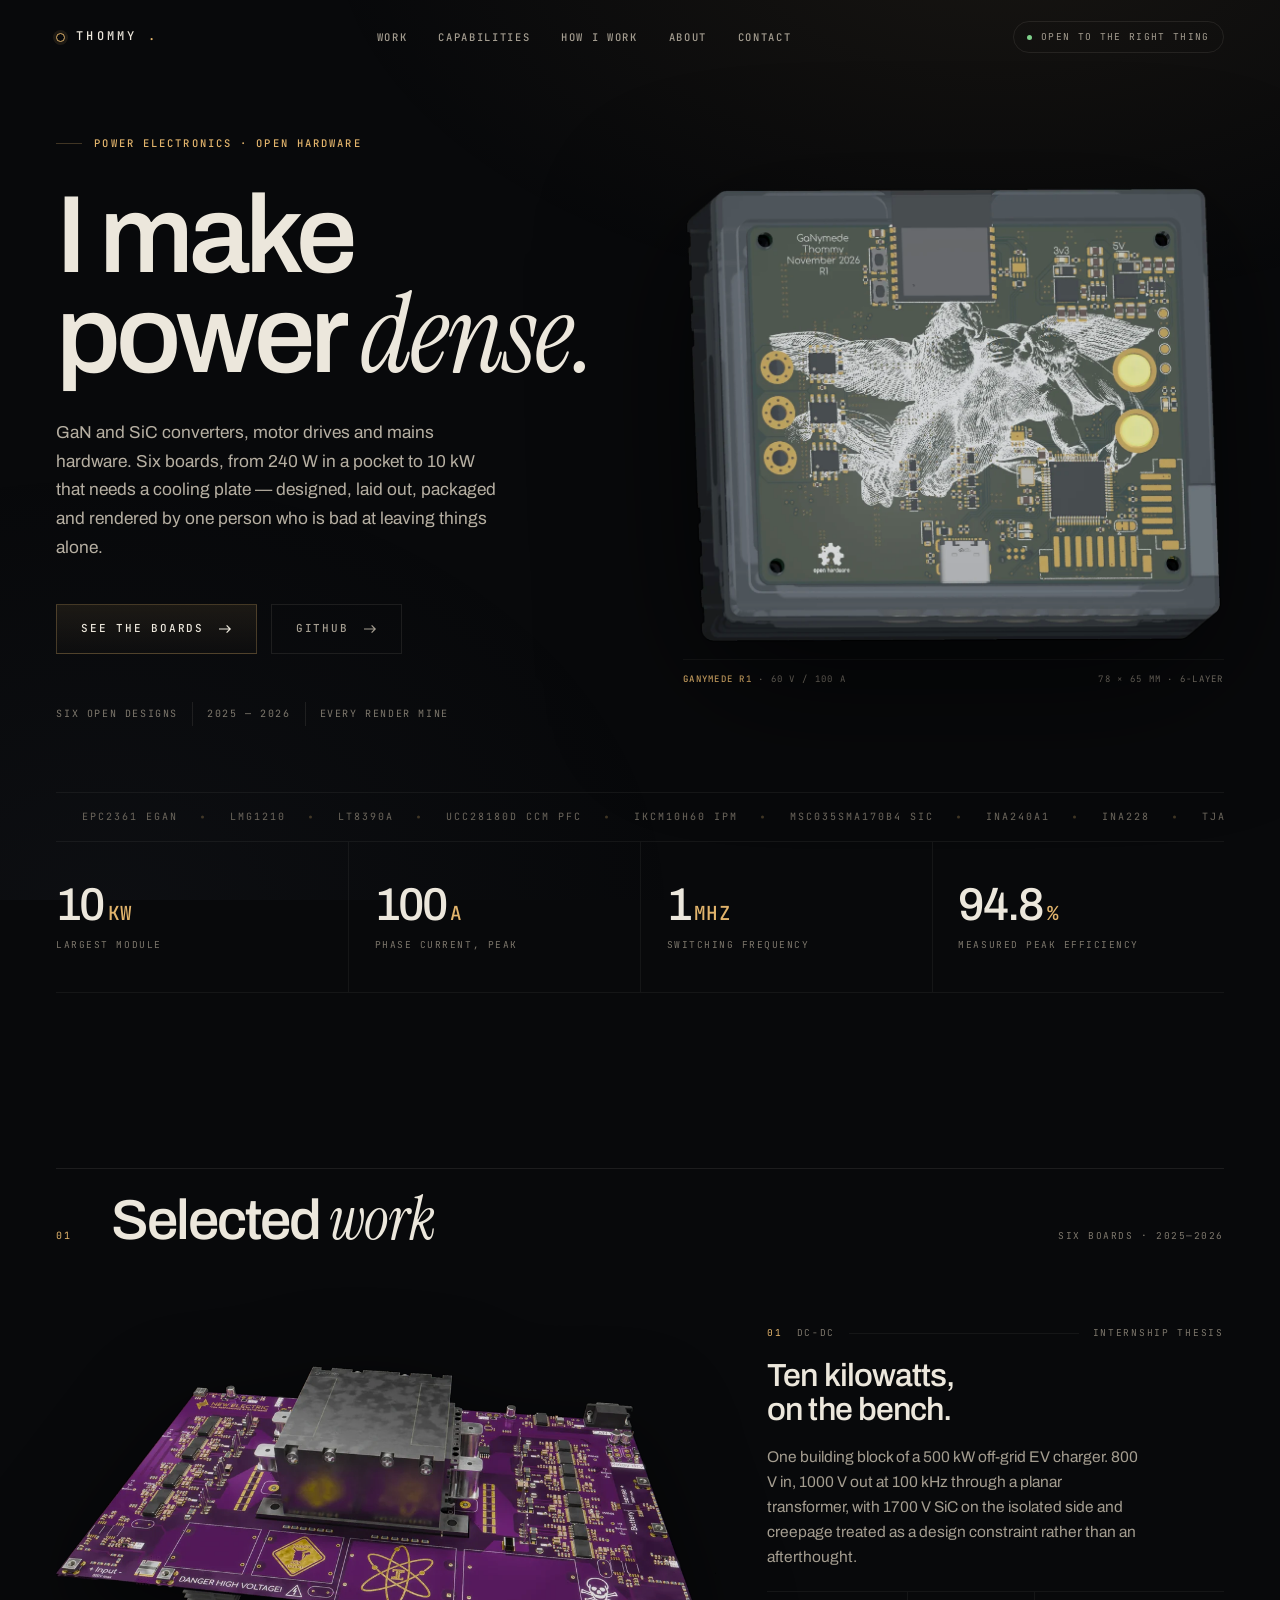
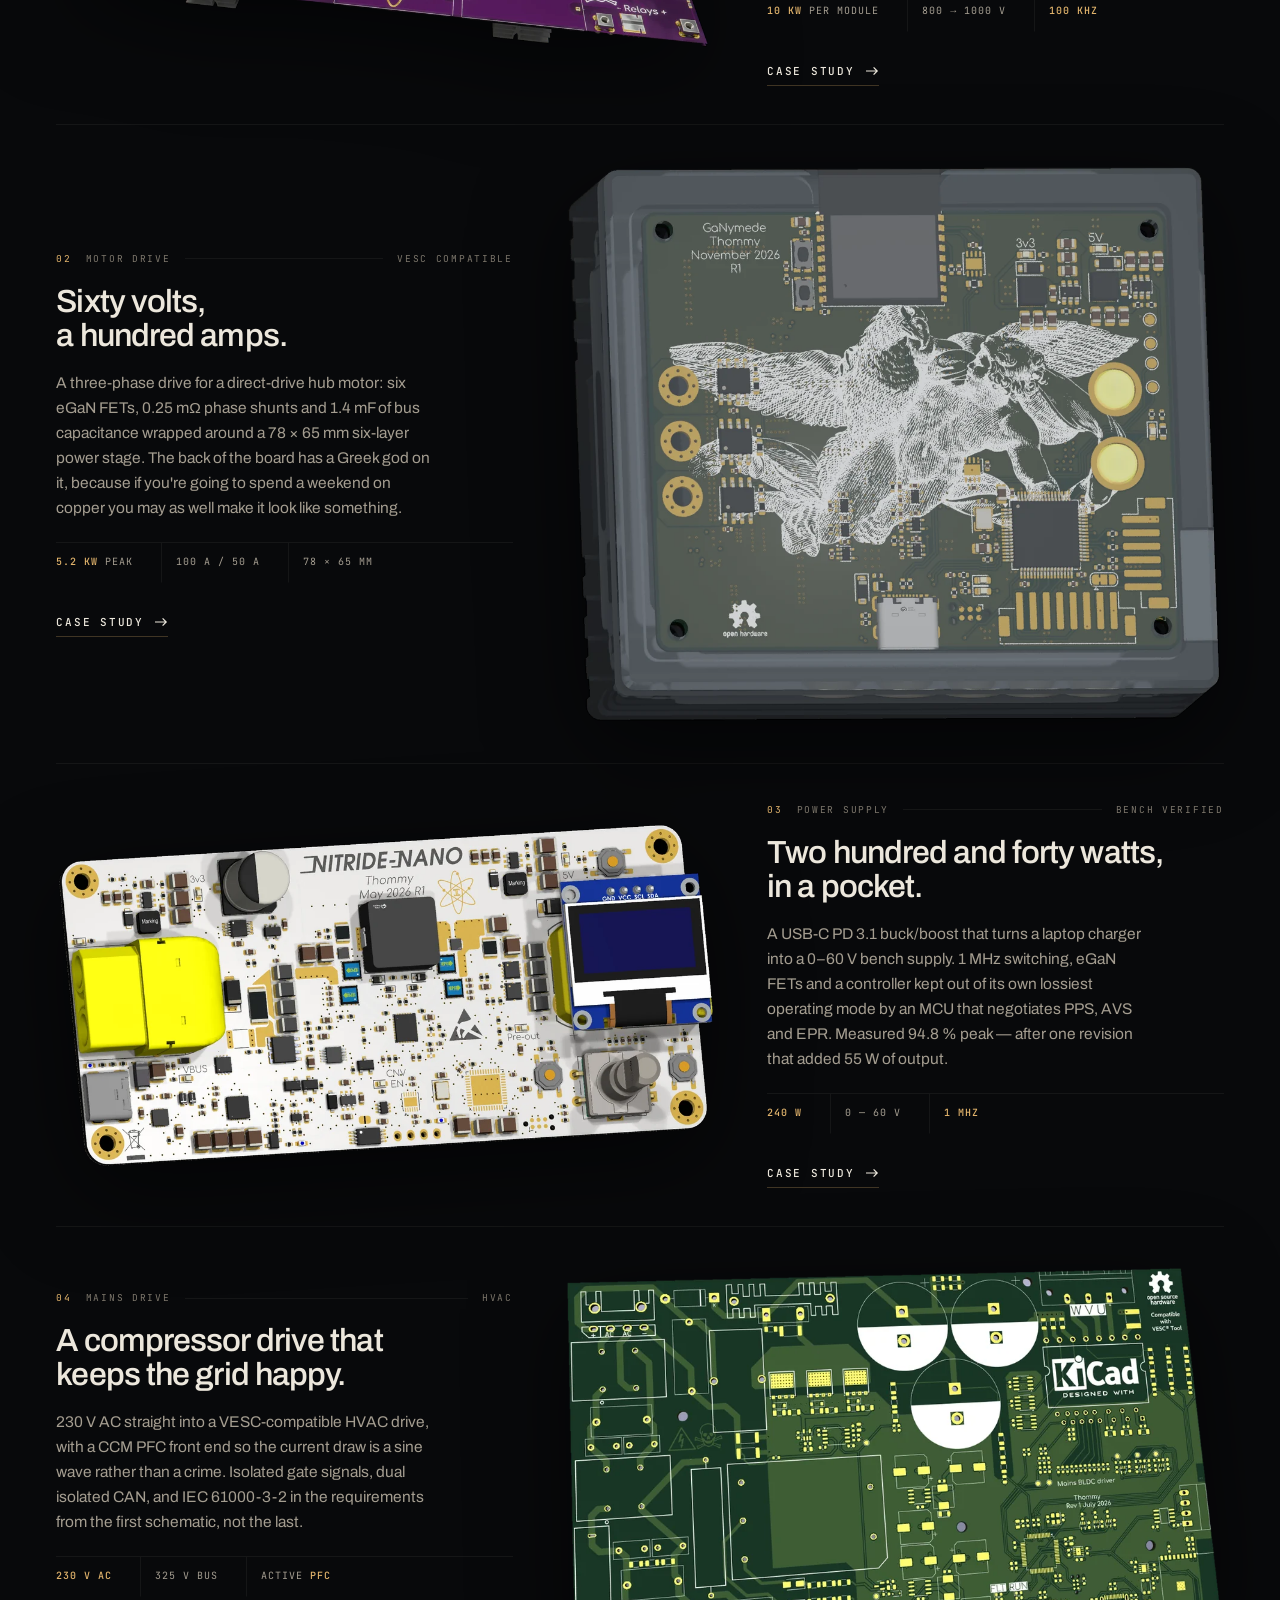
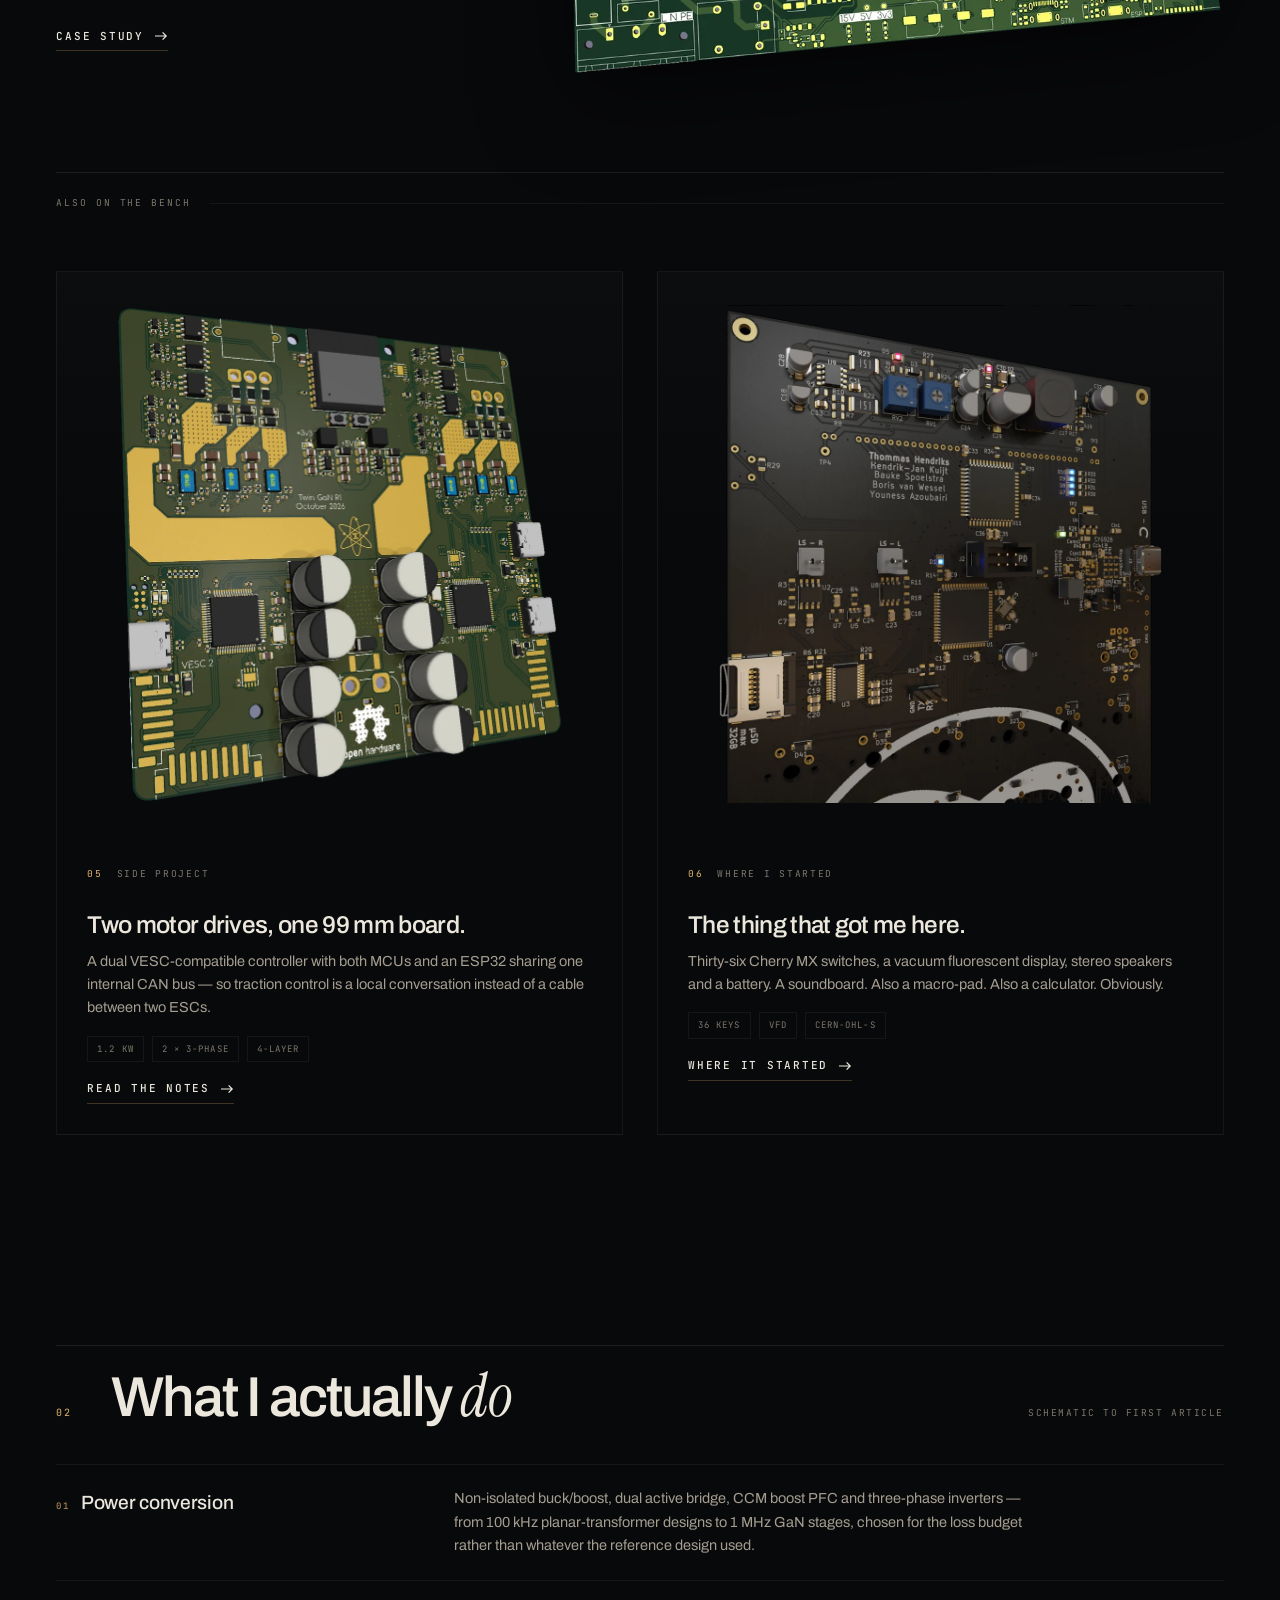
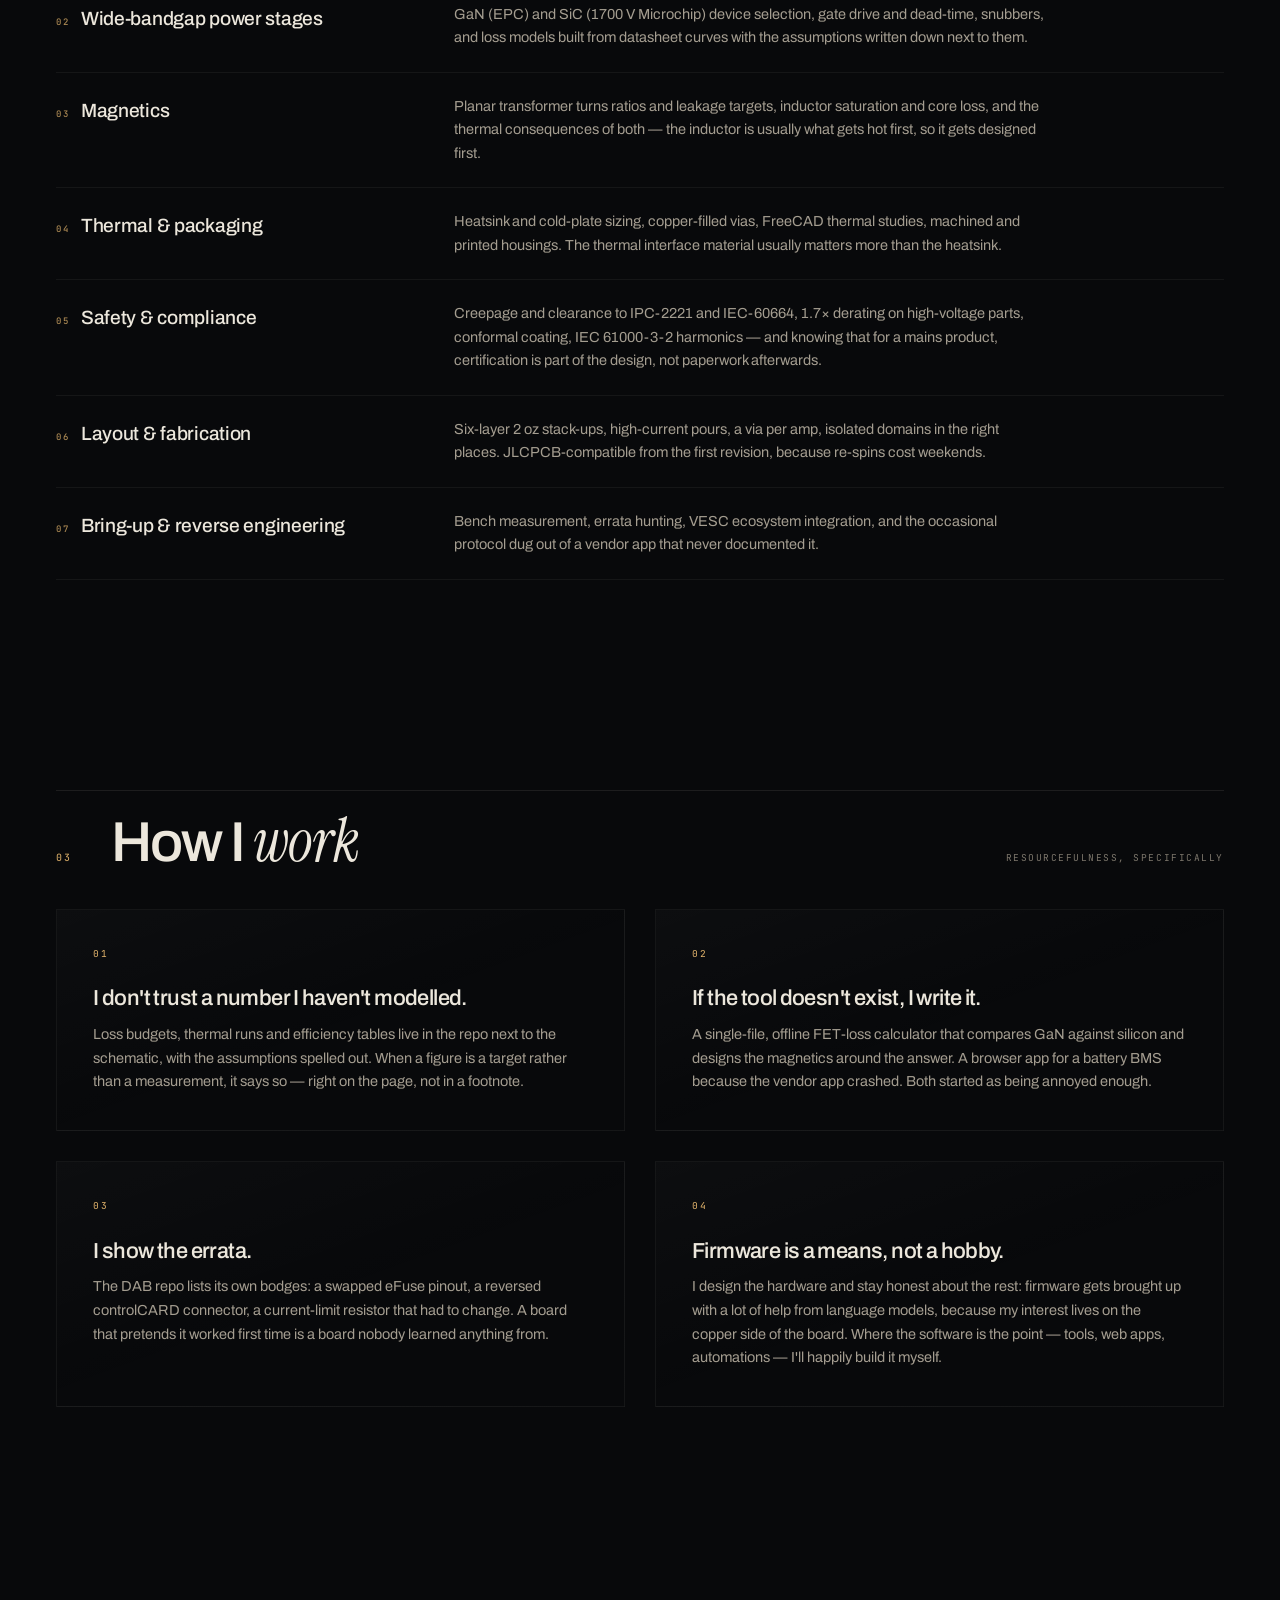
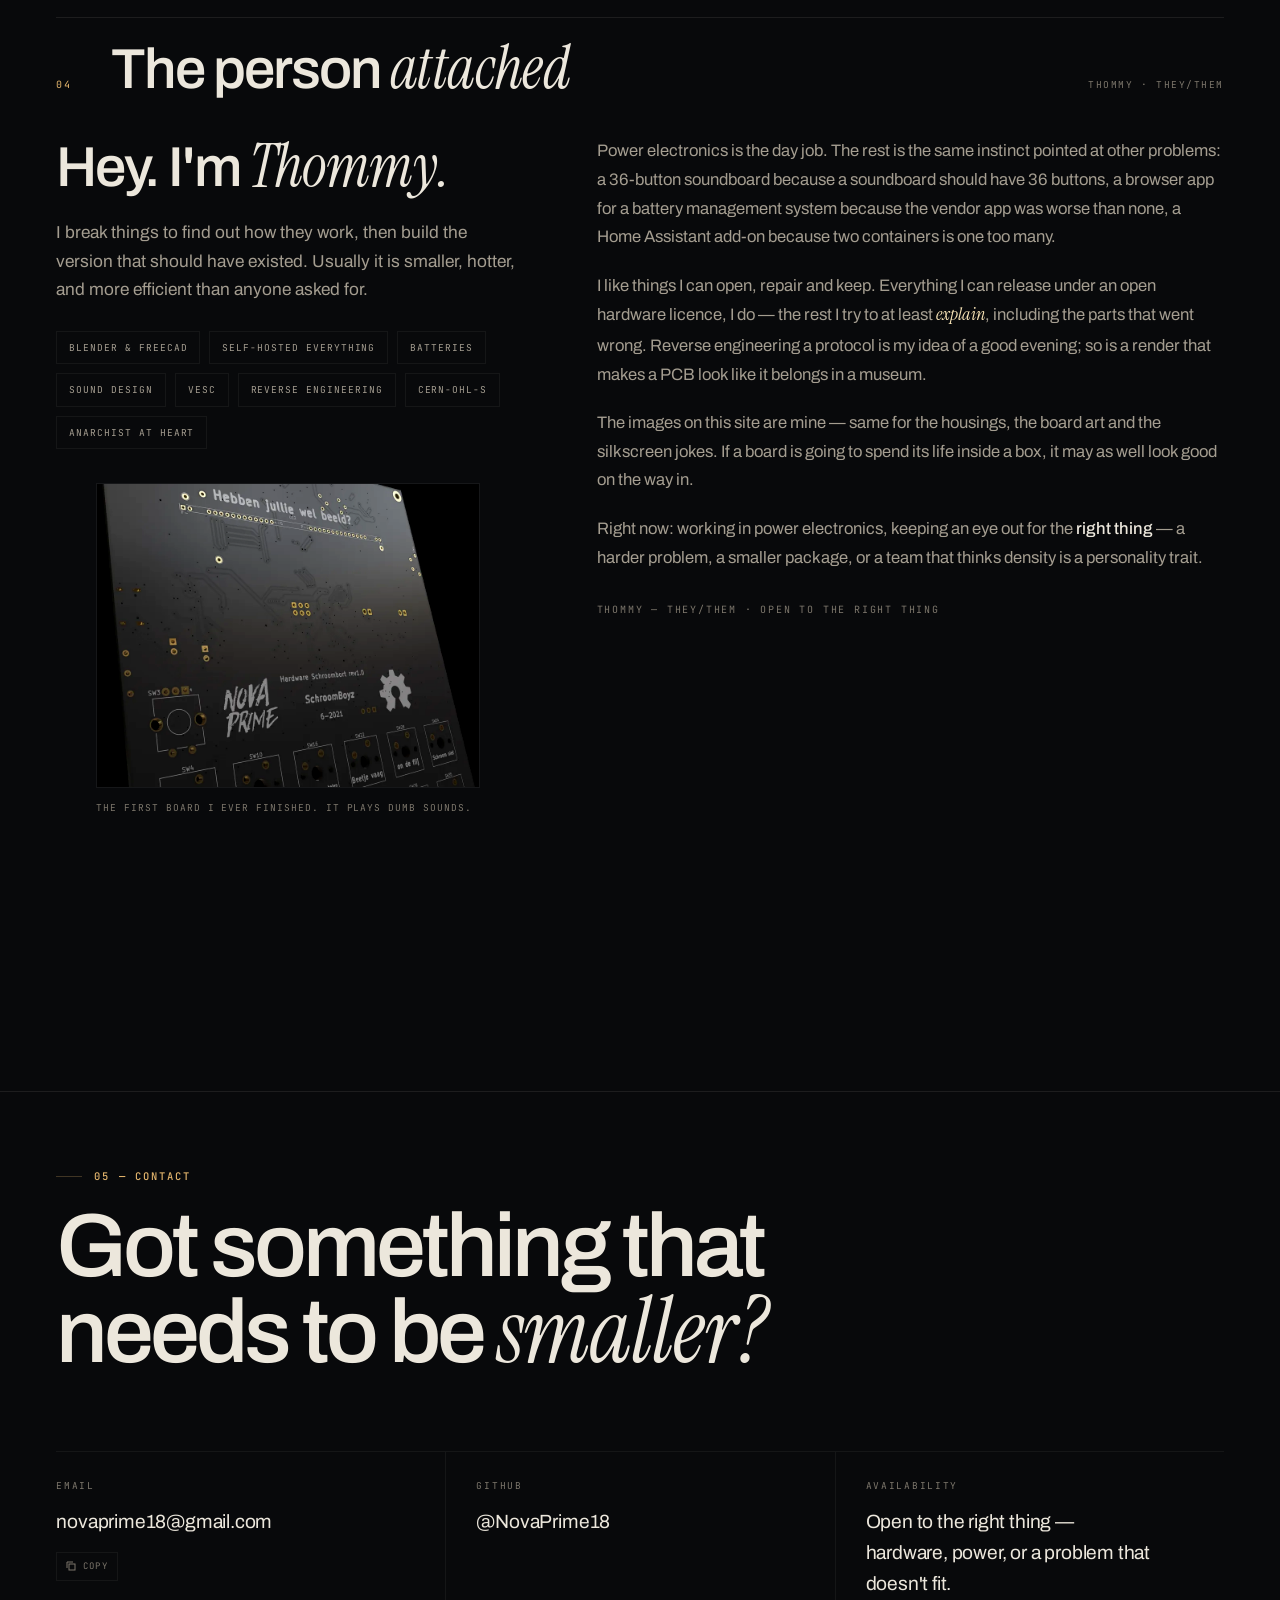
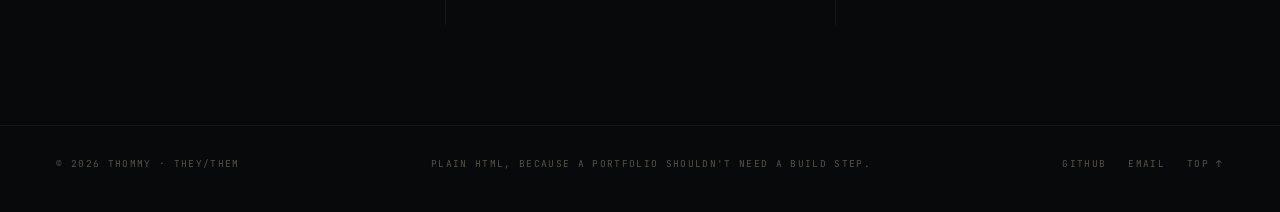
==== index.html @ ad559c2b "Build the portfolio: obsidian & gold, six case studies Static GitHub Pages site with a single design" ====
<!DOCTYPE html>
<html lang="en">
<head>
<meta charset="utf-8">
<meta name="viewport" content="width=device-width, initial-scale=1">
<title>Thommy — Power Electronics &amp; Open Hardware</title>
<meta name="description" content="GaN and SiC converters, motor drives and mains hardware. Six open boards, from 240 W in a pocket to 10 kW behind a cooling plate. Designed, laid out, packaged and rendered by Thommy.">
<meta name="author" content="Thommy">
<meta name="theme-color" content="#08090b">
<meta property="og:type" content="website">
<meta property="og:title" content="Thommy — Power Electronics &amp; Open Hardware">
<meta property="og:description" content="Six boards, 240 W to 10 kW. GaN and SiC power stages, motor drives and mains hardware.">
<meta property="og:image" content="assets/og.png">
<meta name="twitter:card" content="summary_large_image">
<link rel="icon" href="assets/favicon.svg" type="image/svg+xml">
<link rel="preload" href="assets/fonts/Archivo-100_900-normal.woff2" as="font" type="font/woff2" crossorigin>
<link rel="preload" href="assets/fonts/JetBrainsMono-400-normal.woff2" as="font" type="font/woff2" crossorigin>
<script>document.documentElement.classList.add("js");</script>
<link rel="stylesheet" href="assets/css/style.css">
</head>
<body>
<a class="skip" href="#work">Skip to the work</a>

<header class="site-head" data-stuck="false" data-open="false">
  <div class="wrap head-inner">
    <a class="brand" href="index.html" aria-label="Thommy, home">
      <span class="via" aria-hidden="true"></span>
      Thommy<span class="dot">.</span>
    </a>
    <nav class="nav" id="primary-nav" aria-label="Primary">
      <a href="#work">Work</a>
      <a href="#capabilities">Capabilities</a>
      <a href="#process">How I work</a>
      <a href="#about">About</a>
      <a href="#contact">Contact</a>
    </nav>
    <span class="head-status"><span class="pulse" aria-hidden="true"></span>Open to the right thing</span>
    <button class="nav-toggle" aria-label="Menu" aria-expanded="false" aria-controls="primary-nav">
      <span aria-hidden="true"></span>
    </button>
  </div>
</header>

<main id="top">

  <!-- ===================== hero ===================== -->
  <section class="hero">
    <div class="wrap hero-grid">
      <div class="hero-copy">
        <p class="eyebrow"><span class="dash" aria-hidden="true"></span>Power electronics · open hardware</p>
        <h1>
          <span class="line">I make</span>
          <span class="line">power <em class="serif">dense.</em></span>
        </h1>
        <p class="lede">GaN and SiC converters, motor drives and mains hardware. Six boards, from 240&nbsp;W in a pocket to 10&nbsp;kW that needs a cooling plate — designed, laid out, packaged and rendered by one person who is bad at leaving things alone.</p>
        <div class="hero-cta">
          <a class="btn" href="#work">See the boards <svg width="14" height="10" viewBox="0 0 14 10" fill="none" aria-hidden="true"><path d="M1 5h11M8.6 1.4 12.2 5l-3.6 3.6" stroke="currentColor" stroke-width="1.2"/></svg></a>
          <a class="btn btn--ghost" href="https://github.com/NovaPrime18" target="_blank" rel="noopener">GitHub <svg width="14" height="10" viewBox="0 0 14 10" fill="none" aria-hidden="true"><path d="M1 5h11M8.6 1.4 12.2 5l-3.6 3.6" stroke="currentColor" stroke-width="1.2"/></svg></a>
        </div>
        <p class="hero-note"><span>Six open designs</span><span class="bar" aria-hidden="true"></span><span>2025 — 2026</span><span class="bar" aria-hidden="true"></span><span>Every render mine</span></p>
      </div>

      <div class="hero-art-wrap">
        <div class="hero-art">
        <img src="assets/img/ganymede-iso-1100.webp"
             srcset="assets/img/ganymede-iso-1100.webp 1100w, assets/img/ganymede-iso-1800.webp 1800w"
             sizes="(max-width: 1080px) 90vw, 46vw"
             width="1800" height="1533"
             alt="GaNymede: a 60 V, 100 A three-phase GaN motor controller in its translucent housing, with an engraved Ganymede illustration in the copper."
             fetchpriority="high">
        </div>
        <p class="hero-caption" aria-hidden="true">
          <span><b>GaNymede R1</b> · 60 V / 100 A</span>
          <span>78 × 65 mm · 6-layer</span>
        </p>
      </div>
    </div>

    <div class="wrap">
      <div class="parts" aria-hidden="true">
        <div class="parts-track">
          <span>EPC2361 eGaN</span><span>LMG1210</span><span>LT8390A</span><span>UCC28180D CCM PFC</span><span>IKCM10H60 IPM</span><span>MSC035SMA170B4 SiC</span><span>INA240A1</span><span>INA228</span><span>TJA1051</span><span>EPC23102 ePower</span><span>Planar transformer</span><span>6-layer · 2 oz</span>
          <span>EPC2361 eGaN</span><span>LMG1210</span><span>LT8390A</span><span>UCC28180D CCM PFC</span><span>IKCM10H60 IPM</span><span>MSC035SMA170B4 SiC</span><span>INA240A1</span><span>INA228</span><span>TJA1051</span><span>EPC23102 ePower</span><span>Planar transformer</span><span>6-layer · 2 oz</span>
        </div>
      </div>

      <div class="stats">
        <div class="stat" data-reveal><b>10<span class="u">kW</span></b><span>Largest module</span></div>
        <div class="stat" data-reveal><b>100<span class="u">A</span></b><span>Phase current, peak</span></div>
        <div class="stat" data-reveal><b>1<span class="u">MHz</span></b><span>Switching frequency</span></div>
        <div class="stat" data-reveal><b>94.8<span class="u">%</span></b><span>Measured peak efficiency</span></div>
      </div>
    </div>
  </section>

  <!-- ===================== work ===================== -->
  <section class="section" id="work">
    <div class="wrap">
      <div class="sec-head">
        <span class="sec-num">01</span>
        <h2 class="h2">Selected <span class="serif">work</span></h2>
        <span class="sec-note">Six boards · 2025—2026</span>
      </div>

      <!-- 01 DAB -->
      <article class="project">
        <a class="project-media" href="projects/dab-dcdc.html" aria-label="DAB DC-DC converter case study">
          <img src="assets/img/dab-hero-1100.webp"
               srcset="assets/img/dab-hero-1100.webp 1100w, assets/img/dab-hero-1800.webp 1800w"
               sizes="(max-width: 860px) 92vw, 56vw"
               width="1800" height="773"
               alt="The 10 kW dual active bridge board: purple solder mask, 1700 V SiC MOSFETs and a planar transformer under an aluminium block."
               loading="lazy">
        </a>
        <div class="project-body">
          <div class="project-index"><i>01</i><span>DC-DC</span><span class="rule" aria-hidden="true"></span><span>Internship thesis</span></div>
          <h3><a href="projects/dab-dcdc.html">Ten kilowatts,<br>on the bench.</a></h3>
          <p>One building block of a 500 kW off-grid EV charger. 800 V in, 1000 V out at 100 kHz through a planar transformer, with 1700 V SiC on the isolated side and creepage treated as a design constraint rather than an afterthought.</p>
          <ul class="spec-line">
            <li><b>10 kW</b> per module</li>
            <li>800 → 1000 V</li>
            <li><b>100 kHz</b></li>
          </ul>
          <a class="arrow" href="projects/dab-dcdc.html">Case study <svg width="14" height="10" viewBox="0 0 14 10" fill="none" aria-hidden="true"><path d="M1 5h11M8.6 1.4 12.2 5l-3.6 3.6" stroke="currentColor" stroke-width="1.2"/></svg></a>
        </div>
      </article>

      <!-- 02 GaNymede -->
      <article class="project">
        <a class="project-media" href="projects/ganymede.html" aria-label="GaNymede case study">
          <img src="assets/img/ganymede-iso-1100.webp"
               srcset="assets/img/ganymede-iso-1100.webp 1100w, assets/img/ganymede-iso-1800.webp 1800w"
               sizes="(max-width: 860px) 92vw, 56vw"
               width="1800" height="1533"
               alt="GaNymede board in its housing, back side up, showing the silkscreen illustration of Ganymede and the eagle."
               loading="lazy">
        </a>
        <div class="project-body">
          <div class="project-index"><i>02</i><span>Motor drive</span><span class="rule" aria-hidden="true"></span><span>VESC compatible</span></div>
          <h3><a href="projects/ganymede.html">Sixty volts,<br>a hundred amps.</a></h3>
          <p>A three-phase drive for a direct-drive hub motor: six eGaN FETs, 0.25&nbsp;mΩ phase shunts and 1.4&nbsp;mF of bus capacitance wrapped around a 78 × 65&nbsp;mm six-layer power stage. The back of the board has a Greek god on it, because if you're going to spend a weekend on copper you may as well make it look like something.</p>
          <ul class="spec-line">
            <li><b>5.2 kW</b> peak</li>
            <li>100 A / 50 A</li>
            <li>78 × 65 mm</li>
          </ul>
          <a class="arrow" href="projects/ganymede.html">Case study <svg width="14" height="10" viewBox="0 0 14 10" fill="none" aria-hidden="true"><path d="M1 5h11M8.6 1.4 12.2 5l-3.6 3.6" stroke="currentColor" stroke-width="1.2"/></svg></a>
        </div>
      </article>

      <!-- 03 nitride-nano -->
      <article class="project">
        <a class="project-media" href="projects/nitride-nano.html" aria-label="nitride-nano case study">
          <img src="assets/img/nano-front-1100.webp"
               srcset="assets/img/nano-front-1100.webp 1100w, assets/img/nano-front-1800.webp 1800w"
               sizes="(max-width: 860px) 92vw, 56vw"
               width="1800" height="947"
               alt="nitride-nano: a small white PCB with a USB-C connector, an OLED display, a rotary encoder and an XT90 connector."
               loading="lazy">
        </a>
        <div class="project-body">
          <div class="project-index"><i>03</i><span>Power supply</span><span class="rule" aria-hidden="true"></span><span>Bench verified</span></div>
          <h3><a href="projects/nitride-nano.html">Two hundred and forty watts,<br>in a pocket.</a></h3>
          <p>A USB-C PD 3.1 buck/boost that turns a laptop charger into a 0–60&nbsp;V bench supply. 1&nbsp;MHz switching, eGaN FETs and a controller kept out of its own lossiest operating mode by an MCU that negotiates PPS, AVS and EPR. Measured 94.8&nbsp;% peak — after one revision that added 55&nbsp;W of output.</p>
          <ul class="spec-line">
            <li><b>240 W</b></li>
            <li>0 — 60 V</li>
            <li><b>1 MHz</b></li>
          </ul>
          <a class="arrow" href="projects/nitride-nano.html">Case study <svg width="14" height="10" viewBox="0 0 14 10" fill="none" aria-hidden="true"><path d="M1 5h11M8.6 1.4 12.2 5l-3.6 3.6" stroke="currentColor" stroke-width="1.2"/></svg></a>
        </div>
      </article>

      <!-- 04 Compressor -->
      <article class="project">
        <a class="project-media" href="projects/compressor-controller.html" aria-label="CompressorController case study">
          <img src="assets/img/compressor-front-950.webp"
               srcset="assets/img/compressor-front-950.webp 950w, assets/img/compressor-front-1500.webp 1500w"
               sizes="(max-width: 860px) 92vw, 56vw"
               width="1500" height="935"
               alt="The mains-powered compressor controller: green PCB with an intelligent power module, PFC inductor and large bus capacitors."
               loading="lazy">
        </a>
        <div class="project-body">
          <div class="project-index"><i>04</i><span>Mains drive</span><span class="rule" aria-hidden="true"></span><span>HVAC</span></div>
          <h3><a href="projects/compressor-controller.html">A compressor drive that<br>keeps the grid happy.</a></h3>
          <p>230&nbsp;V AC straight into a VESC-compatible HVAC drive, with a CCM PFC front end so the current draw is a sine wave rather than a crime. Isolated gate signals, dual isolated CAN, and IEC 61000-3-2 in the requirements from the first schematic, not the last.</p>
          <ul class="spec-line">
            <li><b>230 V AC</b></li>
            <li>325 V bus</li>
            <li>Active <b>PFC</b></li>
          </ul>
          <a class="arrow" href="projects/compressor-controller.html">Case study <svg width="14" height="10" viewBox="0 0 14 10" fill="none" aria-hidden="true"><path d="M1 5h11M8.6 1.4 12.2 5l-3.6 3.6" stroke="currentColor" stroke-width="1.2"/></svg></a>
        </div>
      </article>

      <!-- also on the bench -->
      <div class="also-head"><span>Also on the bench</span></div>
      <div class="also">
        <article class="card" data-reveal>
          <div class="card-media">
            <img src="assets/img/twin-gan-900.webp"
                 srcset="assets/img/twin-gan-900.webp 900w, assets/img/twin-gan-1400.webp 1400w"
                 sizes="(max-width: 860px) 88vw, 44vw"
                 width="1400" height="1553"
                 alt="Twin-GaN: a 99 mm square green PCB holding two complete three-phase GaN inverters and their control circuitry."
                 loading="lazy">
          </div>
          <div class="card-body">
            <div class="project-index"><i>05</i><span>Side project</span></div>
            <h3 class="h3">Two motor drives, one 99&nbsp;mm board.</h3>
            <p>A dual VESC-compatible controller with both MCUs and an ESP32 sharing one internal CAN bus — so traction control is a local conversation instead of a cable between two ESCs.</p>
            <div class="card-tags"><span class="tag">1.2 kW</span><span class="tag">2 × 3-phase</span><span class="tag">4-layer</span></div>
            <a class="arrow" href="projects/twin-gan.html">Read the notes <svg width="14" height="10" viewBox="0 0 14 10" fill="none" aria-hidden="true"><path d="M1 5h11M8.6 1.4 12.2 5l-3.6 3.6" stroke="currentColor" stroke-width="1.2"/></svg></a>
          </div>
        </article>

        <article class="card" data-reveal>
          <div class="card-media">
            <img src="assets/img/schroombort-950.webp"
                 srcset="assets/img/schroombort-950.webp 950w, assets/img/schroombort-1500.webp 1500w"
                 sizes="(max-width: 860px) 88vw, 44vw"
                 width="1500" height="1670"
                 alt="Schroombort: a black, battery-powered board with 36 mechanical keyboard switches and a vacuum fluorescent display."
                 loading="lazy">
          </div>
          <div class="card-body">
            <div class="project-index"><i>06</i><span>Where I started</span></div>
            <h3 class="h3">The thing that got me here.</h3>
            <p>Thirty-six Cherry MX switches, a vacuum fluorescent display, stereo speakers and a battery. A soundboard. Also a macro-pad. Also a calculator. Obviously.</p>
            <div class="card-tags"><span class="tag">36 keys</span><span class="tag">VFD</span><span class="tag">CERN-OHL-S</span></div>
            <a class="arrow" href="projects/schroombort.html">Where it started <svg width="14" height="10" viewBox="0 0 14 10" fill="none" aria-hidden="true"><path d="M1 5h11M8.6 1.4 12.2 5l-3.6 3.6" stroke="currentColor" stroke-width="1.2"/></svg></a>
          </div>
        </article>
      </div>
    </div>
  </section>

  <!-- ===================== capabilities ===================== -->
  <section class="section" id="capabilities">
    <div class="wrap">
      <div class="sec-head">
        <span class="sec-num">02</span>
        <h2 class="h2">What I actually <span class="serif">do</span></h2>
        <span class="sec-note">Schematic to first article</span>
      </div>

      <ul class="caps">
        <li data-reveal>
          <span class="k"><em>01</em>Power conversion</span>
          <span class="v">Non-isolated buck/boost, dual active bridge, CCM boost PFC and three-phase inverters — from 100&nbsp;kHz planar-transformer designs to 1&nbsp;MHz GaN stages, chosen for the loss budget rather than whatever the reference design used.</span>
        </li>
        <li data-reveal>
          <span class="k"><em>02</em>Wide-bandgap power stages</span>
          <span class="v">GaN (EPC) and SiC (1700&nbsp;V Microchip) device selection, gate drive and dead-time, snubbers, and loss models built from datasheet curves with the assumptions written down next to them.</span>
        </li>
        <li data-reveal>
          <span class="k"><em>03</em>Magnetics</span>
          <span class="v">Planar transformer turns ratios and leakage targets, inductor saturation and core loss, and the thermal consequences of both — the inductor is usually what gets hot first, so it gets designed first.</span>
        </li>
        <li data-reveal>
          <span class="k"><em>04</em>Thermal &amp; packaging</span>
          <span class="v">Heatsink and cold-plate sizing, copper-filled vias, FreeCAD thermal studies, machined and printed housings. The thermal interface material usually matters more than the heatsink.</span>
        </li>
        <li data-reveal>
          <span class="k"><em>05</em>Safety &amp; compliance</span>
          <span class="v">Creepage and clearance to IPC-2221 and IEC-60664, 1.7× derating on high-voltage parts, conformal coating, IEC 61000-3-2 harmonics — and knowing that for a mains product, certification is part of the design, not paperwork afterwards.</span>
        </li>
        <li data-reveal>
          <span class="k"><em>06</em>Layout &amp; fabrication</span>
          <span class="v">Six-layer 2&nbsp;oz stack-ups, high-current pours, a via per amp, isolated domains in the right places. JLCPCB-compatible from the first revision, because re-spins cost weekends.</span>
        </li>
        <li data-reveal>
          <span class="k"><em>07</em>Bring-up &amp; reverse engineering</span>
          <span class="v">Bench measurement, errata hunting, VESC ecosystem integration, and the occasional protocol dug out of a vendor app that never documented it.</span>
        </li>
      </ul>
    </div>
  </section>

  <!-- ===================== process ===================== -->
  <section class="section" id="process">
    <div class="wrap">
      <div class="sec-head">
        <span class="sec-num">03</span>
        <h2 class="h2">How I <span class="serif">work</span></h2>
        <span class="sec-note">Resourcefulness, specifically</span>
      </div>

      <div class="grid-2">
        <article class="note" data-reveal>
          <span class="num">01</span>
          <h3 class="h3">I don't trust a number I haven't modelled.</h3>
          <p>Loss budgets, thermal runs and efficiency tables live in the repo next to the schematic, with the assumptions spelled out. When a figure is a target rather than a measurement, it says so — right on the page, not in a footnote.</p>
          <span class="corner" aria-hidden="true"></span>
        </article>
        <article class="note" data-reveal>
          <span class="num">02</span>
          <h3 class="h3">If the tool doesn't exist, I write it.</h3>
          <p>A single-file, offline FET-loss calculator that compares GaN against silicon and designs the magnetics around the answer. A browser app for a battery BMS because the vendor app crashed. Both started as being annoyed enough.</p>
          <span class="corner" aria-hidden="true"></span>
        </article>
        <article class="note" data-reveal>
          <span class="num">03</span>
          <h3 class="h3">I show the errata.</h3>
          <p>The DAB repo lists its own bodges: a swapped eFuse pinout, a reversed controlCARD connector, a current-limit resistor that had to change. A board that pretends it worked first time is a board nobody learned anything from.</p>
          <span class="corner" aria-hidden="true"></span>
        </article>
        <article class="note" data-reveal>
          <span class="num">04</span>
          <h3 class="h3">Firmware is a means, not a hobby.</h3>
          <p>I design the hardware and stay honest about the rest: firmware gets brought up with a lot of help from language models, because my interest lives on the copper side of the board. Where the software is the point — tools, web apps, automations — I'll happily build it myself.</p>
          <span class="corner" aria-hidden="true"></span>
        </article>
      </div>
    </div>
  </section>

  <!-- ===================== about ===================== -->
  <section class="section" id="about">
    <div class="wrap">
      <div class="sec-head">
        <span class="sec-num">04</span>
        <h2 class="h2">The person <span class="serif">attached</span></h2>
        <span class="sec-note">Thommy · they/them</span>
      </div>

      <div class="about-grid">
        <div class="about-side">
          <h3 class="h2">Hey. I'm <span class="serif">Thommy.</span></h3>
          <p class="lede">I break things to find out how they work, then build the version that should have existed. Usually it is smaller, hotter, and more efficient than anyone asked for.</p>
          <div class="chips">
            <span class="chip">Blender &amp; FreeCAD</span>
            <span class="chip">Self-hosted everything</span>
            <span class="chip">Batteries</span>
            <span class="chip">Sound design</span>
            <span class="chip">VESC</span>
            <span class="chip">Reverse engineering</span>
            <span class="chip">CERN-OHL-S</span>
            <span class="chip">Anarchist at heart</span>
          </div>
          <figure class="about-media">
            <img src="assets/img/schroombort-photo-950.webp"
                 srcset="assets/img/schroombort-photo-950.webp 950w, assets/img/schroombort-photo-1500.webp 1500w"
                 sizes="(max-width: 1080px) 88vw, 34vw"
                 width="1500" height="1191"
                 alt="Schroombort in real life: black enclosure with a vacuum fluorescent display lit up and rows of mechanical switches."
                 loading="lazy">
            <figcaption>The first board I ever finished. It plays dumb sounds.</figcaption>
          </figure>
        </div>

        <div class="about-body">
          <p>Power electronics is the day job. The rest is the same instinct pointed at other problems: a 36-button soundboard because a soundboard should have 36 buttons, a browser app for a battery management system because the vendor app was worse than none, a Home Assistant add-on because two containers is one too many.</p>
          <p>I like things I can open, repair and keep. Everything I can release under an open hardware licence, I do — the rest I try to at least <em>explain</em>, including the parts that went wrong. Reverse engineering a protocol is my idea of a good evening; so is a render that makes a PCB look like it belongs in a museum.</p>
          <p>The images on this site are mine — same for the housings, the board art and the silkscreen jokes. If a board is going to spend its life inside a box, it may as well look good on the way in.</p>
          <p>Right now: working in power electronics, keeping an eye out for the <strong>right thing</strong> — a harder problem, a smaller package, or a team that thinks density is a personality trait.</p>
          <p class="sig">Thommy — they/them · open to the right thing</p>
        </div>
      </div>
    </div>
  </section>

  <!-- ===================== contact ===================== -->
  <section class="contact" id="contact">
    <div class="wrap contact-inner">
      <p class="eyebrow"><span class="dash" aria-hidden="true"></span>05 — Contact</p>
      <h2>Got something that<br>needs to be <span class="serif">smaller?</span></h2>

      <div class="contact-rows">
        <div class="contact-row">
          <span class="k">Email</span>
          <a href="mailto:novaprime18@gmail.com">novaprime18@gmail.com</a>
          <button class="copy" data-copy="novaprime18@gmail.com" type="button" aria-label="Copy email address">
            <svg width="10" height="10" viewBox="0 0 10 10" fill="none" aria-hidden="true"><rect x="3" y="3" width="6" height="6" stroke="currentColor"/><path d="M1 7V1h6" stroke="currentColor"/></svg>
            <span>Copy</span>
          </button>
        </div>
        <div class="contact-row">
          <span class="k">GitHub</span>
          <a href="https://github.com/NovaPrime18" target="_blank" rel="noopener">@NovaPrime18</a>
        </div>
        <div class="contact-row">
          <span class="k">Availability</span>
          <span class="v">Open to the right thing —<br>hardware, power, or a problem that doesn't fit.</span>
        </div>
      </div>
    </div>
  </section>
</main>

<footer class="site-foot">
  <div class="wrap foot-inner">
    <span>© <span data-year>2026</span> Thommy · they/them</span>
    <span>Plain HTML, because a portfolio shouldn't need a build step.</span>
    <nav class="foot-links" aria-label="Footer">
      <a href="https://github.com/NovaPrime18" target="_blank" rel="noopener">GitHub</a>
      <a href="mailto:novaprime18@gmail.com">Email</a>
      <a href="#top">Top ↑</a>
    </nav>
  </div>
</footer>

<script src="assets/js/main.js" defer></script>
</body>
</html>
---- assets/css/style.css ----
/* ==========================================================================
   Thommy — power electronics portfolio
   Obsidian & gold. Plain CSS, no build step.
   ========================================================================== */

@font-face {
  font-family: "Archivo";
  src: url("../fonts/Archivo-100_900-normal.woff2") format("woff2");
  font-weight: 100 900;
  font-style: normal;
  font-display: swap;
}
@font-face {
  font-family: "Instrument Serif";
  src: url("../fonts/InstrumentSerif-400-italic.woff2") format("woff2");
  font-weight: 400;
  font-style: italic;
  font-display: swap;
}
@font-face {
  font-family: "JetBrains Mono";
  src: url("../fonts/JetBrainsMono-400-normal.woff2") format("woff2");
  font-weight: 400;
  font-style: normal;
  font-display: swap;
}
@font-face {
  font-family: "JetBrains Mono";
  src: url("../fonts/JetBrainsMono-500-normal.woff2") format("woff2");
  font-weight: 500;
  font-style: normal;
  font-display: swap;
}

/* ---- tokens ------------------------------------------------------------- */
:root {
  --ink: #08090b;
  --ink-2: #0b0d11;
  --panel: #0e1116;
  --panel-2: #12161c;
  --text: #ece7dc;
  --muted: #a49d90;
  --dim: #7d776c;
  --gold: #e2b46c;
  --gold-hi: #f7e3b6;
  --gold-lo: #a8793a;
  --line: rgba(236, 231, 220, 0.09);
  --line-2: rgba(236, 231, 220, 0.06);
  --line-gold: rgba(226, 180, 108, 0.26);

  --sans: "Archivo", "Helvetica Neue", Helvetica, Arial, sans-serif;
  --serif: "Instrument Serif", "Iowan Old Style", Georgia, serif;
  --mono: "JetBrains Mono", ui-monospace, "SF Mono", Menlo, Consolas, monospace;

  --wrap: 1280px;
  --pad: clamp(20px, 4.4vw, 60px);
  --section: clamp(64px, 8.2vw, 108px);
  --ease: cubic-bezier(0.22, 0.61, 0.24, 1);
}

/* ---- reset -------------------------------------------------------------- */
*,
*::before,
*::after { box-sizing: border-box; }

html {
  -webkit-text-size-adjust: 100%;
  scroll-behavior: smooth;
  scroll-padding-top: 96px;
}

body {
  margin: 0;
  background: var(--ink);
  color: var(--text);
  font-family: var(--sans);
  font-size: 17px;
  line-height: 1.62;
  font-weight: 400;
  -webkit-font-smoothing: antialiased;
  text-rendering: optimizeLegibility;
  overflow-x: hidden;
}

/* faint warm vignette so the black never reads as flat #000 */
body::before {
  content: "";
  position: fixed;
  inset: 0;
  pointer-events: none;
  z-index: 0;
  background:
    radial-gradient(1100px 620px at 78% -8%, rgba(226, 180, 108, 0.07), transparent 62%),
    radial-gradient(900px 700px at 8% 102%, rgba(120, 132, 160, 0.05), transparent 65%);
}

img { display: block; max-width: 100%; height: auto; }
a { color: inherit; text-decoration: none; }
button { font: inherit; color: inherit; background: none; border: 0; cursor: pointer; }

::selection { background: rgba(226, 180, 108, 0.28); color: #fff; }

:focus-visible {
  outline: 1px solid var(--gold);
  outline-offset: 4px;
}

/* ---- layout ------------------------------------------------------------- */
.wrap {
  width: 100%;
  max-width: calc(var(--wrap) + var(--pad) * 2);
  margin-inline: auto;
  padding-inline: var(--pad);
  position: relative;
  z-index: 1;
}

.skip {
  position: absolute;
  left: -9999px;
  top: 0;
  padding: 12px 18px;
  background: var(--gold);
  color: #130d03;
  z-index: 100;
  font: 500 12px/1 var(--mono);
  letter-spacing: 0.1em;
  text-transform: uppercase;
}
.skip:focus { left: 12px; top: 12px; }

/* ---- type --------------------------------------------------------------- */
.eyebrow {
  display: flex;
  align-items: center;
  gap: 12px;
  margin: 0;
  font-family: var(--mono);
  font-size: 10.5px;
  font-weight: 500;
  letter-spacing: 0.2em;
  text-transform: uppercase;
  color: var(--gold);
}
.eyebrow .dash {
  width: 26px;
  height: 1px;
  background: var(--line-gold);
  flex: none;
}

h1,
.h1 {
  margin: 0;
  font-size: clamp(3.1rem, 8.6vw, 8.2rem);
  line-height: 0.9;
  font-weight: 560;
  letter-spacing: -0.045em;
}

h2,
.h2 {
  margin: 0;
  font-size: clamp(2.1rem, 4.4vw, 3.9rem);
  line-height: 1.02;
  font-weight: 540;
  letter-spacing: -0.035em;
}

h3,
.h3 {
  margin: 0;
  font-size: clamp(1.55rem, 2.5vw, 2.3rem);
  line-height: 1.08;
  font-weight: 540;
  letter-spacing: -0.028em;
}

.serif {
  font-family: var(--serif);
  font-style: italic;
  font-weight: 400;
  letter-spacing: -0.01em;
}
.h1 .serif,
.h2 .serif,
.case-hero h1 .serif { font-size: 1.05em; }

.lede {
  margin: 0;
  color: var(--muted);
  font-size: clamp(1rem, 1.35vw, 1.15rem);
  line-height: 1.66;
  max-width: 56ch;
}

.mono {
  font-family: var(--mono);
  font-size: 11px;
  letter-spacing: 0.14em;
  text-transform: uppercase;
  color: var(--dim);
}

/* ---- links & buttons ---------------------------------------------------- */
.arrow {
  display: inline-flex;
  align-items: center;
  gap: 10px;
  font-family: var(--mono);
  font-size: 11px;
  font-weight: 500;
  letter-spacing: 0.16em;
  text-transform: uppercase;
  color: var(--text);
  padding-bottom: 5px;
  border-bottom: 1px solid var(--line-gold);
  transition: color 0.35s var(--ease), border-color 0.35s var(--ease);
}
.arrow svg { transition: transform 0.35s var(--ease); }
.arrow:hover { color: var(--gold-hi); border-color: var(--gold); }
.arrow:hover svg { transform: translateX(4px); }

.btn {
  display: inline-flex;
  align-items: center;
  gap: 14px;
  padding: 15px 24px;
  font-family: var(--mono);
  font-size: 11px;
  font-weight: 500;
  letter-spacing: 0.16em;
  text-transform: uppercase;
  border: 1px solid var(--line-gold);
  color: var(--text);
  background: linear-gradient(180deg, rgba(226, 180, 108, 0.09), rgba(226, 180, 108, 0.02));
  transition: border-color 0.35s var(--ease), background 0.35s var(--ease), color 0.35s var(--ease);
}
.btn:hover {
  border-color: var(--gold);
  background: linear-gradient(180deg, rgba(226, 180, 108, 0.18), rgba(226, 180, 108, 0.05));
  color: var(--gold-hi);
}
.btn--ghost {
  border-color: var(--line);
  background: transparent;
  color: var(--muted);
}
.btn--ghost:hover { border-color: var(--line-gold); color: var(--text); background: rgba(226, 180, 108, 0.04); }

/* ---- header ------------------------------------------------------------- */
.site-head {
  position: fixed;
  inset: 0 0 auto 0;
  z-index: 50;
  transition: background 0.4s var(--ease), border-color 0.4s var(--ease), backdrop-filter 0.4s;
  border-bottom: 1px solid transparent;
}
.site-head[data-stuck="true"] {
  background: rgba(8, 9, 11, 0.78);
  backdrop-filter: blur(14px) saturate(120%);
  -webkit-backdrop-filter: blur(14px) saturate(120%);
  border-bottom-color: var(--line-2);
}
.head-inner {
  display: flex;
  align-items: center;
  justify-content: space-between;
  gap: 24px;
  height: 74px;
}
.brand {
  display: inline-flex;
  align-items: center;
  gap: 11px;
  font-family: var(--mono);
  font-size: 12px;
  font-weight: 500;
  letter-spacing: 0.26em;
  text-transform: uppercase;
  color: var(--text);
}
.brand .via {
  width: 9px;
  height: 9px;
  border-radius: 50%;
  border: 1.5px solid var(--gold);
  box-shadow: 0 0 0 3px rgba(226, 180, 108, 0.1);
  flex: none;
}
.brand span.dot { color: var(--gold); letter-spacing: 0; }

.nav {
  display: flex;
  align-items: center;
  gap: clamp(18px, 2.4vw, 34px);
}
.nav a {
  font-family: var(--mono);
  font-size: 10.5px;
  font-weight: 500;
  letter-spacing: 0.16em;
  text-transform: uppercase;
  color: var(--muted);
  transition: color 0.3s var(--ease);
  position: relative;
}
.nav a::after {
  content: "";
  position: absolute;
  left: 0;
  right: 100%;
  bottom: -6px;
  height: 1px;
  background: var(--gold);
  transition: right 0.35s var(--ease);
}
.nav a:hover { color: var(--text); }
.nav a:hover::after { right: 0; }

.head-status {
  display: inline-flex;
  align-items: center;
  gap: 9px;
  padding: 7px 13px;
  border: 1px solid var(--line);
  border-radius: 999px;
  font-family: var(--mono);
  font-size: 9.5px;
  letter-spacing: 0.14em;
  text-transform: uppercase;
  color: var(--muted);
  white-space: nowrap;
}
.head-status .pulse {
  width: 5px;
  height: 5px;
  border-radius: 50%;
  background: #7fd18b;
  box-shadow: 0 0 0 0 rgba(127, 209, 139, 0.6);
  animation: pulse 3.2s infinite;
  flex: none;
}
@keyframes pulse {
  0% { box-shadow: 0 0 0 0 rgba(127, 209, 139, 0.5); }
  70% { box-shadow: 0 0 0 7px rgba(127, 209, 139, 0); }
  100% { box-shadow: 0 0 0 0 rgba(127, 209, 139, 0); }
}

.nav-toggle {
  display: none;
  width: 40px;
  height: 40px;
  align-items: center;
  justify-content: center;
  border: 1px solid var(--line);
}
.nav-toggle span {
  display: block;
  width: 16px;
  height: 1px;
  background: var(--text);
  position: relative;
}
.nav-toggle span::before,
.nav-toggle span::after {
  content: "";
  position: absolute;
  left: 0;
  width: 16px;
  height: 1px;
  background: var(--text);
}
.nav-toggle span::before { top: -5px; }
.nav-toggle span::after { top: 5px; }

/* ---- hero --------------------------------------------------------------- */
.hero {
  position: relative;
  padding-top: clamp(110px, 15vh, 150px);
  padding-bottom: clamp(40px, 6vw, 70px);
  overflow: clip;
}
.hero-grid {
  display: grid;
  grid-template-columns: minmax(0, 1.02fr) minmax(0, 0.98fr);
  align-items: center;
  gap: clamp(30px, 5vw, 70px);
}
.hero-copy { position: relative; z-index: 2; }
.hero h1 { margin-top: clamp(22px, 3vw, 34px); }
.hero h1 .line { display: block; }
.hero .lede {
  margin-top: clamp(24px, 3vw, 34px);
  max-width: 44ch;
  color: #b6afa2;
}
.hero-cta {
  display: flex;
  flex-wrap: wrap;
  align-items: center;
  gap: 14px;
  margin-top: clamp(30px, 3.6vw, 42px);
}
.hero-note {
  margin-top: clamp(34px, 4vw, 48px);
  display: flex;
  align-items: center;
  gap: 14px;
  font-family: var(--mono);
  font-size: 10px;
  letter-spacing: 0.16em;
  text-transform: uppercase;
  color: var(--dim);
}
.hero-note { flex-wrap: wrap; row-gap: 8px; }
.hero-note .bar { width: 1px; height: 24px; background: var(--line); }

.hero-art {
  position: relative;
  min-width: 0;
  width: 100%;
  isolation: isolate;
}
.hero-art::before {
  content: "";
  position: absolute;
  inset: -6% -10%;
  background:
    radial-gradient(closest-side at 56% 44%, rgba(226, 180, 108, 0.16), transparent 70%),
    radial-gradient(closest-side at 40% 70%, rgba(90, 120, 160, 0.10), transparent 72%);
  filter: blur(18px);
  z-index: -1;
}
.hero-art img {
  width: 100%;
  max-width: min(640px, 100%);
  height: auto;
  margin-inline: auto;
  filter: saturate(1.06) contrast(1.05) drop-shadow(0 40px 70px rgba(0, 0, 0, 0.6));
  animation: float 14s ease-in-out infinite;
}
@keyframes float {
  0%, 100% { transform: translate3d(0, 0, 0) rotate(-0.3deg); }
  50% { transform: translate3d(0, -12px, 0) rotate(0.4deg); }
}
.hero-art-wrap {
  display: grid;
  min-width: 0;
  align-self: center;
  width: 100%;
}
.hero-caption {
  display: flex;
  justify-content: space-between;
  gap: 16px;
  margin: 14px 0 0;
  padding-top: 12px;
  border-top: 1px solid var(--line-2);
  font-family: var(--mono);
  font-size: 9px;
  letter-spacing: 0.14em;
  text-transform: uppercase;
  color: var(--dim);
}
.hero-caption b { color: var(--gold); font-weight: 500; }

/* ---- parts strip -------------------------------------------------------- */
.parts {
  border-top: 1px solid var(--line-2);
  border-bottom: 1px solid var(--line-2);
  padding: 16px 0;
  overflow: hidden;
  margin-top: clamp(30px, 5vw, 56px);
}
.parts-track {
  display: flex;
  gap: 0;
  width: max-content;
  animation: slide 46s linear infinite;
}
  .parts-track span {
  font-family: var(--mono);
  font-size: 10px;
  letter-spacing: 0.2em;
  text-transform: uppercase;
  color: #6d675d;
  padding: 0 26px;
  position: relative;
  white-space: nowrap;
}
.parts-track span::after {
  content: "";
  position: absolute;
  right: 0;
  top: 50%;
  width: 3px;
  height: 3px;
  background: var(--line-gold);
  border-radius: 50%;
  transform: translateY(-50%);
}
.parts:hover .parts-track { animation-play-state: paused; }
@keyframes slide {
  from { transform: translateX(0); }
  to { transform: translateX(-50%); }
}

/* ---- stats -------------------------------------------------------------- */
.stats {
  display: grid;
  grid-template-columns: repeat(4, 1fr);
  border-bottom: 1px solid var(--line-2);
}
.stat {
  padding: clamp(26px, 3.4vw, 40px) 0 clamp(26px, 3.4vw, 40px) clamp(14px, 2vw, 26px);
  border-left: 1px solid var(--line-2);
  display: grid;
  gap: 8px;
  align-content: start;
}
.stat:first-child { border-left: 0; padding-left: 0; }
.stat b {
  font-size: clamp(2rem, 3.6vw, 3.1rem);
  line-height: 1;
  font-weight: 520;
  letter-spacing: -0.04em;
  color: var(--text);
}
.stat b .u {
  font-size: 0.42em;
  letter-spacing: 0.02em;
  color: var(--gold);
  margin-left: 4px;
  font-weight: 500;
}
.stat span {
  font-family: var(--mono);
  font-size: 9.5px;
  letter-spacing: 0.16em;
  text-transform: uppercase;
  color: var(--dim);
}

/* ---- section chrome ----------------------------------------------------- */
.section { padding-block: var(--section); position: relative; }
.sec-head {
  display: grid;
  grid-template-columns: auto 1fr auto;
  align-items: baseline;
  gap: clamp(16px, 3vw, 40px);
  padding-top: 20px;
  border-top: 1px solid var(--line);
  margin-bottom: clamp(22px, 3vw, 38px);
}
.sec-num {
  font-family: var(--mono);
  font-size: 10px;
  letter-spacing: 0.2em;
  color: var(--gold);
}
.sec-note {
  font-family: var(--mono);
  font-size: 9.5px;
  letter-spacing: 0.16em;
  text-transform: uppercase;
  color: var(--dim);
  text-align: right;
}

/* ---- projects ----------------------------------------------------------- */
.project {
  display: grid;
  grid-template-columns: repeat(12, 1fr);
  gap: clamp(20px, 4vw, 60px);
  align-items: center;
  padding-block: clamp(22px, 3vw, 38px);
}
.project + .project { border-top: 1px solid var(--line-2); }

.project:nth-of-type(odd) .project-media { grid-column: 1 / span 7; }
.project:nth-of-type(even) .project-media { order: 2; grid-column: 6 / span 7; }
.project-media {
  min-width: 0;
  grid-column: 1 / span 7;
  position: relative;
  display: block;
  align-self: center;
}
.project:nth-of-type(odd) .project-body { grid-column: 8 / span 5; }
.project:nth-of-type(even) .project-body { grid-column: 1 / span 5; }

.project-media::before {
  content: "";
  position: absolute;
  inset: 4% 2%;
  background: radial-gradient(closest-side at 50% 52%, rgba(226, 180, 108, 0.13), transparent 72%);
  filter: blur(14px);
  z-index: -1;
  opacity: 0.75;
  transition: opacity 0.6s var(--ease), transform 0.6s var(--ease);
}
.project-media img {
  width: 100%;
  height: auto;
  transition: transform 0.75s var(--ease), filter 0.6s var(--ease);
  filter: saturate(1.02) drop-shadow(0 26px 46px rgba(0, 0, 0, 0.55));
}
.project-media:hover img { transform: scale(1.028); filter: saturate(1.08) brightness(1.04); }
.project-media:hover::before { opacity: 1; transform: scale(1.04); }
.project-media--mask img {
  -webkit-mask-image: radial-gradient(ellipse 68% 66% at 50% 50%, #000 52%, transparent 84%);
  mask-image: radial-gradient(ellipse 68% 66% at 50% 50%, #000 52%, transparent 84%);
}

.project-body { grid-column: 8 / span 5; position: relative; min-width: 0; }
.project-index {
  display: flex;
  align-items: center;
  gap: 14px;
  font-family: var(--mono);
  font-size: 9.5px;
  letter-spacing: 0.18em;
  text-transform: uppercase;
  color: var(--dim);
  margin-bottom: 18px;
}
.project-index i {
  font-style: normal;
  color: var(--gold);
}
.project-index .rule { flex: 1; height: 1px; background: var(--line-2); }

.project h3 { margin: 0 0 16px; }
.project h3 a {
  background-image: linear-gradient(var(--gold), var(--gold));
  background-repeat: no-repeat;
  background-size: 0% 1px;
  background-position: 0 100%;
  transition: background-size 0.5s var(--ease);
}
.project:hover h3 a { background-size: 100% 1px; }

.project p {
  margin: 0 0 22px;
  color: var(--muted);
  font-size: 15.5px;
  line-height: 1.62;
  max-width: 42ch;
}

.spec-line {
  display: flex;
  flex-wrap: wrap;
  gap: 0;
  margin: 0 0 24px;
  padding: 0;
  list-style: none;
  border-top: 1px solid var(--line-2);
}
.spec-line li {
  font-family: var(--mono);
  font-size: 10px;
  letter-spacing: 0.1em;
  text-transform: uppercase;
  color: var(--muted);
  padding: 11px 14px 11px 0;
  margin-right: 14px;
  border-bottom: 1px solid transparent;
  position: relative;
}
.spec-line li + li { border-left: 1px solid var(--line-2); padding-left: 14px; }
.spec-line b { color: var(--gold); font-weight: 500; }

/* ---- also on the bench -------------------------------------------------- */
.also {
  margin-top: 0;
  display: grid;
  grid-template-columns: 1fr 1fr;
  gap: clamp(18px, 3vw, 34px);
  margin-top: clamp(36px, 5vw, 60px);
}
.card {
  position: relative;
  display: grid;
  grid-template-rows: auto 1fr;
  border: 1px solid var(--line-2);
  background: linear-gradient(180deg, rgba(255, 255, 255, 0.018), transparent 40%);
  transition: border-color 0.45s var(--ease), background 0.45s var(--ease);
  overflow: hidden;
}
.card:hover { border-color: var(--line-gold); background: linear-gradient(180deg, rgba(226, 180, 108, 0.05), transparent 45%); }
.card-media {
  position: relative;
  aspect-ratio: 1 / 1;
  overflow: hidden;
}
.card-media img {
  position: absolute;
  inset: 0;
  width: 100%;
  height: 100%;
  object-fit: contain;
  padding: clamp(16px, 2.6vw, 34px);
  transition: transform 0.7s var(--ease);
}

.also-head {
  display: flex;
  align-items: center;
  gap: 18px;
  margin-top: clamp(34px, 4.6vw, 58px);
  padding-top: 22px;
  border-top: 1px solid var(--line);
  font-family: var(--mono);
  font-size: 9.5px;
  letter-spacing: 0.2em;
  text-transform: uppercase;
  color: var(--dim);
}
.also-head::after {
  content: "";
  flex: 1;
  height: 1px;
  background: var(--line-2);
}
.card:hover .card-media img { transform: scale(1.04); }
.card-body { padding: clamp(20px, 2.4vw, 30px); display: grid; gap: 12px; align-content: start; }
.card-body h3 { font-size: clamp(1.3rem, 1.9vw, 1.65rem); }
.card-body p { margin: 0; color: var(--muted); font-size: 14.5px; line-height: 1.6; }
.card-tags { display: flex; flex-wrap: wrap; gap: 8px; margin-top: 4px; }
.tag {
  font-family: var(--mono);
  font-size: 9px;
  letter-spacing: 0.12em;
  text-transform: uppercase;
  color: var(--dim);
  padding: 5px 9px;
  border: 1px solid var(--line-2);
}
.card .arrow { justify-self: start; margin-top: 6px; }

/* ---- capabilities ------------------------------------------------------- */
.caps { list-style: none; margin: 0; padding: 0; border-top: 1px solid var(--line-2); }
.caps li {
  display: grid;
  grid-template-columns: minmax(0, 0.9fr) minmax(0, 2fr);
  gap: clamp(14px, 4vw, 60px);
  padding: clamp(16px, 1.9vw, 22px) 0;
  border-bottom: 1px solid var(--line-2);
  transition: padding-left 0.4s var(--ease), background 0.4s var(--ease);
}
.caps li:hover { padding-left: 14px; background: linear-gradient(90deg, rgba(226, 180, 108, 0.05), transparent 60%); }
.caps .k {
  font-size: clamp(1.05rem, 1.5vw, 1.25rem);
  font-weight: 500;
  letter-spacing: -0.015em;
  color: var(--text);
  display: flex;
  align-items: baseline;
  gap: 12px;
}
.caps .k em {
  font-family: var(--mono);
  font-style: normal;
  font-size: 9px;
  letter-spacing: 0.14em;
  color: var(--gold);
  opacity: 0.75;
}
.caps .v { color: var(--muted); font-size: 14.5px; line-height: 1.62; max-width: 74ch; }

/* ---- process cards ------------------------------------------------------ */
.grid-2 {
  display: grid;
  grid-template-columns: 1fr 1fr;
  gap: clamp(18px, 2.6vw, 30px);
}
.note {
  position: relative;
  padding: clamp(24px, 3vw, 36px);
  border: 1px solid var(--line-2);
  background: linear-gradient(160deg, rgba(255, 255, 255, 0.022), transparent 55%);
  transition: border-color 0.4s var(--ease);
  overflow: hidden;
}
.note:hover { border-color: var(--line-gold); }
.note .num {
  font-family: var(--mono);
  font-size: 9.5px;
  letter-spacing: 0.2em;
  color: var(--gold);
  display: block;
  margin-bottom: 26px;
}
.note h3 { font-size: clamp(1.15rem, 1.7vw, 1.45rem); margin-bottom: 12px; }
.note p { margin: 0; color: var(--muted); font-size: 14.5px; line-height: 1.64; }
.note .corner {
  position: absolute;
  right: 0;
  bottom: 0;
  width: 46px;
  height: 46px;
  border-top: 1px solid var(--line-gold);
  border-left: 1px solid var(--line-gold);
  opacity: 0;
  transition: opacity 0.4s var(--ease), transform 0.4s var(--ease);
  transform: translate(12px, 12px);
}
.note:hover .corner { opacity: 1; transform: translate(0, 0); }

/* ---- about -------------------------------------------------------------- */
.about-grid {
  display: grid;
  grid-template-columns: minmax(0, 0.85fr) minmax(0, 1.15fr);
  gap: clamp(30px, 6vw, 90px);
  align-items: start;
}
.about-side { position: sticky; top: 110px; }
.about-side .h2 { margin-bottom: 22px; }
.about-body p { margin: 0 0 20px; color: var(--muted); font-size: clamp(1rem, 1.3vw, 1.08rem); line-height: 1.72; }
.about-body p strong { color: var(--text); font-weight: 500; }
.about-body p em { font-family: var(--serif); font-style: italic; font-size: 1.1em; color: var(--gold-hi); }
.about-body .sig {
  font-family: var(--mono);
  font-size: 10px;
  letter-spacing: 0.18em;
  text-transform: uppercase;
  color: var(--dim);
  margin-top: 30px;
}
.chips { display: flex; flex-wrap: wrap; gap: 9px; margin-top: 26px; }
.chip {
  font-family: var(--mono);
  font-size: 9.5px;
  letter-spacing: 0.1em;
  text-transform: uppercase;
  color: var(--muted);
  padding: 8px 12px;
  border: 1px solid var(--line-2);
  transition: color 0.3s var(--ease), border-color 0.3s var(--ease);
}
.chip:hover { color: var(--gold); border-color: var(--line-gold); }

.about-media { margin-top: 34px; position: relative; }
.about-media img { width: 100%; border: 1px solid var(--line-2); filter: brightness(1.18) contrast(1.04); }
.about-media figcaption {
  margin-top: 12px;
  font-family: var(--mono);
  font-size: 9.5px;
  letter-spacing: 0.1em;
  text-transform: uppercase;
  color: var(--dim);
}

/* ---- contact ------------------------------------------------------------ */
.contact { padding-block: clamp(90px, 12vw, 170px) 0; }
.contact-inner { border-top: 1px solid var(--line); padding-top: clamp(44px, 6vw, 80px); }
.contact h2 {
  margin: 18px 0 0;
  font-size: clamp(2.5rem, 7vw, 6.2rem);
  line-height: 0.96;
  font-weight: 540;
  letter-spacing: -0.045em;
  max-width: 18ch;
}
.contact-rows {
  display: grid;
  grid-template-columns: repeat(3, 1fr);
  gap: 0;
  margin-top: clamp(46px, 6vw, 76px);
  border-top: 1px solid var(--line-2);
}
.contact-row {
  padding: 26px 20px 26px 0;
  border-left: 1px solid var(--line-2);
  display: grid;
  gap: 12px;
  align-content: start;
}
.contact-row:first-child { border-left: 0; padding-left: 0; }
.contact-row:not(:first-child) { padding-left: clamp(16px, 2.4vw, 30px); }
.contact-row .k {
  font-family: var(--mono);
  font-size: 9.5px;
  letter-spacing: 0.18em;
  text-transform: uppercase;
  color: var(--dim);
}
.contact-row a,
.contact-row .v {
  font-size: clamp(1rem, 1.5vw, 1.2rem);
  color: var(--text);
  letter-spacing: -0.01em;
}
.contact-row a {
  display: inline-flex;
  align-items: center;
  gap: 10px;
  width: fit-content;
  background-image: linear-gradient(var(--gold), var(--gold));
  background-repeat: no-repeat;
  background-size: 0% 1px;
  background-position: 0 100%;
  padding-bottom: 3px;
  transition: background-size 0.45s var(--ease), color 0.3s var(--ease);
}
.contact-row a:hover { background-size: 100% 1px; color: var(--gold-hi); }
.copy {
  display: inline-flex;
  align-items: center;
  gap: 7px;
  font-family: var(--mono);
  font-size: 9px;
  letter-spacing: 0.12em;
  text-transform: uppercase;
  color: var(--dim);
  border: 1px solid var(--line-2);
  padding: 6px 9px;
  width: fit-content;
  transition: color 0.3s, border-color 0.3s;
}
.copy:hover { color: var(--gold); border-color: var(--line-gold); }

/* ---- footer ------------------------------------------------------------- */
.site-foot {
  margin-top: clamp(60px, 8vw, 100px);
  border-top: 1px solid var(--line-2);
  padding-block: 30px 40px;
}
.foot-inner {
  display: flex;
  flex-wrap: wrap;
  align-items: center;
  justify-content: space-between;
  gap: 18px;
  font-family: var(--mono);
  font-size: 9.5px;
  letter-spacing: 0.14em;
  text-transform: uppercase;
  color: #56524b;
}
.foot-links { display: flex; gap: 22px; }
.foot-links a { transition: color 0.3s; }
.foot-links a:hover { color: var(--gold); }

/* ==========================================================================
   case study pages
   ========================================================================== */
.case-hero { padding-top: clamp(110px, 14vh, 150px); }
.crumb {
  display: flex;
  align-items: center;
  gap: 12px;
  font-family: var(--mono);
  font-size: 9.5px;
  letter-spacing: 0.18em;
  text-transform: uppercase;
  color: var(--dim);
  margin-bottom: 28px;
}
.crumb a { transition: color 0.3s; }
.crumb a:hover { color: var(--gold); }
.crumb i { font-style: normal; color: var(--gold); }

.case-hero h1 {
  margin: 0;
  font-size: clamp(2.6rem, 6.4vw, 5.6rem);
  line-height: 0.96;
  font-weight: 550;
  letter-spacing: -0.042em;
  max-width: 20ch;
}
.case-hero .lede { margin-top: 26px; font-size: clamp(1.05rem, 1.6vw, 1.28rem); max-width: 58ch; }

.case-meta {
  display: grid;
  grid-template-columns: repeat(4, minmax(0, 1fr));
  gap: 0;
  margin-top: clamp(36px, 4.4vw, 54px);
  border-top: 1px solid var(--line-2);
  border-bottom: 1px solid var(--line-2);
}
.case-meta div {
  padding: 18px 18px 18px 0;
  border-left: 1px solid var(--line-2);
  display: grid;
  gap: 7px;
}
.case-meta div:first-child { border-left: 0; padding-left: 0; }
.case-meta div:not(:first-child) { padding-left: clamp(14px, 2vw, 24px); }
.case-meta dt {
  font-family: var(--mono);
  font-size: 9px;
  letter-spacing: 0.16em;
  text-transform: uppercase;
  color: var(--dim);
}
.case-meta dd { margin: 0; font-size: 14px; color: var(--text); }

.case-hero-media {
  margin-top: clamp(34px, 5vw, 60px);
  position: relative;
  isolation: isolate;
}
.case-hero-media::before {
  content: "";
  position: absolute;
  inset: 0;
  background: radial-gradient(closest-side at 50% 55%, rgba(226, 180, 108, 0.12), transparent 74%);
  filter: blur(20px);
  z-index: -1;
}
.case-hero-media img { width: 100%; }
.case-hero-media--mask img {
  -webkit-mask-image: radial-gradient(ellipse 70% 70% at 50% 50%, #000 58%, transparent 88%);
  mask-image: radial-gradient(ellipse 70% 70% at 50% 50%, #000 58%, transparent 88%);
}

.case-body { padding-top: clamp(40px, 5vw, 72px); }
.case-grid {
  display: grid;
  grid-template-columns: minmax(0, 0.42fr) minmax(0, 1fr);
  gap: clamp(24px, 5vw, 70px);
  padding-block: clamp(26px, 3.4vw, 44px);
  border-top: 1px solid var(--line-2);
}
.case-grid:first-of-type { border-top: 0; }
.case-grid h2 {
  font-size: clamp(1.35rem, 2.1vw, 1.75rem);
  font-weight: 520;
  letter-spacing: -0.025em;
  margin: 0;
  line-height: 1.2;
}
.case-grid h2 .n {
  display: block;
  font-family: var(--mono);
  font-size: 9.5px;
  letter-spacing: 0.2em;
  color: var(--gold);
  margin-bottom: 12px;
  font-weight: 400;
}
.prose p { margin: 0 0 18px; color: var(--muted); font-size: 1rem; line-height: 1.72; max-width: 68ch; }
.prose p:last-child { margin-bottom: 0; }
.prose strong { color: var(--text); font-weight: 500; }
.prose a {
  color: var(--text);
  border-bottom: 1px solid var(--line-gold);
  transition: color 0.3s, border-color 0.3s;
}
.prose a:hover { color: var(--gold-hi); border-color: var(--gold); }

.table {
  width: 100%;
  max-width: 680px;
  border-collapse: collapse;
  font-size: 14px;
}
.table caption {
  text-align: left;
  font-family: var(--mono);
  font-size: 9px;
  letter-spacing: 0.18em;
  text-transform: uppercase;
  color: var(--dim);
  padding-bottom: 12px;
}
.table th,
.table td {
  text-align: left;
  padding: 10px 16px 10px 0;
  border-bottom: 1px solid var(--line-2);
  vertical-align: top;
}
.table th {
  font-family: var(--mono);
  font-weight: 400;
  font-size: 9.5px;
  letter-spacing: 0.13em;
  text-transform: uppercase;
  color: var(--dim);
  width: 36%;
  white-space: nowrap;
}
.table td { color: var(--text); font-family: var(--mono); font-size: 12px; letter-spacing: 0.02em; }
.table td.num { color: var(--gold); }

.figures { display: grid; grid-template-columns: 1fr 1fr; gap: clamp(12px, 2vw, 22px); margin-top: clamp(20px, 3vw, 34px); }
.figure { margin: 0; }
.figure img { width: 100%; border: 1px solid var(--line-2); }
.figure figcaption {
  margin-top: 10px;
  font-family: var(--mono);
  font-size: 9px;
  letter-spacing: 0.12em;
  text-transform: uppercase;
  color: var(--dim);
}
.figure--wide { grid-column: 1 / -1; }

.callout {
  margin-top: 26px;
  padding: 20px 22px;
  border-left: 2px solid var(--gold-lo);
  background: linear-gradient(90deg, rgba(226, 180, 108, 0.06), transparent 70%);
  font-size: 14.5px;
  color: var(--muted);
  line-height: 1.66;
}
.callout b { color: var(--gold-hi); font-weight: 500; }

.case-foot {
  display: flex;
  flex-wrap: wrap;
  align-items: center;
  justify-content: space-between;
  gap: 24px;
  margin-top: clamp(40px, 5vw, 64px);
  padding-top: 26px;
  border-top: 1px solid var(--line);
}
.case-foot .tags { display: flex; gap: 8px; flex-wrap: wrap; }

.next-case {
  display: block;
  border-top: 1px solid var(--line);
  margin-top: clamp(50px, 7vw, 90px);
  padding-top: clamp(28px, 4vw, 44px);
  padding-bottom: clamp(30px, 4vw, 50px);
  transition: background 0.4s var(--ease);
}
.next-case:hover { background: linear-gradient(180deg, rgba(226, 180, 108, 0.04), transparent 70%); }
.next-case .k {
  font-family: var(--mono);
  font-size: 9.5px;
  letter-spacing: 0.2em;
  text-transform: uppercase;
  color: var(--dim);
  display: block;
  margin-bottom: 16px;
}
.next-case .t {
  display: flex;
  align-items: baseline;
  justify-content: space-between;
  gap: 20px;
  font-size: clamp(1.6rem, 4vw, 3rem);
  font-weight: 520;
  letter-spacing: -0.035em;
  line-height: 1.06;
}
.next-case .t span:last-child { color: var(--gold); transition: transform 0.4s var(--ease); }
.next-case:hover .t span:last-child { transform: translateX(8px); }

/* ---- reveal animation --------------------------------------------------- */
.js [data-reveal] {
  opacity: 0;
  transform: translateY(16px);
  transition: opacity 0.9s var(--ease), transform 0.9s var(--ease);
  transition-delay: var(--d, 0ms);
}
.js [data-reveal].is-in { opacity: 1; transform: none; }

/* ---- responsive --------------------------------------------------------- */
@media (max-width: 1080px) {
  .hero-grid { grid-template-columns: 1fr; gap: 40px; }
  .hero-art-wrap { order: -1; }
  .hero-art { max-width: 620px; margin-inline: auto; }
  .hero-art img { width: 100%; }
  .hero-tag { display: none; }
  .project-media { grid-column: 1 / span 6; }
  .project:nth-child(even) .project-media { grid-column: 7 / span 6; }
  .project-body { grid-column: 7 / span 6 !important; }
  .project:nth-child(even) .project-body { grid-column: 1 / span 6 !important; }
  .about-grid { grid-template-columns: 1fr; }
  .about-side { position: static; }
}

@media (max-width: 860px) {
  .nav { display: none; }
  .head-status { display: none; }
  .nav-toggle { display: inline-flex; }
  .site-head[data-open="true"] .nav {
    display: flex;
    position: absolute;
    top: 74px;
    left: 0;
    right: 0;
    flex-direction: column;
    align-items: flex-start;
    gap: 0;
    padding: 8px var(--pad) 22px;
    background: rgba(8, 9, 11, 0.97);
    border-bottom: 1px solid var(--line);
  }
  .site-head[data-open="true"] .nav a { padding: 13px 0; font-size: 12px; }
  .site-head[data-open="true"] .nav a::after { display: none; }

  .stats { grid-template-columns: 1fr 1fr; }
  .stat:nth-child(3) { border-left: 0; padding-left: 0; }
  .stat:nth-child(n + 3) { border-top: 1px solid var(--line-2); }
  .project { grid-template-columns: 1fr; gap: 24px; }
  .project-media,
  .project:nth-child(even) .project-media { grid-column: 1 / -1 !important; order: 0; }
  .project-body,
  .project:nth-child(even) .project-body { grid-column: 1 / -1 !important; }
  .also { grid-template-columns: 1fr; }
  .grid-2 { grid-template-columns: 1fr; }
  .caps li { grid-template-columns: 1fr; gap: 8px; }
  .contact-rows { grid-template-columns: 1fr; }
  .contact-row { border-left: 0; padding: 20px 0 !important; border-top: 1px solid var(--line-2); }
  .contact-row:first-child { border-top: 0; }
  .case-meta { grid-template-columns: 1fr 1fr; }
  .case-meta div:nth-child(3) { border-left: 0; padding-left: 0; }
  .case-meta div:nth-child(n + 3) { border-top: 1px solid var(--line-2); }
  .case-grid { grid-template-columns: 1fr; gap: 18px; }
  .figures { grid-template-columns: 1fr; }
  .sec-head { grid-template-columns: auto 1fr; }
  .sec-note { display: none; }
}

@media (max-width: 560px) {
  body { font-size: 16px; }
  .hero { padding-top: 100px; }
  .hero h1 { font-size: clamp(2.6rem, 13vw, 3.6rem); }
  .stats { grid-template-columns: 1fr 1fr; }
  .stat b { font-size: 1.9rem; }
  .case-hero h1 { font-size: clamp(2.2rem, 10.5vw, 3.2rem); }
  .contact h2 { font-size: clamp(2.2rem, 10vw, 3.2rem); }
  .foot-inner { flex-direction: column; align-items: flex-start; }
}

@media (prefers-reduced-motion: reduce) {
  html { scroll-behavior: auto; }
  *,
  *::before,
  *::after {
    animation-duration: 0.001ms !important;
    animation-iteration-count: 1 !important;
    transition-duration: 0.001ms !important;
  }
  [data-reveal] { opacity: 1; transform: none; }
}
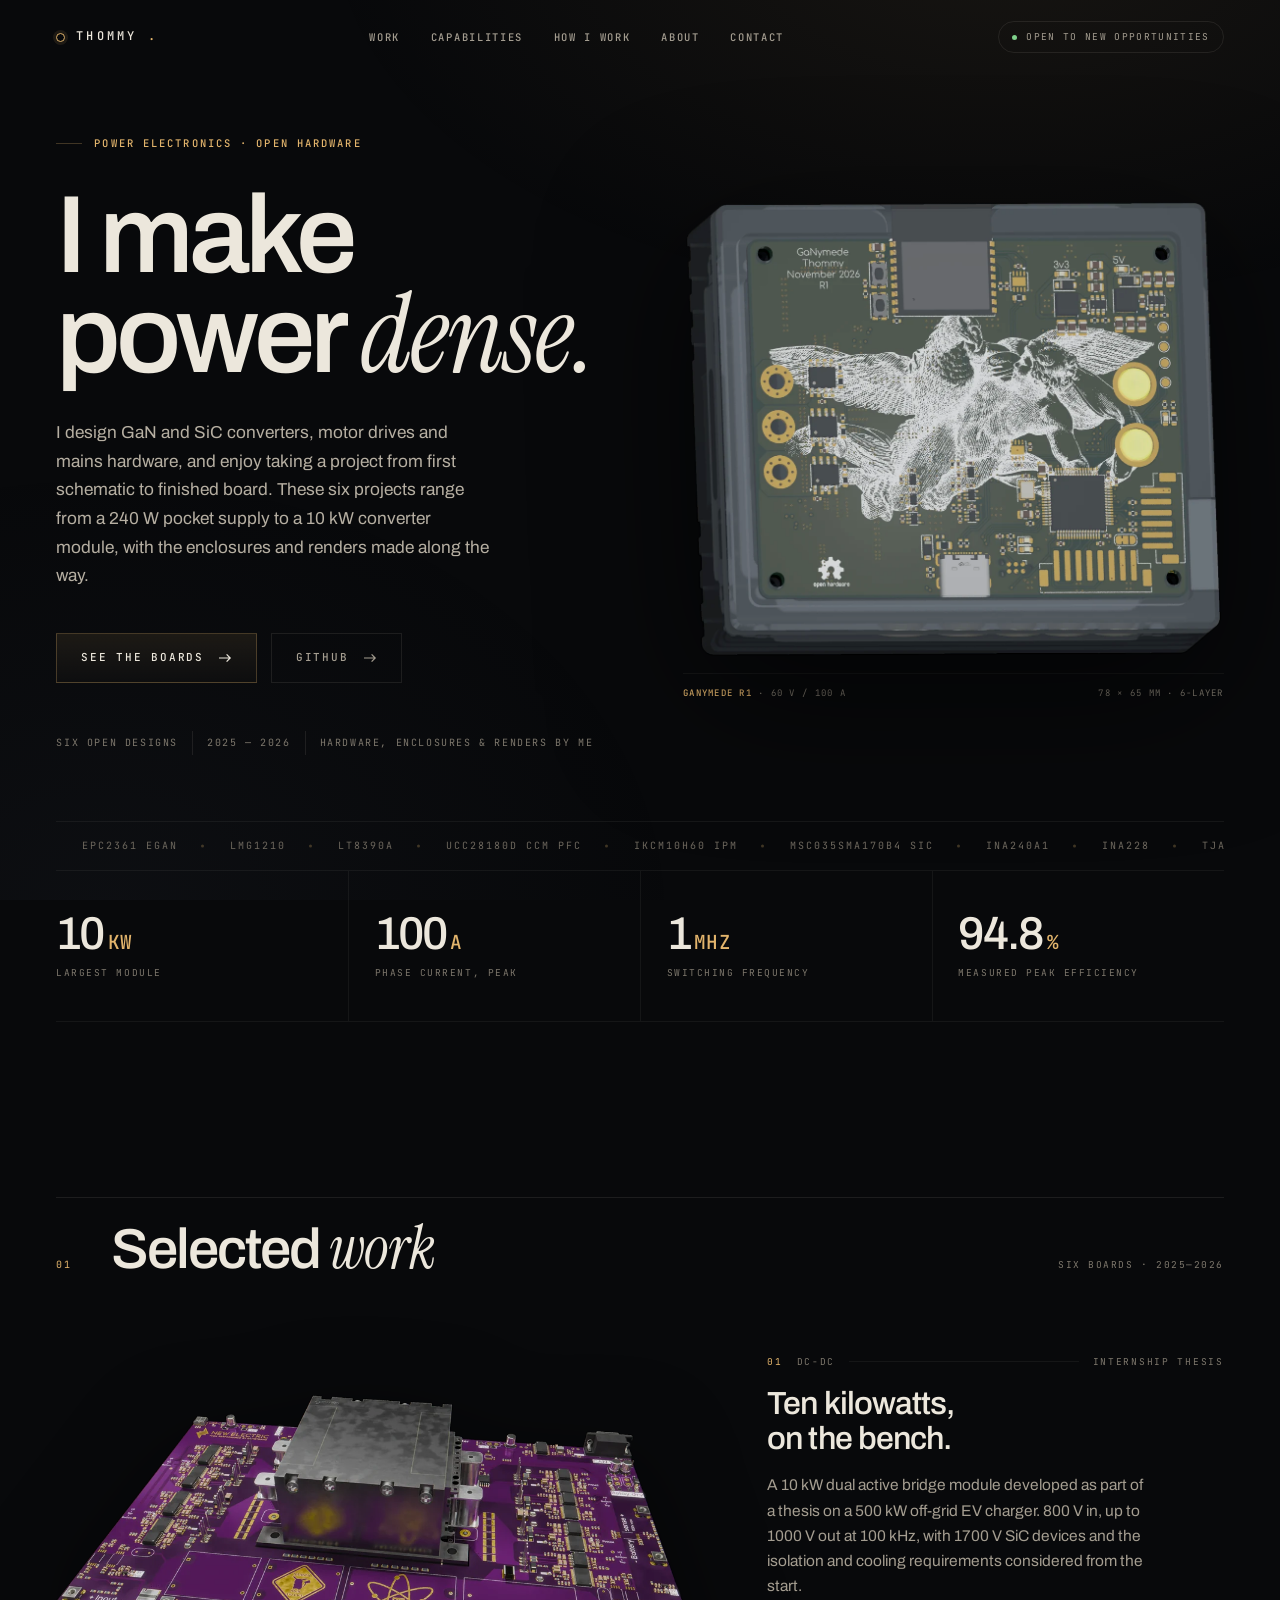
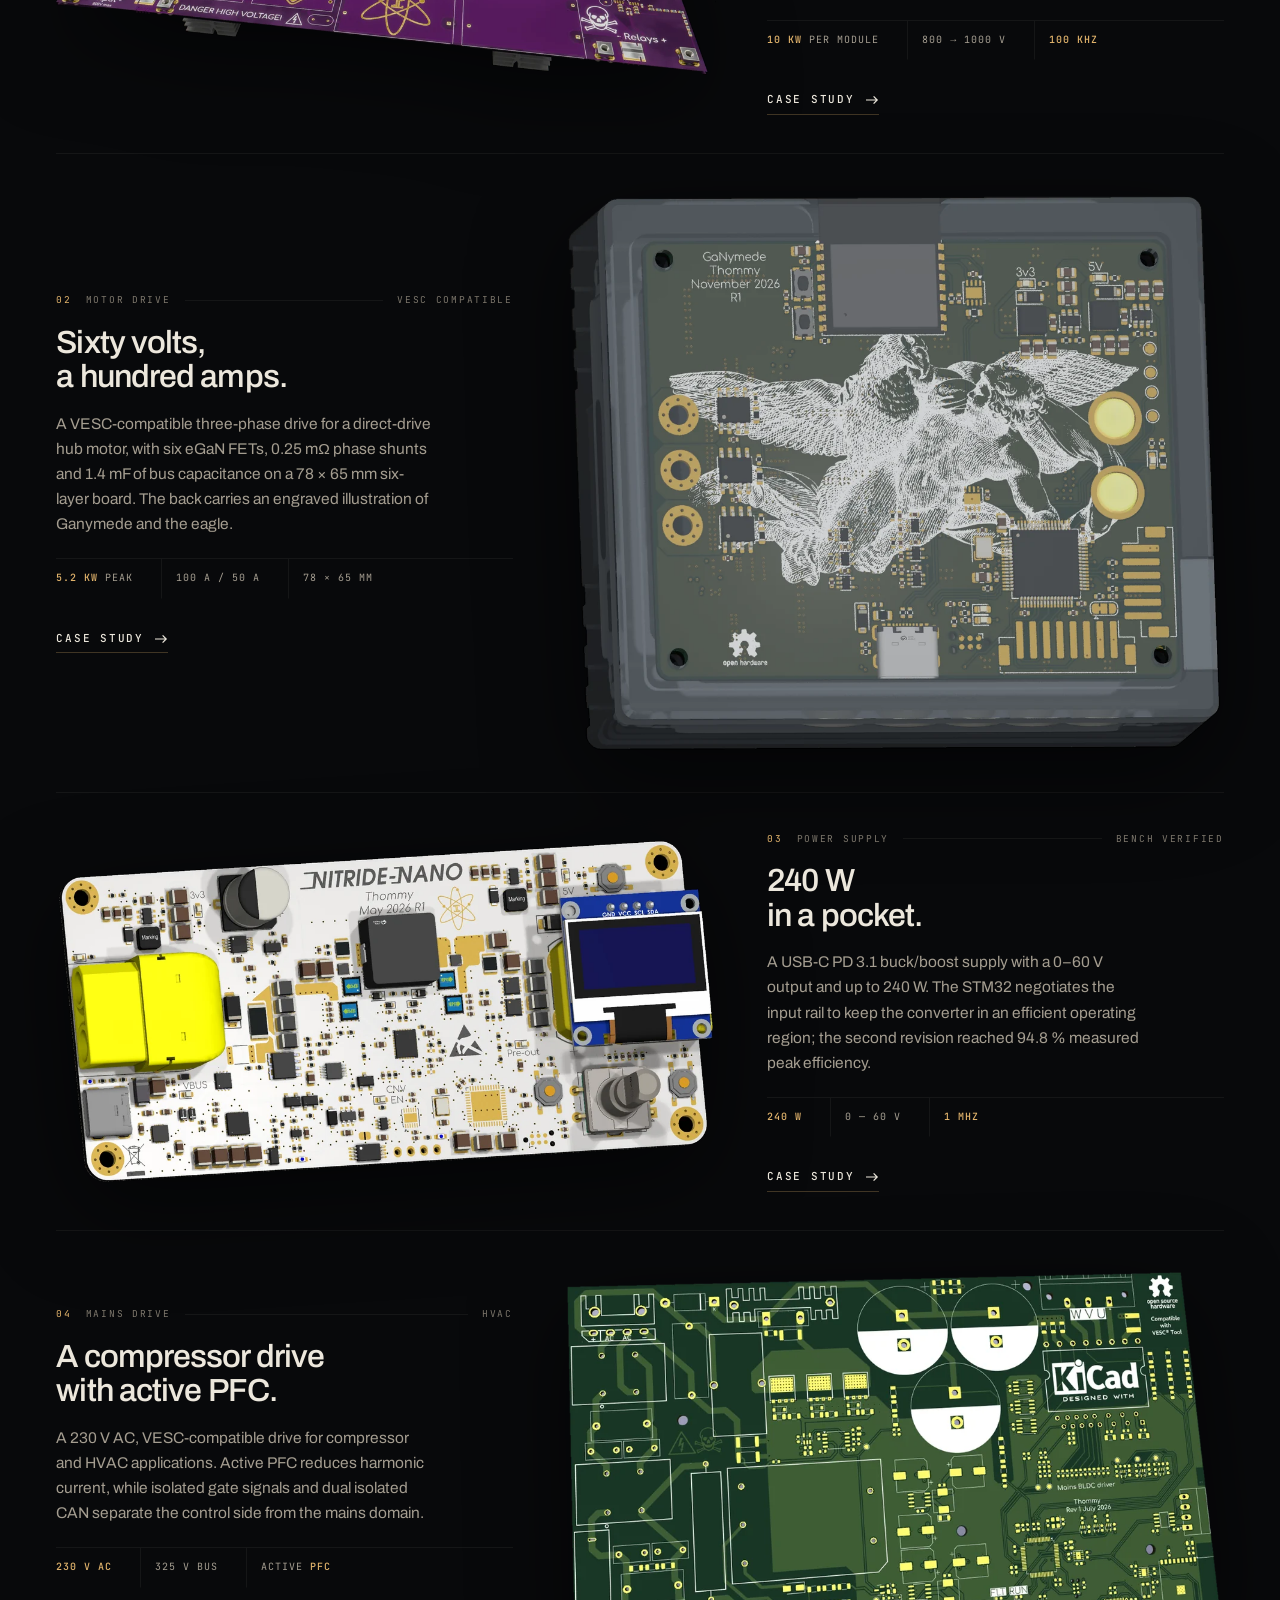
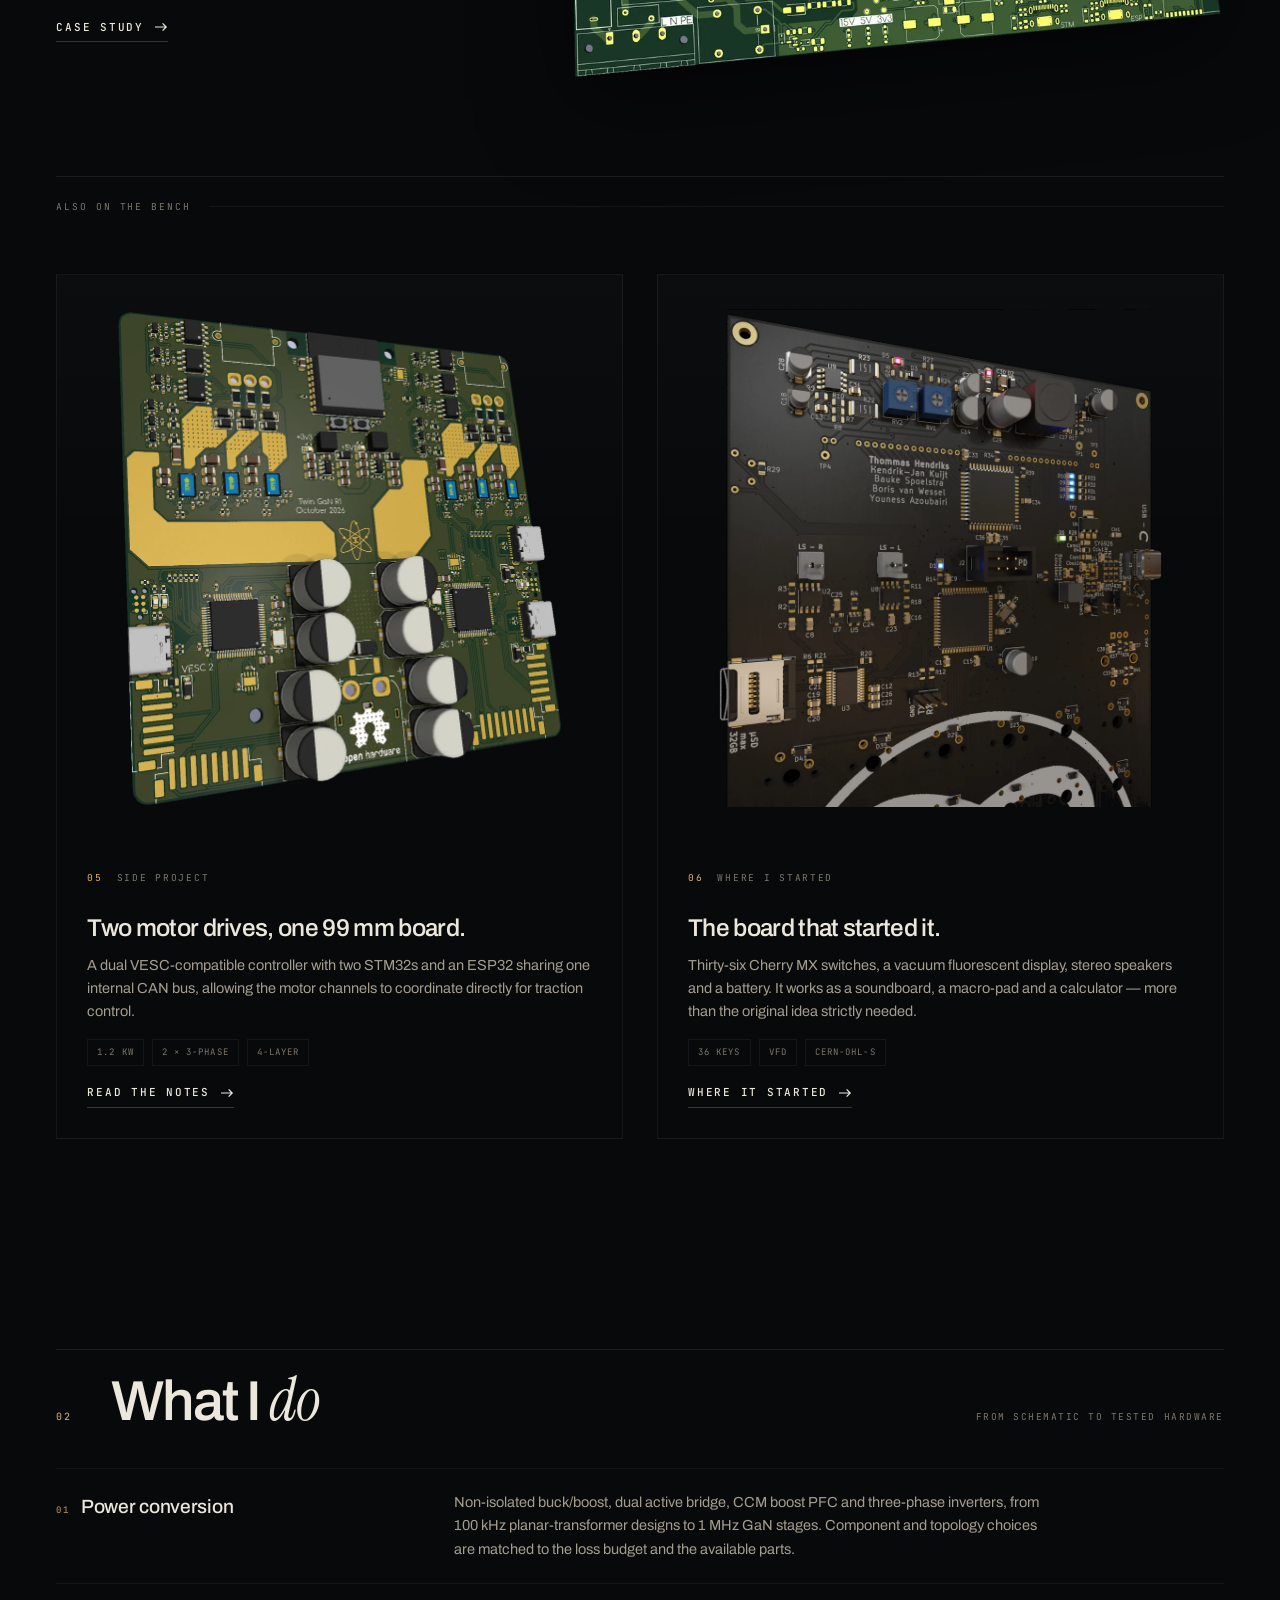
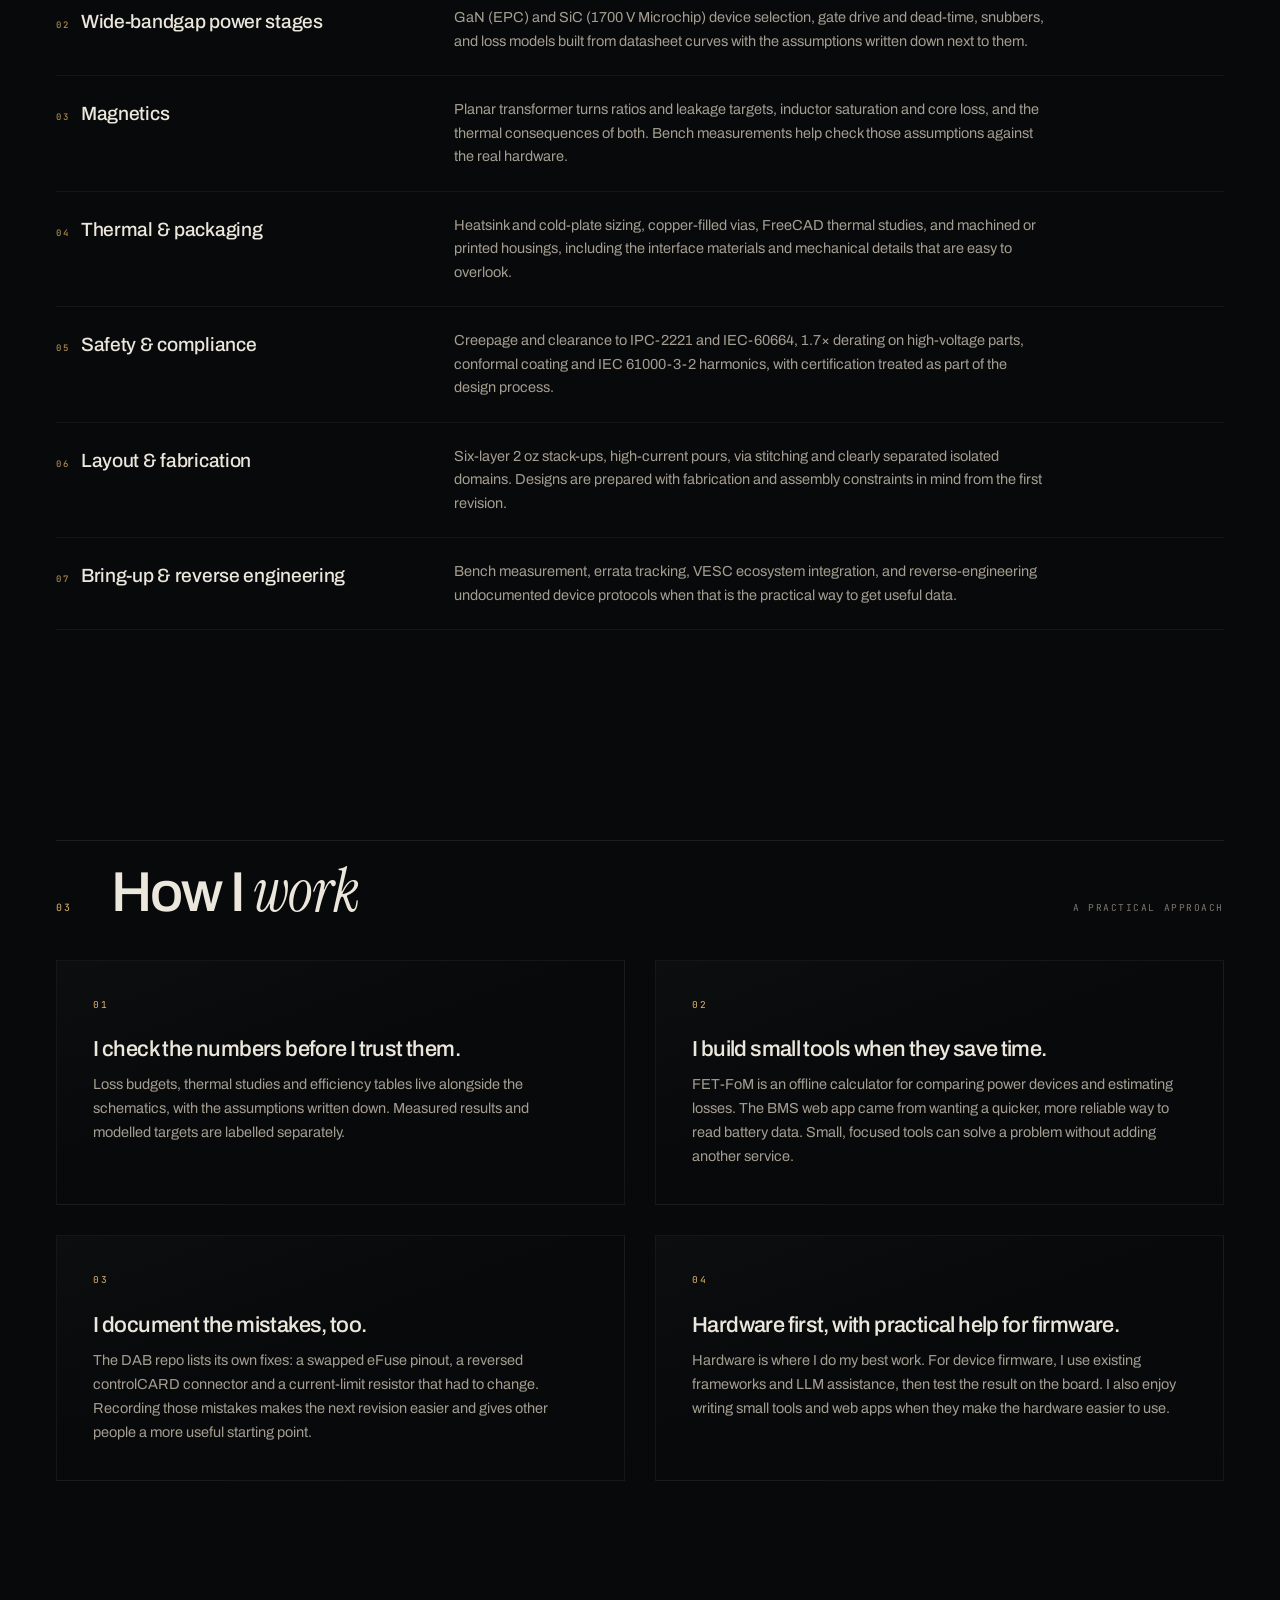
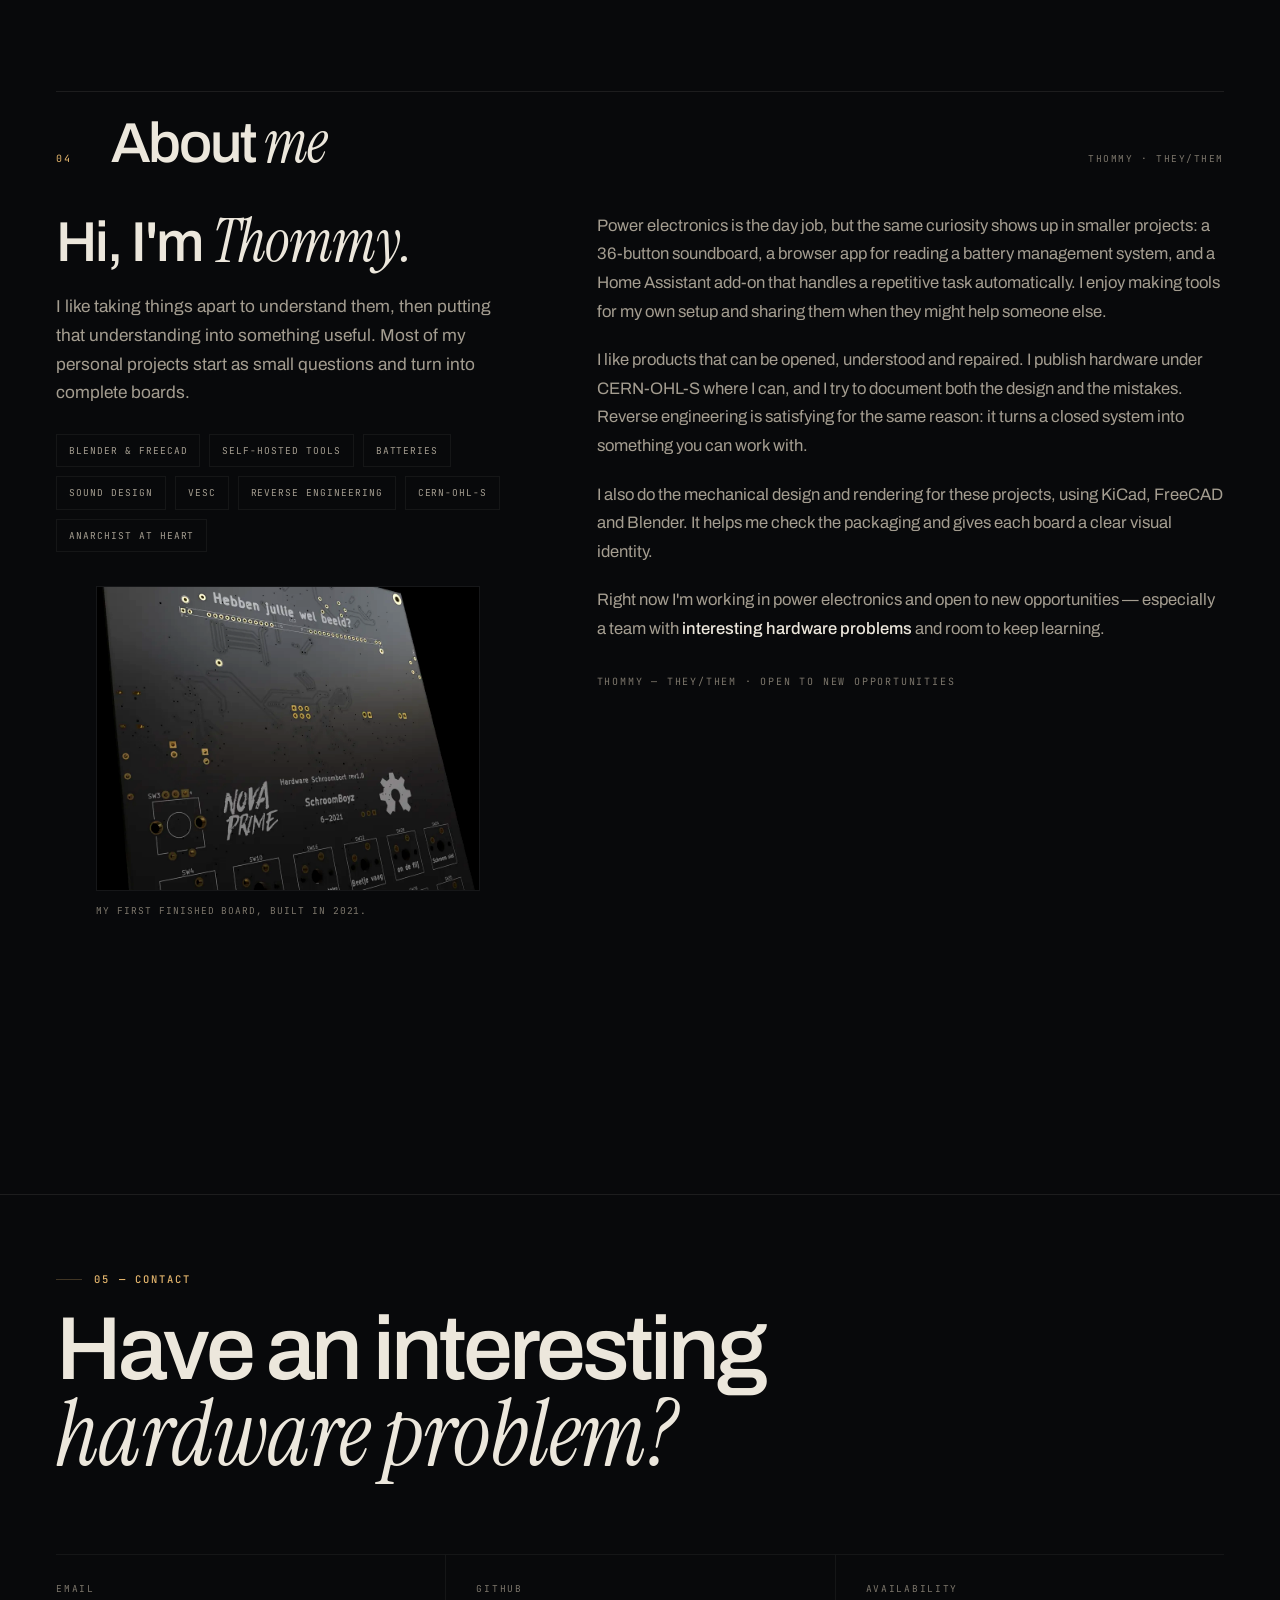
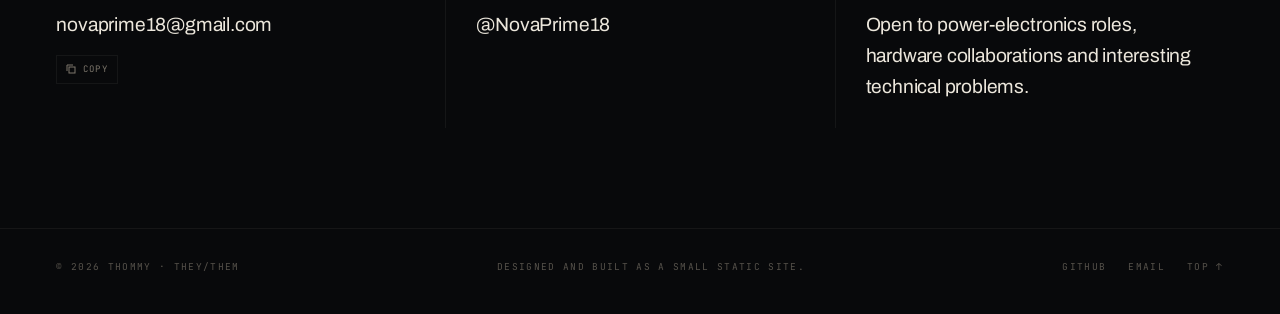
==== commit 14e998fd: "Smooth the copy and make the tone more modest" ====
--- a/index.html
+++ b/index.html
@@ -4,7 +4,7 @@
 <meta charset="utf-8">
 <meta name="viewport" content="width=device-width, initial-scale=1">
 <title>Thommy — Power Electronics &amp; Open Hardware</title>
-<meta name="description" content="GaN and SiC converters, motor drives and mains hardware. Six open boards, from 240 W in a pocket to 10 kW behind a cooling plate. Designed, laid out, packaged and rendered by Thommy.">
+<meta name="description" content="Power electronics and open hardware by Thommy: GaN and SiC converters, motor drives and mains hardware, from a 240 W pocket supply to a 10 kW converter module.">
 <meta name="author" content="Thommy">
 <meta name="theme-color" content="#08090b">
 <meta property="og:type" content="website">
@@ -34,7 +34,7 @@
       <a href="#about">About</a>
       <a href="#contact">Contact</a>
     </nav>
-    <span class="head-status"><span class="pulse" aria-hidden="true"></span>Open to the right thing</span>
+    <span class="head-status"><span class="pulse" aria-hidden="true"></span>Open to new opportunities</span>
     <button class="nav-toggle" aria-label="Menu" aria-expanded="false" aria-controls="primary-nav">
       <span aria-hidden="true"></span>
     </button>
@@ -52,12 +52,12 @@
           <span class="line">I make</span>
           <span class="line">power <em class="serif">dense.</em></span>
         </h1>
-        <p class="lede">GaN and SiC converters, motor drives and mains hardware. Six boards, from 240&nbsp;W in a pocket to 10&nbsp;kW that needs a cooling plate — designed, laid out, packaged and rendered by one person who is bad at leaving things alone.</p>
+        <p class="lede">I design GaN and SiC converters, motor drives and mains hardware, and enjoy taking a project from first schematic to finished board. These six projects range from a 240&nbsp;W pocket supply to a 10&nbsp;kW converter module, with the enclosures and renders made along the way.</p>
         <div class="hero-cta">
           <a class="btn" href="#work">See the boards <svg width="14" height="10" viewBox="0 0 14 10" fill="none" aria-hidden="true"><path d="M1 5h11M8.6 1.4 12.2 5l-3.6 3.6" stroke="currentColor" stroke-width="1.2"/></svg></a>
           <a class="btn btn--ghost" href="https://github.com/NovaPrime18" target="_blank" rel="noopener">GitHub <svg width="14" height="10" viewBox="0 0 14 10" fill="none" aria-hidden="true"><path d="M1 5h11M8.6 1.4 12.2 5l-3.6 3.6" stroke="currentColor" stroke-width="1.2"/></svg></a>
         </div>
-        <p class="hero-note"><span>Six open designs</span><span class="bar" aria-hidden="true"></span><span>2025 — 2026</span><span class="bar" aria-hidden="true"></span><span>Every render mine</span></p>
+        <p class="hero-note"><span>Six open designs</span><span class="bar" aria-hidden="true"></span><span>2025 — 2026</span><span class="bar" aria-hidden="true"></span><span>Hardware, enclosures &amp; renders by me</span></p>
       </div>
 
       <div class="hero-art-wrap">
@@ -115,7 +115,7 @@
         <div class="project-body">
           <div class="project-index"><i>01</i><span>DC-DC</span><span class="rule" aria-hidden="true"></span><span>Internship thesis</span></div>
           <h3><a href="projects/dab-dcdc.html">Ten kilowatts,<br>on the bench.</a></h3>
-          <p>One building block of a 500 kW off-grid EV charger. 800 V in, 1000 V out at 100 kHz through a planar transformer, with 1700 V SiC on the isolated side and creepage treated as a design constraint rather than an afterthought.</p>
+          <p>A 10 kW dual active bridge module developed as part of a thesis on a 500 kW off-grid EV charger. 800 V in, up to 1000 V out at 100 kHz, with 1700 V SiC devices and the isolation and cooling requirements considered from the start.</p>
           <ul class="spec-line">
             <li><b>10 kW</b> per module</li>
             <li>800 → 1000 V</li>
@@ -138,7 +138,7 @@
         <div class="project-body">
           <div class="project-index"><i>02</i><span>Motor drive</span><span class="rule" aria-hidden="true"></span><span>VESC compatible</span></div>
           <h3><a href="projects/ganymede.html">Sixty volts,<br>a hundred amps.</a></h3>
-          <p>A three-phase drive for a direct-drive hub motor: six eGaN FETs, 0.25&nbsp;mΩ phase shunts and 1.4&nbsp;mF of bus capacitance wrapped around a 78 × 65&nbsp;mm six-layer power stage. The back of the board has a Greek god on it, because if you're going to spend a weekend on copper you may as well make it look like something.</p>
+          <p>A VESC-compatible three-phase drive for a direct-drive hub motor, with six eGaN FETs, 0.25&nbsp;mΩ phase shunts and 1.4&nbsp;mF of bus capacitance on a 78 × 65&nbsp;mm six-layer board. The back carries an engraved illustration of Ganymede and the eagle.</p>
           <ul class="spec-line">
             <li><b>5.2 kW</b> peak</li>
             <li>100 A / 50 A</li>
@@ -160,8 +160,8 @@
         </a>
         <div class="project-body">
           <div class="project-index"><i>03</i><span>Power supply</span><span class="rule" aria-hidden="true"></span><span>Bench verified</span></div>
-          <h3><a href="projects/nitride-nano.html">Two hundred and forty watts,<br>in a pocket.</a></h3>
-          <p>A USB-C PD 3.1 buck/boost that turns a laptop charger into a 0–60&nbsp;V bench supply. 1&nbsp;MHz switching, eGaN FETs and a controller kept out of its own lossiest operating mode by an MCU that negotiates PPS, AVS and EPR. Measured 94.8&nbsp;% peak — after one revision that added 55&nbsp;W of output.</p>
+          <h3><a href="projects/nitride-nano.html">240 W<br>in a pocket.</a></h3>
+          <p>A USB-C PD 3.1 buck/boost supply with a 0–60&nbsp;V output and up to 240&nbsp;W. The STM32 negotiates the input rail to keep the converter in an efficient operating region; the second revision reached 94.8&nbsp;% measured peak efficiency.</p>
           <ul class="spec-line">
             <li><b>240 W</b></li>
             <li>0 — 60 V</li>
@@ -183,8 +183,8 @@
         </a>
         <div class="project-body">
           <div class="project-index"><i>04</i><span>Mains drive</span><span class="rule" aria-hidden="true"></span><span>HVAC</span></div>
-          <h3><a href="projects/compressor-controller.html">A compressor drive that<br>keeps the grid happy.</a></h3>
-          <p>230&nbsp;V AC straight into a VESC-compatible HVAC drive, with a CCM PFC front end so the current draw is a sine wave rather than a crime. Isolated gate signals, dual isolated CAN, and IEC 61000-3-2 in the requirements from the first schematic, not the last.</p>
+          <h3><a href="projects/compressor-controller.html">A compressor drive<br>with active PFC.</a></h3>
+          <p>A 230&nbsp;V AC, VESC-compatible drive for compressor and HVAC applications. Active PFC reduces harmonic current, while isolated gate signals and dual isolated CAN separate the control side from the mains domain.</p>
           <ul class="spec-line">
             <li><b>230 V AC</b></li>
             <li>325 V bus</li>
@@ -209,7 +209,7 @@
           <div class="card-body">
             <div class="project-index"><i>05</i><span>Side project</span></div>
             <h3 class="h3">Two motor drives, one 99&nbsp;mm board.</h3>
-            <p>A dual VESC-compatible controller with both MCUs and an ESP32 sharing one internal CAN bus — so traction control is a local conversation instead of a cable between two ESCs.</p>
+            <p>A dual VESC-compatible controller with two STM32s and an ESP32 sharing one internal CAN bus, allowing the motor channels to coordinate directly for traction control.</p>
             <div class="card-tags"><span class="tag">1.2 kW</span><span class="tag">2 × 3-phase</span><span class="tag">4-layer</span></div>
             <a class="arrow" href="projects/twin-gan.html">Read the notes <svg width="14" height="10" viewBox="0 0 14 10" fill="none" aria-hidden="true"><path d="M1 5h11M8.6 1.4 12.2 5l-3.6 3.6" stroke="currentColor" stroke-width="1.2"/></svg></a>
           </div>
@@ -226,8 +226,8 @@
           </div>
           <div class="card-body">
             <div class="project-index"><i>06</i><span>Where I started</span></div>
-            <h3 class="h3">The thing that got me here.</h3>
-            <p>Thirty-six Cherry MX switches, a vacuum fluorescent display, stereo speakers and a battery. A soundboard. Also a macro-pad. Also a calculator. Obviously.</p>
+            <h3 class="h3">The board that started it.</h3>
+            <p>Thirty-six Cherry MX switches, a vacuum fluorescent display, stereo speakers and a battery. It works as a soundboard, a macro-pad and a calculator — more than the original idea strictly needed.</p>
             <div class="card-tags"><span class="tag">36 keys</span><span class="tag">VFD</span><span class="tag">CERN-OHL-S</span></div>
             <a class="arrow" href="projects/schroombort.html">Where it started <svg width="14" height="10" viewBox="0 0 14 10" fill="none" aria-hidden="true"><path d="M1 5h11M8.6 1.4 12.2 5l-3.6 3.6" stroke="currentColor" stroke-width="1.2"/></svg></a>
           </div>
@@ -241,14 +241,14 @@
     <div class="wrap">
       <div class="sec-head">
         <span class="sec-num">02</span>
-        <h2 class="h2">What I actually <span class="serif">do</span></h2>
-        <span class="sec-note">Schematic to first article</span>
+        <h2 class="h2">What I <span class="serif">do</span></h2>
+        <span class="sec-note">From schematic to tested hardware</span>
       </div>
 
       <ul class="caps">
         <li data-reveal>
           <span class="k"><em>01</em>Power conversion</span>
-          <span class="v">Non-isolated buck/boost, dual active bridge, CCM boost PFC and three-phase inverters — from 100&nbsp;kHz planar-transformer designs to 1&nbsp;MHz GaN stages, chosen for the loss budget rather than whatever the reference design used.</span>
+          <span class="v">Non-isolated buck/boost, dual active bridge, CCM boost PFC and three-phase inverters, from 100&nbsp;kHz planar-transformer designs to 1&nbsp;MHz GaN stages. Component and topology choices are matched to the loss budget and the available parts.</span>
         </li>
         <li data-reveal>
           <span class="k"><em>02</em>Wide-bandgap power stages</span>
@@ -256,23 +256,23 @@
         </li>
         <li data-reveal>
           <span class="k"><em>03</em>Magnetics</span>
-          <span class="v">Planar transformer turns ratios and leakage targets, inductor saturation and core loss, and the thermal consequences of both — the inductor is usually what gets hot first, so it gets designed first.</span>
+          <span class="v">Planar transformer turns ratios and leakage targets, inductor saturation and core loss, and the thermal consequences of both. Bench measurements help check those assumptions against the real hardware.</span>
         </li>
         <li data-reveal>
           <span class="k"><em>04</em>Thermal &amp; packaging</span>
-          <span class="v">Heatsink and cold-plate sizing, copper-filled vias, FreeCAD thermal studies, machined and printed housings. The thermal interface material usually matters more than the heatsink.</span>
+          <span class="v">Heatsink and cold-plate sizing, copper-filled vias, FreeCAD thermal studies, and machined or printed housings, including the interface materials and mechanical details that are easy to overlook.</span>
         </li>
         <li data-reveal>
           <span class="k"><em>05</em>Safety &amp; compliance</span>
-          <span class="v">Creepage and clearance to IPC-2221 and IEC-60664, 1.7× derating on high-voltage parts, conformal coating, IEC 61000-3-2 harmonics — and knowing that for a mains product, certification is part of the design, not paperwork afterwards.</span>
+          <span class="v">Creepage and clearance to IPC-2221 and IEC-60664, 1.7× derating on high-voltage parts, conformal coating and IEC 61000-3-2 harmonics, with certification treated as part of the design process.</span>
         </li>
         <li data-reveal>
           <span class="k"><em>06</em>Layout &amp; fabrication</span>
-          <span class="v">Six-layer 2&nbsp;oz stack-ups, high-current pours, a via per amp, isolated domains in the right places. JLCPCB-compatible from the first revision, because re-spins cost weekends.</span>
+          <span class="v">Six-layer 2&nbsp;oz stack-ups, high-current pours, via stitching and clearly separated isolated domains. Designs are prepared with fabrication and assembly constraints in mind from the first revision.</span>
         </li>
         <li data-reveal>
           <span class="k"><em>07</em>Bring-up &amp; reverse engineering</span>
-          <span class="v">Bench measurement, errata hunting, VESC ecosystem integration, and the occasional protocol dug out of a vendor app that never documented it.</span>
+          <span class="v">Bench measurement, errata tracking, VESC ecosystem integration, and reverse-engineering undocumented device protocols when that is the practical way to get useful data.</span>
         </li>
       </ul>
     </div>
@@ -284,32 +284,32 @@
       <div class="sec-head">
         <span class="sec-num">03</span>
         <h2 class="h2">How I <span class="serif">work</span></h2>
-        <span class="sec-note">Resourcefulness, specifically</span>
+        <span class="sec-note">A practical approach</span>
       </div>
 
       <div class="grid-2">
         <article class="note" data-reveal>
           <span class="num">01</span>
-          <h3 class="h3">I don't trust a number I haven't modelled.</h3>
-          <p>Loss budgets, thermal runs and efficiency tables live in the repo next to the schematic, with the assumptions spelled out. When a figure is a target rather than a measurement, it says so — right on the page, not in a footnote.</p>
+          <h3 class="h3">I check the numbers before I trust them.</h3>
+          <p>Loss budgets, thermal studies and efficiency tables live alongside the schematics, with the assumptions written down. Measured results and modelled targets are labelled separately.</p>
           <span class="corner" aria-hidden="true"></span>
         </article>
         <article class="note" data-reveal>
           <span class="num">02</span>
-          <h3 class="h3">If the tool doesn't exist, I write it.</h3>
-          <p>A single-file, offline FET-loss calculator that compares GaN against silicon and designs the magnetics around the answer. A browser app for a battery BMS because the vendor app crashed. Both started as being annoyed enough.</p>
+          <h3 class="h3">I build small tools when they save time.</h3>
+          <p>FET-FoM is an offline calculator for comparing power devices and estimating losses. The BMS web app came from wanting a quicker, more reliable way to read battery data. Small, focused tools can solve a problem without adding another service.</p>
           <span class="corner" aria-hidden="true"></span>
         </article>
         <article class="note" data-reveal>
           <span class="num">03</span>
-          <h3 class="h3">I show the errata.</h3>
-          <p>The DAB repo lists its own bodges: a swapped eFuse pinout, a reversed controlCARD connector, a current-limit resistor that had to change. A board that pretends it worked first time is a board nobody learned anything from.</p>
+          <h3 class="h3">I document the mistakes, too.</h3>
+          <p>The DAB repo lists its own fixes: a swapped eFuse pinout, a reversed controlCARD connector and a current-limit resistor that had to change. Recording those mistakes makes the next revision easier and gives other people a more useful starting point.</p>
           <span class="corner" aria-hidden="true"></span>
         </article>
         <article class="note" data-reveal>
           <span class="num">04</span>
-          <h3 class="h3">Firmware is a means, not a hobby.</h3>
-          <p>I design the hardware and stay honest about the rest: firmware gets brought up with a lot of help from language models, because my interest lives on the copper side of the board. Where the software is the point — tools, web apps, automations — I'll happily build it myself.</p>
+          <h3 class="h3">Hardware first, with practical help for firmware.</h3>
+          <p>Hardware is where I do my best work. For device firmware, I use existing frameworks and LLM assistance, then test the result on the board. I also enjoy writing small tools and web apps when they make the hardware easier to use.</p>
           <span class="corner" aria-hidden="true"></span>
         </article>
       </div>
@@ -321,17 +321,17 @@
     <div class="wrap">
       <div class="sec-head">
         <span class="sec-num">04</span>
-        <h2 class="h2">The person <span class="serif">attached</span></h2>
+        <h2 class="h2">About <span class="serif">me</span></h2>
         <span class="sec-note">Thommy · they/them</span>
       </div>
 
       <div class="about-grid">
         <div class="about-side">
-          <h3 class="h2">Hey. I'm <span class="serif">Thommy.</span></h3>
-          <p class="lede">I break things to find out how they work, then build the version that should have existed. Usually it is smaller, hotter, and more efficient than anyone asked for.</p>
+          <h3 class="h2">Hi, I'm <span class="serif">Thommy.</span></h3>
+          <p class="lede">I like taking things apart to understand them, then putting that understanding into something useful. Most of my personal projects start as small questions and turn into complete boards.</p>
           <div class="chips">
             <span class="chip">Blender &amp; FreeCAD</span>
-            <span class="chip">Self-hosted everything</span>
+            <span class="chip">Self-hosted tools</span>
             <span class="chip">Batteries</span>
             <span class="chip">Sound design</span>
             <span class="chip">VESC</span>
@@ -346,16 +346,16 @@
                  width="1500" height="1191"
                  alt="Schroombort in real life: black enclosure with a vacuum fluorescent display lit up and rows of mechanical switches."
                  loading="lazy">
-            <figcaption>The first board I ever finished. It plays dumb sounds.</figcaption>
+            <figcaption>My first finished board, built in 2021.</figcaption>
           </figure>
         </div>
 
         <div class="about-body">
-          <p>Power electronics is the day job. The rest is the same instinct pointed at other problems: a 36-button soundboard because a soundboard should have 36 buttons, a browser app for a battery management system because the vendor app was worse than none, a Home Assistant add-on because two containers is one too many.</p>
-          <p>I like things I can open, repair and keep. Everything I can release under an open hardware licence, I do — the rest I try to at least <em>explain</em>, including the parts that went wrong. Reverse engineering a protocol is my idea of a good evening; so is a render that makes a PCB look like it belongs in a museum.</p>
-          <p>The images on this site are mine — same for the housings, the board art and the silkscreen jokes. If a board is going to spend its life inside a box, it may as well look good on the way in.</p>
-          <p>Right now: working in power electronics, keeping an eye out for the <strong>right thing</strong> — a harder problem, a smaller package, or a team that thinks density is a personality trait.</p>
-          <p class="sig">Thommy — they/them · open to the right thing</p>
+          <p>Power electronics is the day job, but the same curiosity shows up in smaller projects: a 36-button soundboard, a browser app for reading a battery management system, and a Home Assistant add-on that handles a repetitive task automatically. I enjoy making tools for my own setup and sharing them when they might help someone else.</p>
+          <p>I like products that can be opened, understood and repaired. I publish hardware under CERN-OHL-S where I can, and I try to document both the design and the mistakes. Reverse engineering is satisfying for the same reason: it turns a closed system into something you can work with.</p>
+          <p>I also do the mechanical design and rendering for these projects, using KiCad, FreeCAD and Blender. It helps me check the packaging and gives each board a clear visual identity.</p>
+          <p>Right now I'm working in power electronics and open to new opportunities — especially a team with <strong>interesting hardware problems</strong> and room to keep learning.</p>
+          <p class="sig">Thommy — they/them · open to new opportunities</p>
         </div>
       </div>
     </div>
@@ -365,7 +365,7 @@
   <section class="contact" id="contact">
     <div class="wrap contact-inner">
       <p class="eyebrow"><span class="dash" aria-hidden="true"></span>05 — Contact</p>
-      <h2>Got something that<br>needs to be <span class="serif">smaller?</span></h2>
+      <h2>Have an interesting<br><span class="serif">hardware problem?</span></h2>
 
       <div class="contact-rows">
         <div class="contact-row">
@@ -382,7 +382,7 @@
         </div>
         <div class="contact-row">
           <span class="k">Availability</span>
-          <span class="v">Open to the right thing —<br>hardware, power, or a problem that doesn't fit.</span>
+          <span class="v">Open to power-electronics roles,<br>hardware collaborations and interesting technical problems.</span>
         </div>
       </div>
     </div>
@@ -392,7 +392,7 @@
 <footer class="site-foot">
   <div class="wrap foot-inner">
     <span>© <span data-year>2026</span> Thommy · they/them</span>
-    <span>Plain HTML, because a portfolio shouldn't need a build step.</span>
+    <span>Designed and built as a small static site.</span>
     <nav class="foot-links" aria-label="Footer">
       <a href="https://github.com/NovaPrime18" target="_blank" rel="noopener">GitHub</a>
       <a href="mailto:novaprime18@gmail.com">Email</a>
--- a/assets/css/style.css
+++ b/assets/css/style.css
@@ -1002,6 +1002,8 @@
   margin-top: clamp(34px, 5vw, 60px);
   position: relative;
   isolation: isolate;
+  display: grid;
+  justify-items: center;
 }
 .case-hero-media::before {
   content: "";
@@ -1011,7 +1013,7 @@
   filter: blur(20px);
   z-index: -1;
 }
-.case-hero-media img { width: 100%; }
+.case-hero-media img { width: auto; max-width: 100%; max-height: 76vh; height: auto; }
 .case-hero-media--mask img {
   -webkit-mask-image: radial-gradient(ellipse 70% 70% at 50% 50%, #000 58%, transparent 88%);
   mask-image: radial-gradient(ellipse 70% 70% at 50% 50%, #000 58%, transparent 88%);
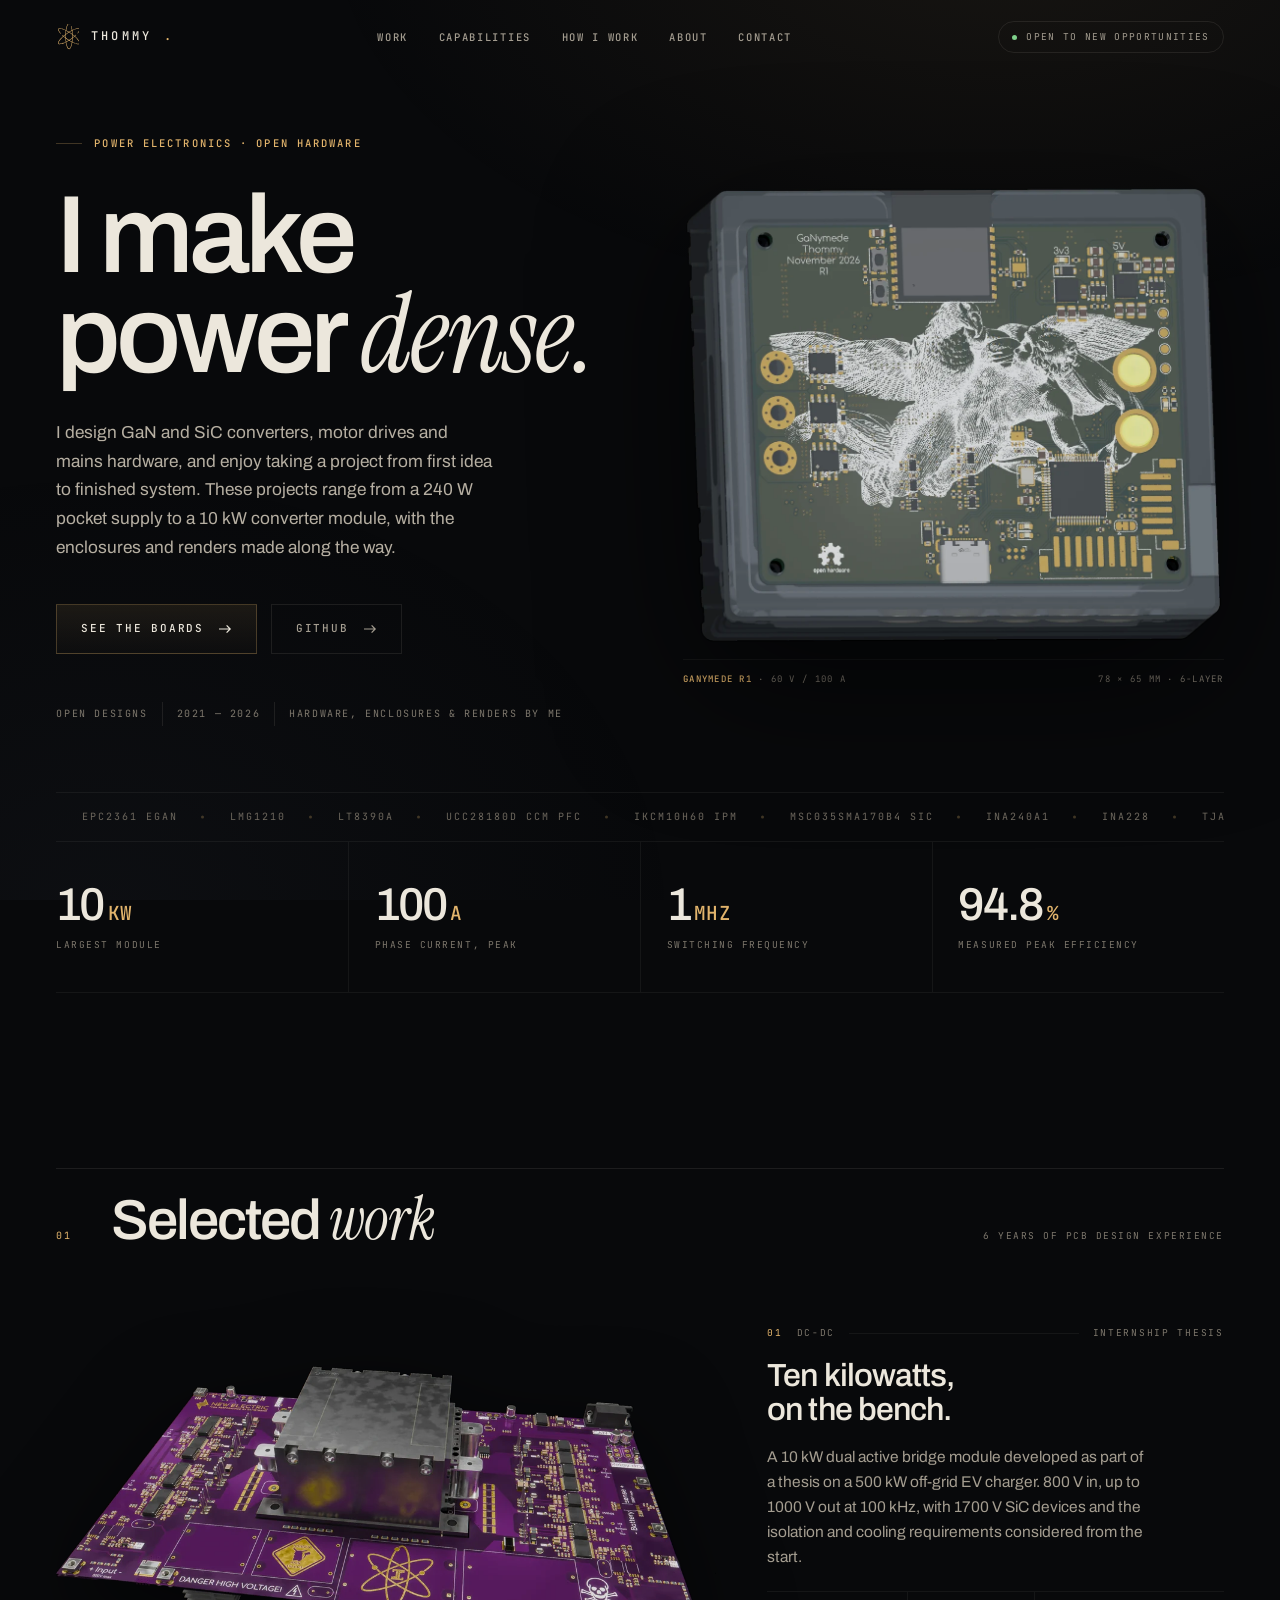
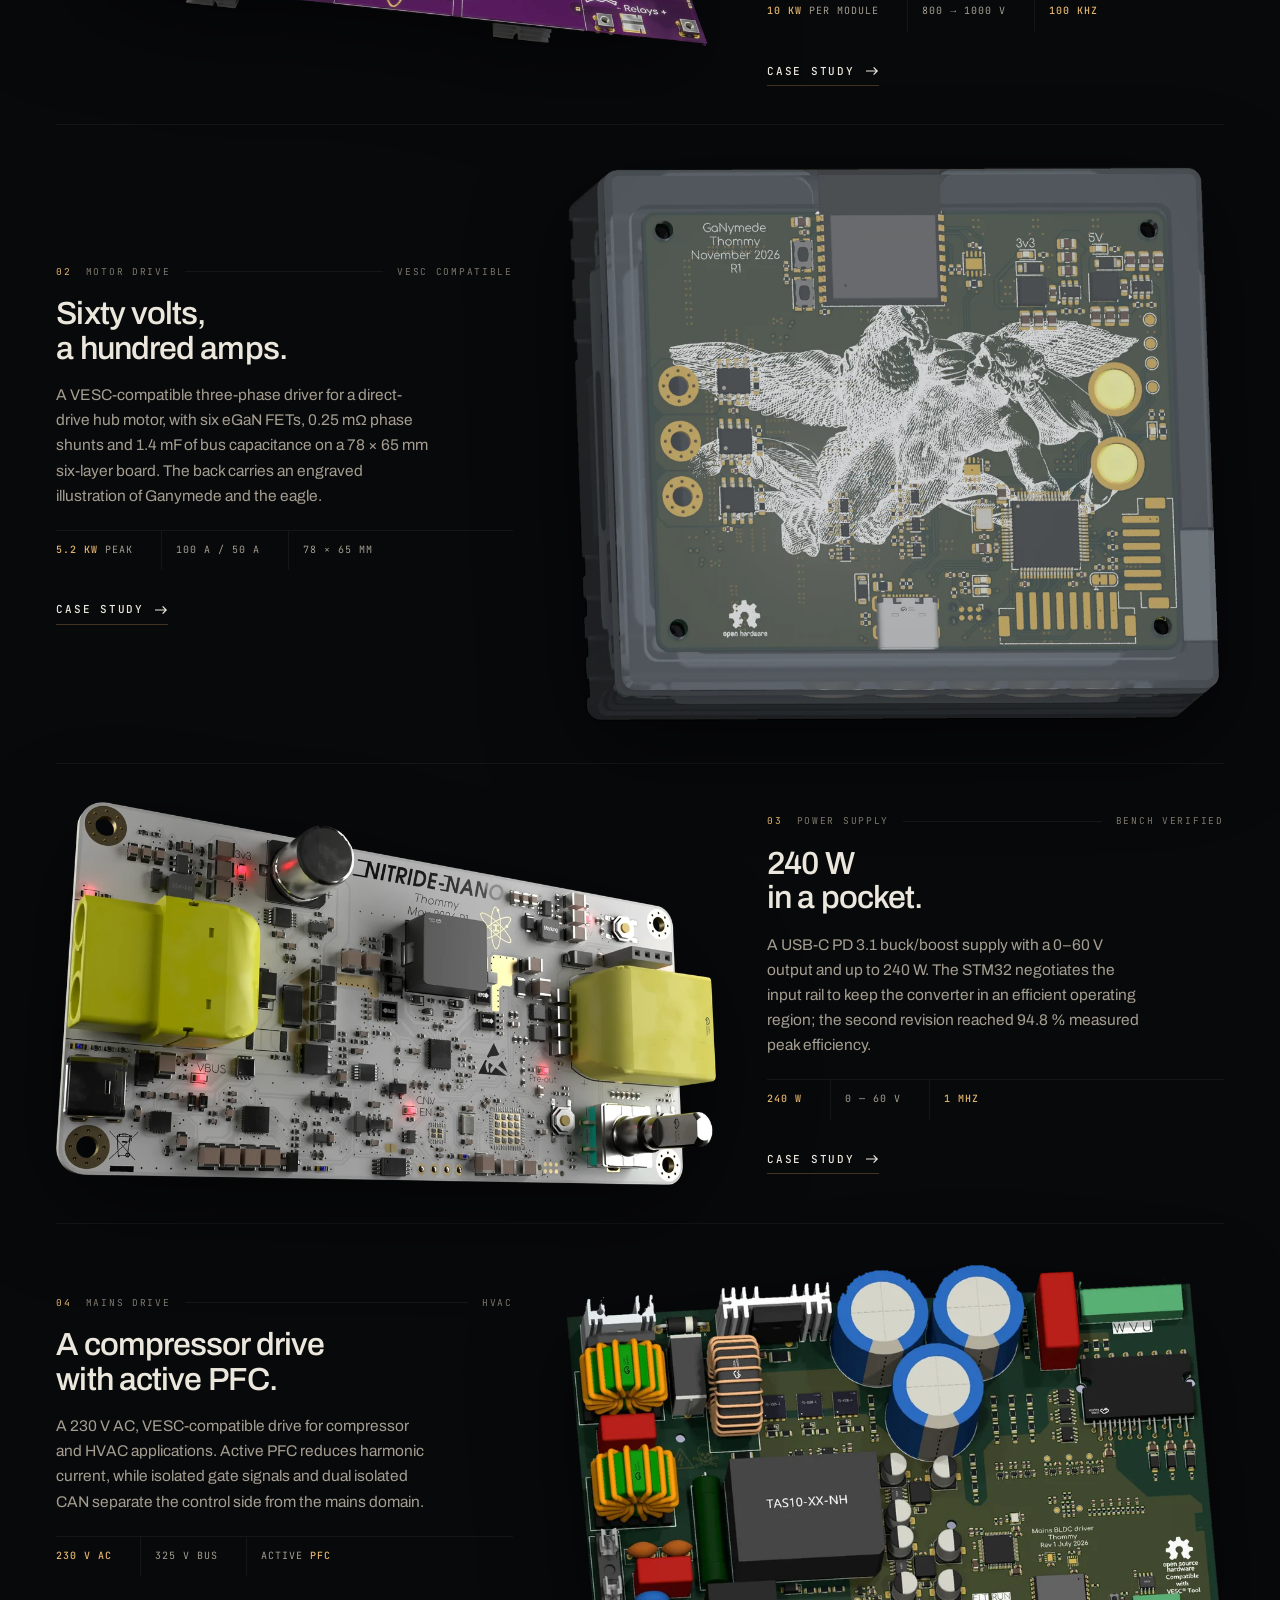
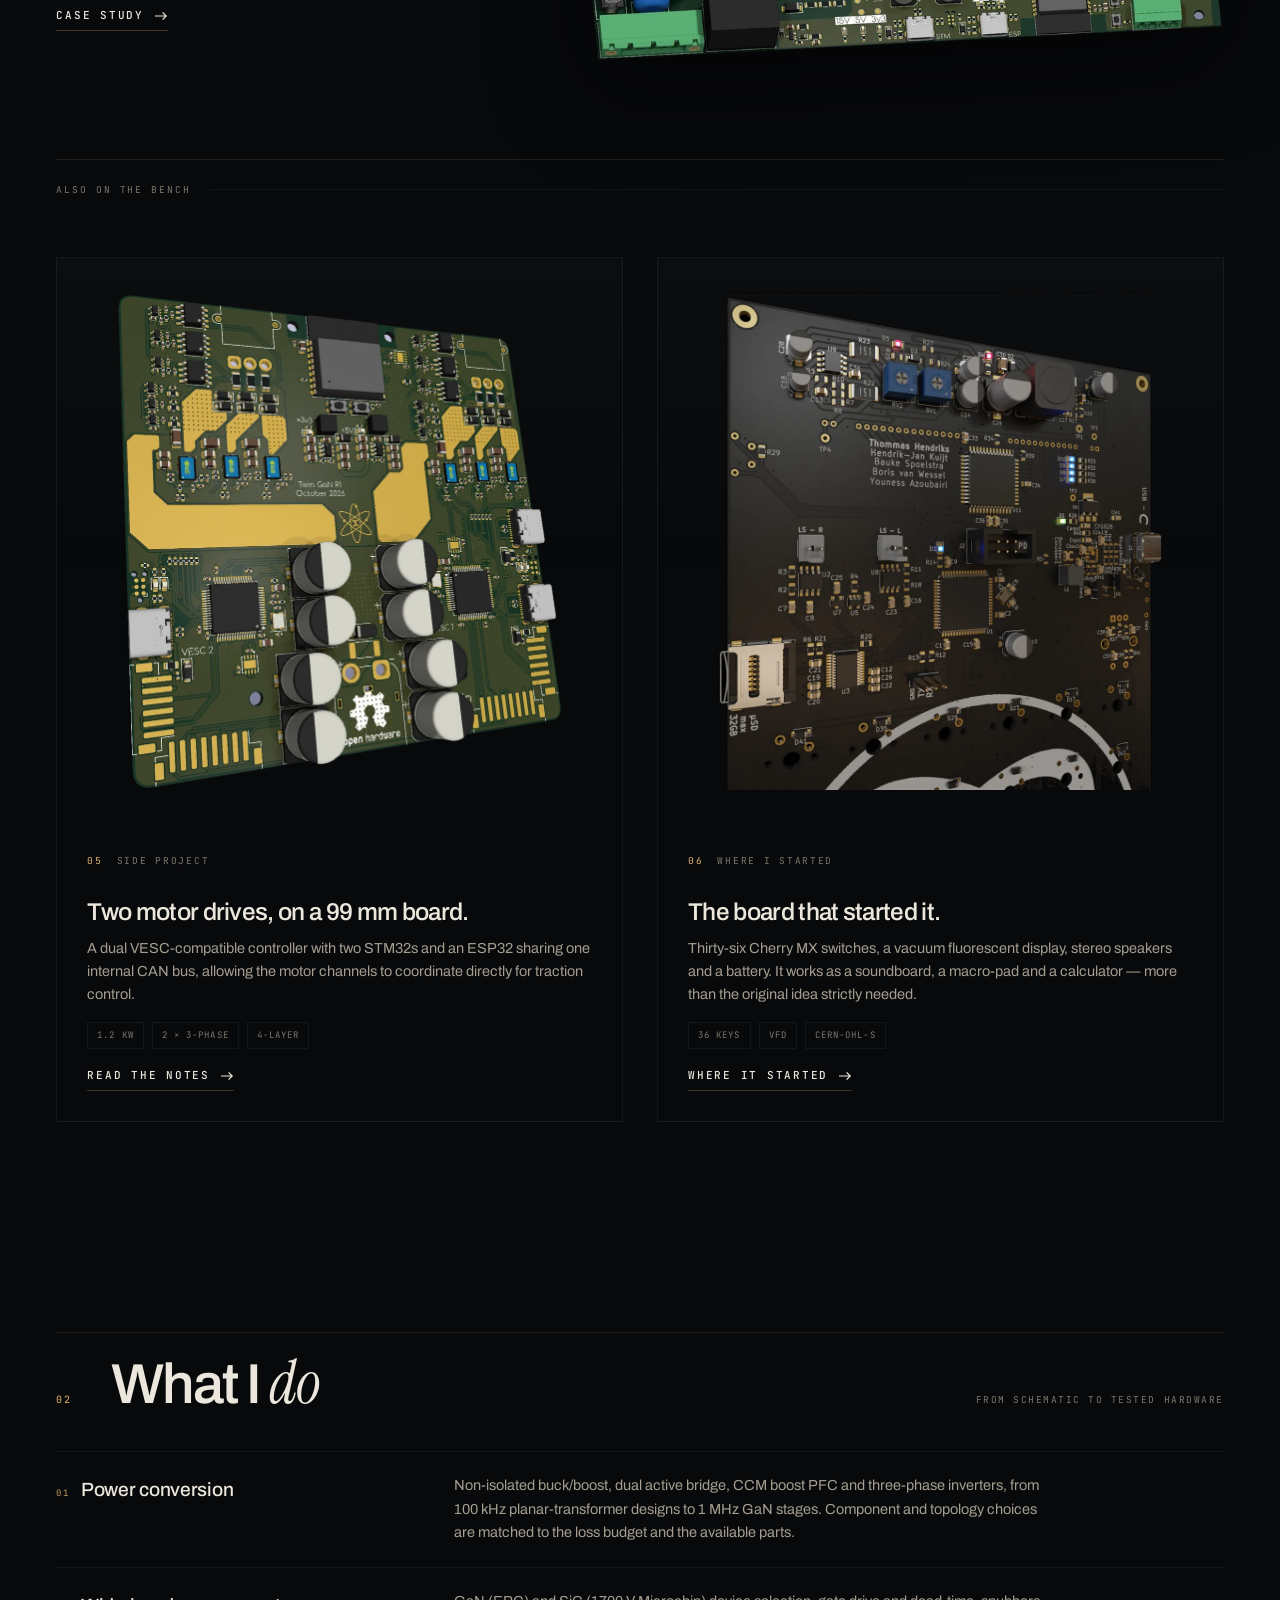
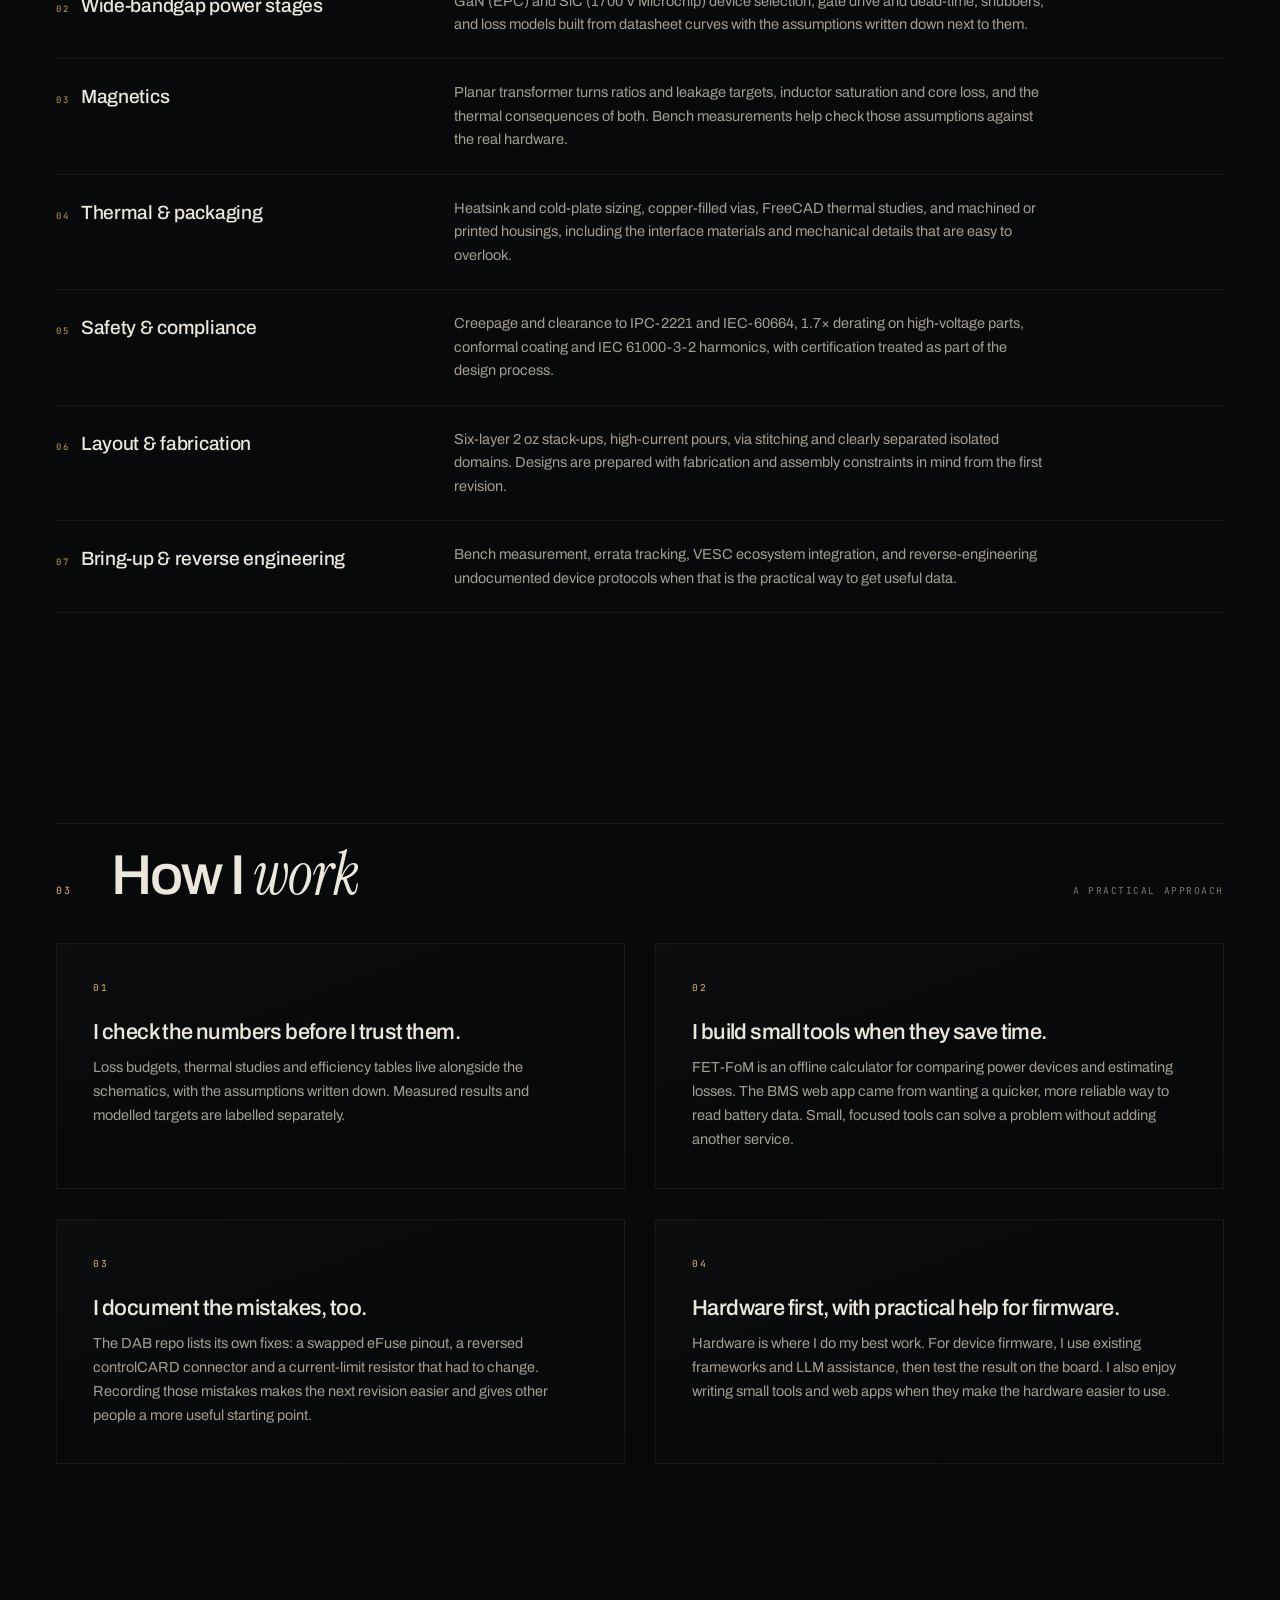
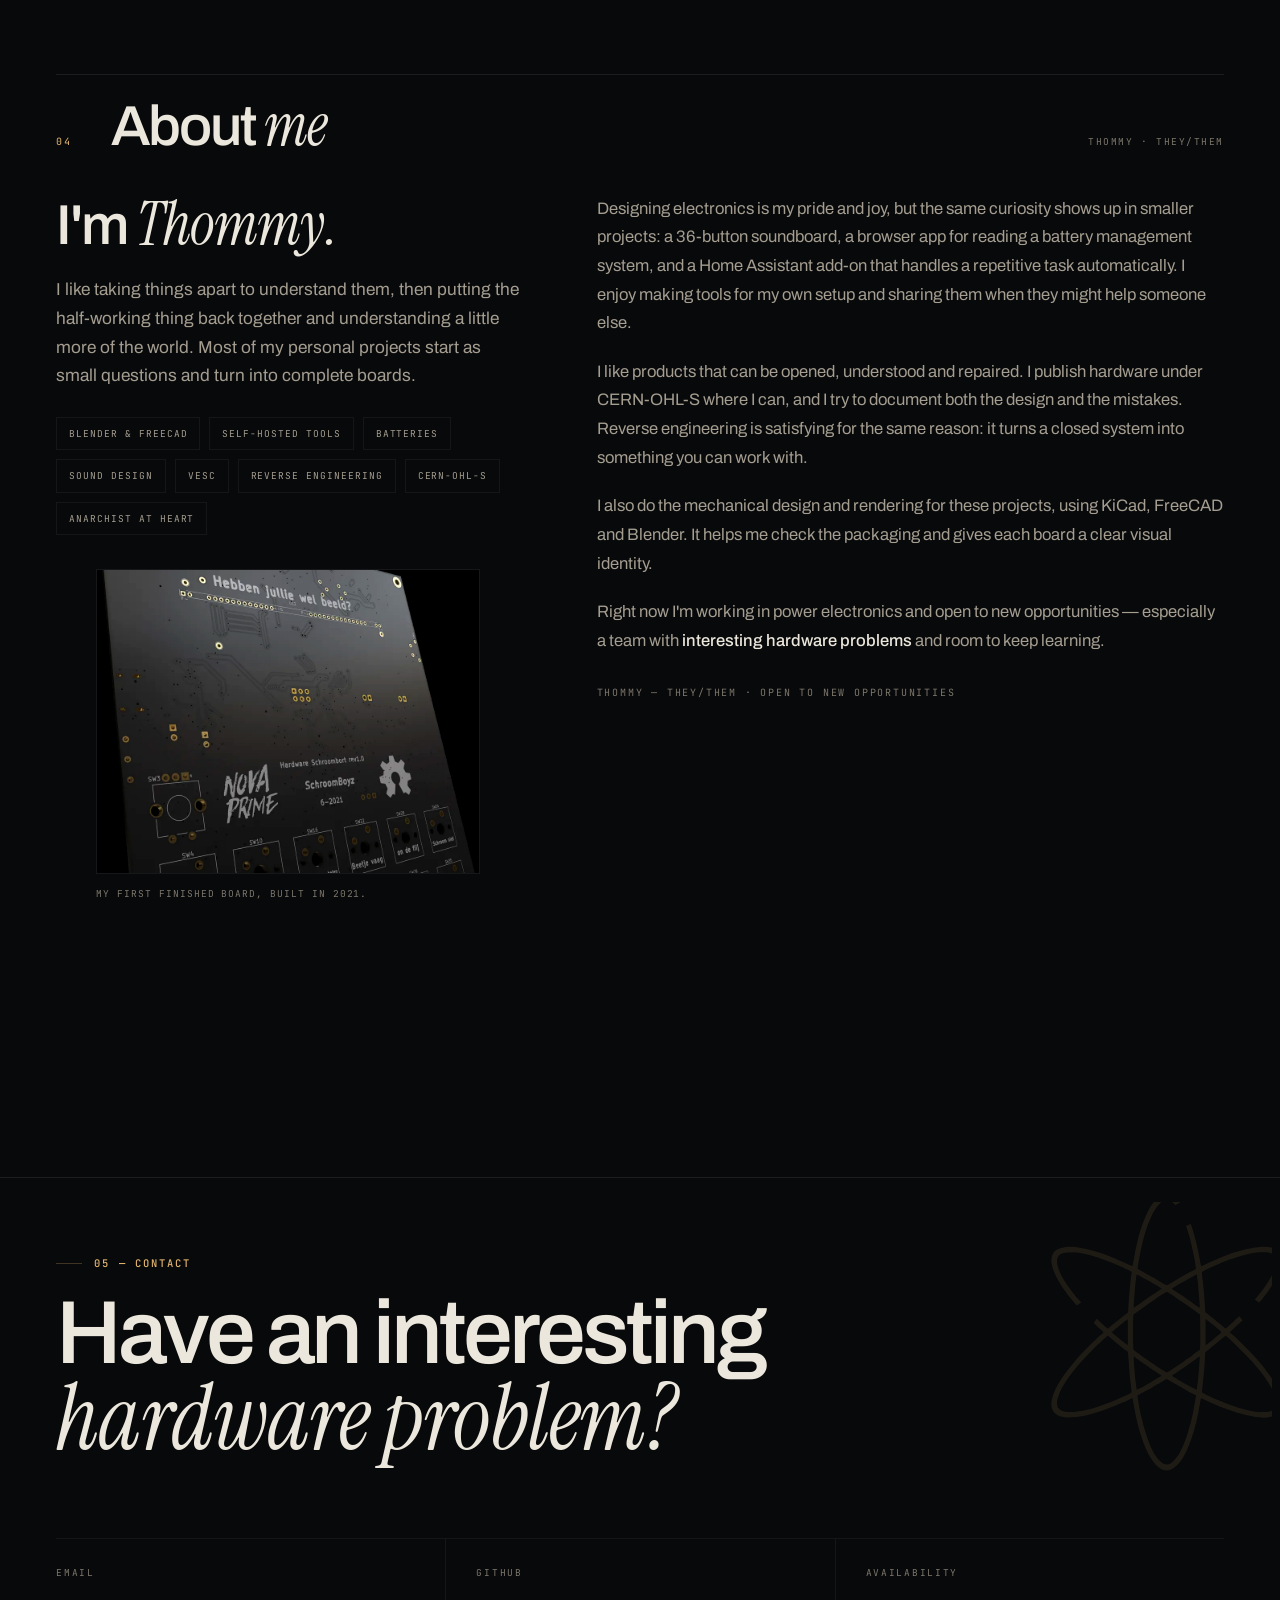
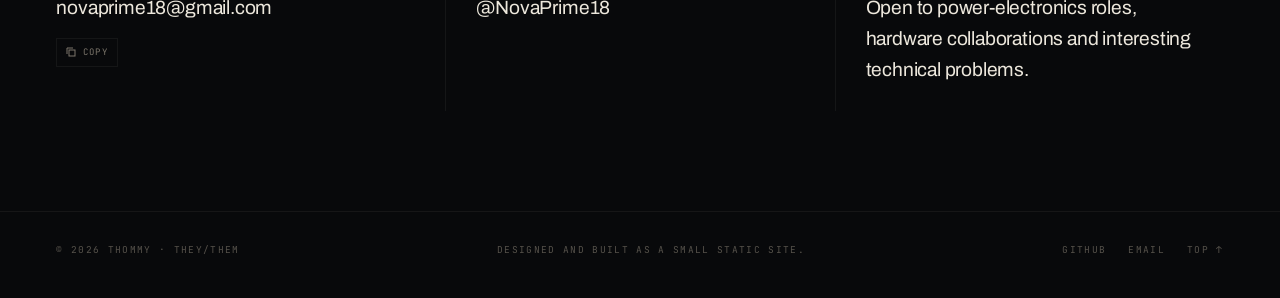
==== commit c1f9c594: "Add the Thommy logo and the new board renders" ====
--- a/index.html
+++ b/index.html
@@ -9,10 +9,12 @@
 <meta name="theme-color" content="#08090b">
 <meta property="og:type" content="website">
 <meta property="og:title" content="Thommy — Power Electronics &amp; Open Hardware">
-<meta property="og:description" content="Six boards, 240 W to 10 kW. GaN and SiC power stages, motor drives and mains hardware.">
+<meta property="og:description" content="Open hardware, 240 W to 10 kW: GaN and SiC power stages, motor drives and mains electronics.">
 <meta property="og:image" content="assets/og.png">
 <meta name="twitter:card" content="summary_large_image">
 <link rel="icon" href="assets/favicon.svg" type="image/svg+xml">
+<link rel="icon" href="assets/favicon-32.png" sizes="32x32" type="image/png">
+<link rel="apple-touch-icon" href="assets/favicon-180.png">
 <link rel="preload" href="assets/fonts/Archivo-100_900-normal.woff2" as="font" type="font/woff2" crossorigin>
 <link rel="preload" href="assets/fonts/JetBrainsMono-400-normal.woff2" as="font" type="font/woff2" crossorigin>
 <script>document.documentElement.classList.add("js");</script>
@@ -24,7 +26,7 @@
 <header class="site-head" data-stuck="false" data-open="false">
   <div class="wrap head-inner">
     <a class="brand" href="index.html" aria-label="Thommy, home">
-      <span class="via" aria-hidden="true"></span>
+      <img class="brand-mark" src="assets/logo-mark.svg" alt="" width="23" height="26">
       Thommy<span class="dot">.</span>
     </a>
     <nav class="nav" id="primary-nav" aria-label="Primary">
@@ -52,12 +54,12 @@
           <span class="line">I make</span>
           <span class="line">power <em class="serif">dense.</em></span>
         </h1>
-        <p class="lede">I design GaN and SiC converters, motor drives and mains hardware, and enjoy taking a project from first schematic to finished board. These six projects range from a 240&nbsp;W pocket supply to a 10&nbsp;kW converter module, with the enclosures and renders made along the way.</p>
+        <p class="lede">I design GaN and SiC converters, motor drives and mains hardware, and enjoy taking a project from first idea to finished system. These projects range from a 240&nbsp;W pocket supply to a 10&nbsp;kW converter module, with the enclosures and renders made along the way.</p>
         <div class="hero-cta">
           <a class="btn" href="#work">See the boards <svg width="14" height="10" viewBox="0 0 14 10" fill="none" aria-hidden="true"><path d="M1 5h11M8.6 1.4 12.2 5l-3.6 3.6" stroke="currentColor" stroke-width="1.2"/></svg></a>
           <a class="btn btn--ghost" href="https://github.com/NovaPrime18" target="_blank" rel="noopener">GitHub <svg width="14" height="10" viewBox="0 0 14 10" fill="none" aria-hidden="true"><path d="M1 5h11M8.6 1.4 12.2 5l-3.6 3.6" stroke="currentColor" stroke-width="1.2"/></svg></a>
         </div>
-        <p class="hero-note"><span>Six open designs</span><span class="bar" aria-hidden="true"></span><span>2025 — 2026</span><span class="bar" aria-hidden="true"></span><span>Hardware, enclosures &amp; renders by me</span></p>
+        <p class="hero-note"><span>Open designs</span><span class="bar" aria-hidden="true"></span><span>2021 — 2026</span><span class="bar" aria-hidden="true"></span><span>Hardware, enclosures &amp; renders by me</span></p>
       </div>
 
       <div class="hero-art-wrap">
@@ -99,7 +101,7 @@
       <div class="sec-head">
         <span class="sec-num">01</span>
         <h2 class="h2">Selected <span class="serif">work</span></h2>
-        <span class="sec-note">Six boards · 2025—2026</span>
+        <span class="sec-note">6 years of PCB design experience</span>
       </div>
 
       <!-- 01 DAB -->
@@ -138,7 +140,7 @@
         <div class="project-body">
           <div class="project-index"><i>02</i><span>Motor drive</span><span class="rule" aria-hidden="true"></span><span>VESC compatible</span></div>
           <h3><a href="projects/ganymede.html">Sixty volts,<br>a hundred amps.</a></h3>
-          <p>A VESC-compatible three-phase drive for a direct-drive hub motor, with six eGaN FETs, 0.25&nbsp;mΩ phase shunts and 1.4&nbsp;mF of bus capacitance on a 78 × 65&nbsp;mm six-layer board. The back carries an engraved illustration of Ganymede and the eagle.</p>
+          <p>A VESC-compatible three-phase driver for a direct-drive hub motor, with six eGaN FETs, 0.25&nbsp;mΩ phase shunts and 1.4&nbsp;mF of bus capacitance on a 78 × 65&nbsp;mm six-layer board. The back carries an engraved illustration of Ganymede and the eagle.</p>
           <ul class="spec-line">
             <li><b>5.2 kW</b> peak</li>
             <li>100 A / 50 A</li>
@@ -154,8 +156,8 @@
           <img src="assets/img/nano-front-1100.webp"
                srcset="assets/img/nano-front-1100.webp 1100w, assets/img/nano-front-1800.webp 1800w"
                sizes="(max-width: 860px) 92vw, 56vw"
-               width="1800" height="947"
-               alt="nitride-nano: a small white PCB with a USB-C connector, an OLED display, a rotary encoder and an XT90 connector."
+               width="1800" height="1046"
+               alt="nitride-nano: a compact white PCB with its GaN power stage, USB-C input and XT90 output connectors."
                loading="lazy">
         </a>
         <div class="project-body">
@@ -177,7 +179,7 @@
           <img src="assets/img/compressor-front-950.webp"
                srcset="assets/img/compressor-front-950.webp 950w, assets/img/compressor-front-1500.webp 1500w"
                sizes="(max-width: 860px) 92vw, 56vw"
-               width="1500" height="935"
+               width="1500" height="911"
                alt="The mains-powered compressor controller: green PCB with an intelligent power module, PFC inductor and large bus capacitors."
                loading="lazy">
         </a>
@@ -208,7 +210,7 @@
           </div>
           <div class="card-body">
             <div class="project-index"><i>05</i><span>Side project</span></div>
-            <h3 class="h3">Two motor drives, one 99&nbsp;mm board.</h3>
+            <h3 class="h3">Two motor drives, on a 99&nbsp;mm board.</h3>
             <p>A dual VESC-compatible controller with two STM32s and an ESP32 sharing one internal CAN bus, allowing the motor channels to coordinate directly for traction control.</p>
             <div class="card-tags"><span class="tag">1.2 kW</span><span class="tag">2 × 3-phase</span><span class="tag">4-layer</span></div>
             <a class="arrow" href="projects/twin-gan.html">Read the notes <svg width="14" height="10" viewBox="0 0 14 10" fill="none" aria-hidden="true"><path d="M1 5h11M8.6 1.4 12.2 5l-3.6 3.6" stroke="currentColor" stroke-width="1.2"/></svg></a>
@@ -327,8 +329,8 @@
 
       <div class="about-grid">
         <div class="about-side">
-          <h3 class="h2">Hi, I'm <span class="serif">Thommy.</span></h3>
-          <p class="lede">I like taking things apart to understand them, then putting that understanding into something useful. Most of my personal projects start as small questions and turn into complete boards.</p>
+          <h3 class="h2">I'm <span class="serif">Thommy.</span></h3>
+          <p class="lede">I like taking things apart to understand them, then putting the half-working thing back together and understanding a little more of the world. Most of my personal projects start as small questions and turn into complete boards.</p>
           <div class="chips">
             <span class="chip">Blender &amp; FreeCAD</span>
             <span class="chip">Self-hosted tools</span>
@@ -351,7 +353,7 @@
         </div>
 
         <div class="about-body">
-          <p>Power electronics is the day job, but the same curiosity shows up in smaller projects: a 36-button soundboard, a browser app for reading a battery management system, and a Home Assistant add-on that handles a repetitive task automatically. I enjoy making tools for my own setup and sharing them when they might help someone else.</p>
+          <p>Designing electronics is my pride and joy, but the same curiosity shows up in smaller projects: a 36-button soundboard, a browser app for reading a battery management system, and a Home Assistant add-on that handles a repetitive task automatically. I enjoy making tools for my own setup and sharing them when they might help someone else.</p>
           <p>I like products that can be opened, understood and repaired. I publish hardware under CERN-OHL-S where I can, and I try to document both the design and the mistakes. Reverse engineering is satisfying for the same reason: it turns a closed system into something you can work with.</p>
           <p>I also do the mechanical design and rendering for these projects, using KiCad, FreeCAD and Blender. It helps me check the packaging and gives each board a clear visual identity.</p>
           <p>Right now I'm working in power electronics and open to new opportunities — especially a team with <strong>interesting hardware problems</strong> and room to keep learning.</p>
--- a/assets/css/style.css
+++ b/assets/css/style.css
@@ -272,7 +272,7 @@
 .brand {
   display: inline-flex;
   align-items: center;
-  gap: 11px;
+  gap: 12px;
   font-family: var(--mono);
   font-size: 12px;
   font-weight: 500;
@@ -280,12 +280,10 @@
   text-transform: uppercase;
   color: var(--text);
 }
-.brand .via {
-  width: 9px;
-  height: 9px;
-  border-radius: 50%;
-  border: 1.5px solid var(--gold);
-  box-shadow: 0 0 0 3px rgba(226, 180, 108, 0.1);
+.brand-mark {
+  height: 26px;
+  width: auto;
+  display: block;
   flex: none;
 }
 .brand span.dot { color: var(--gold); letter-spacing: 0; }
@@ -855,7 +853,25 @@
 
 /* ---- contact ------------------------------------------------------------ */
 .contact { padding-block: clamp(90px, 12vw, 170px) 0; }
-.contact-inner { border-top: 1px solid var(--line); padding-top: clamp(44px, 6vw, 80px); }
+.contact-inner {
+  border-top: 1px solid var(--line);
+  padding-top: clamp(44px, 6vw, 80px);
+  position: relative;
+  overflow: hidden;
+}
+.contact-inner::after {
+  content: "";
+  position: absolute;
+  right: 8px;
+  top: 24px;
+  width: clamp(190px, 19vw, 280px);
+  aspect-ratio: 895 / 1019;
+  background: url("../logo-mark.svg") center / contain no-repeat;
+  opacity: 0.1;
+  pointer-events: none;
+  z-index: 0;
+}
+.contact-inner > * { position: relative; z-index: 1; }
 .contact h2 {
   margin: 18px 0 0;
   font-size: clamp(2.5rem, 7vw, 6.2rem);
@@ -1213,6 +1229,7 @@
   .caps li { grid-template-columns: 1fr; gap: 8px; }
   .contact-rows { grid-template-columns: 1fr; }
   .contact-row { border-left: 0; padding: 20px 0 !important; border-top: 1px solid var(--line-2); }
+  .contact-inner::after { display: none; }
   .contact-row:first-child { border-top: 0; }
   .case-meta { grid-template-columns: 1fr 1fr; }
   .case-meta div:nth-child(3) { border-left: 0; padding-left: 0; }
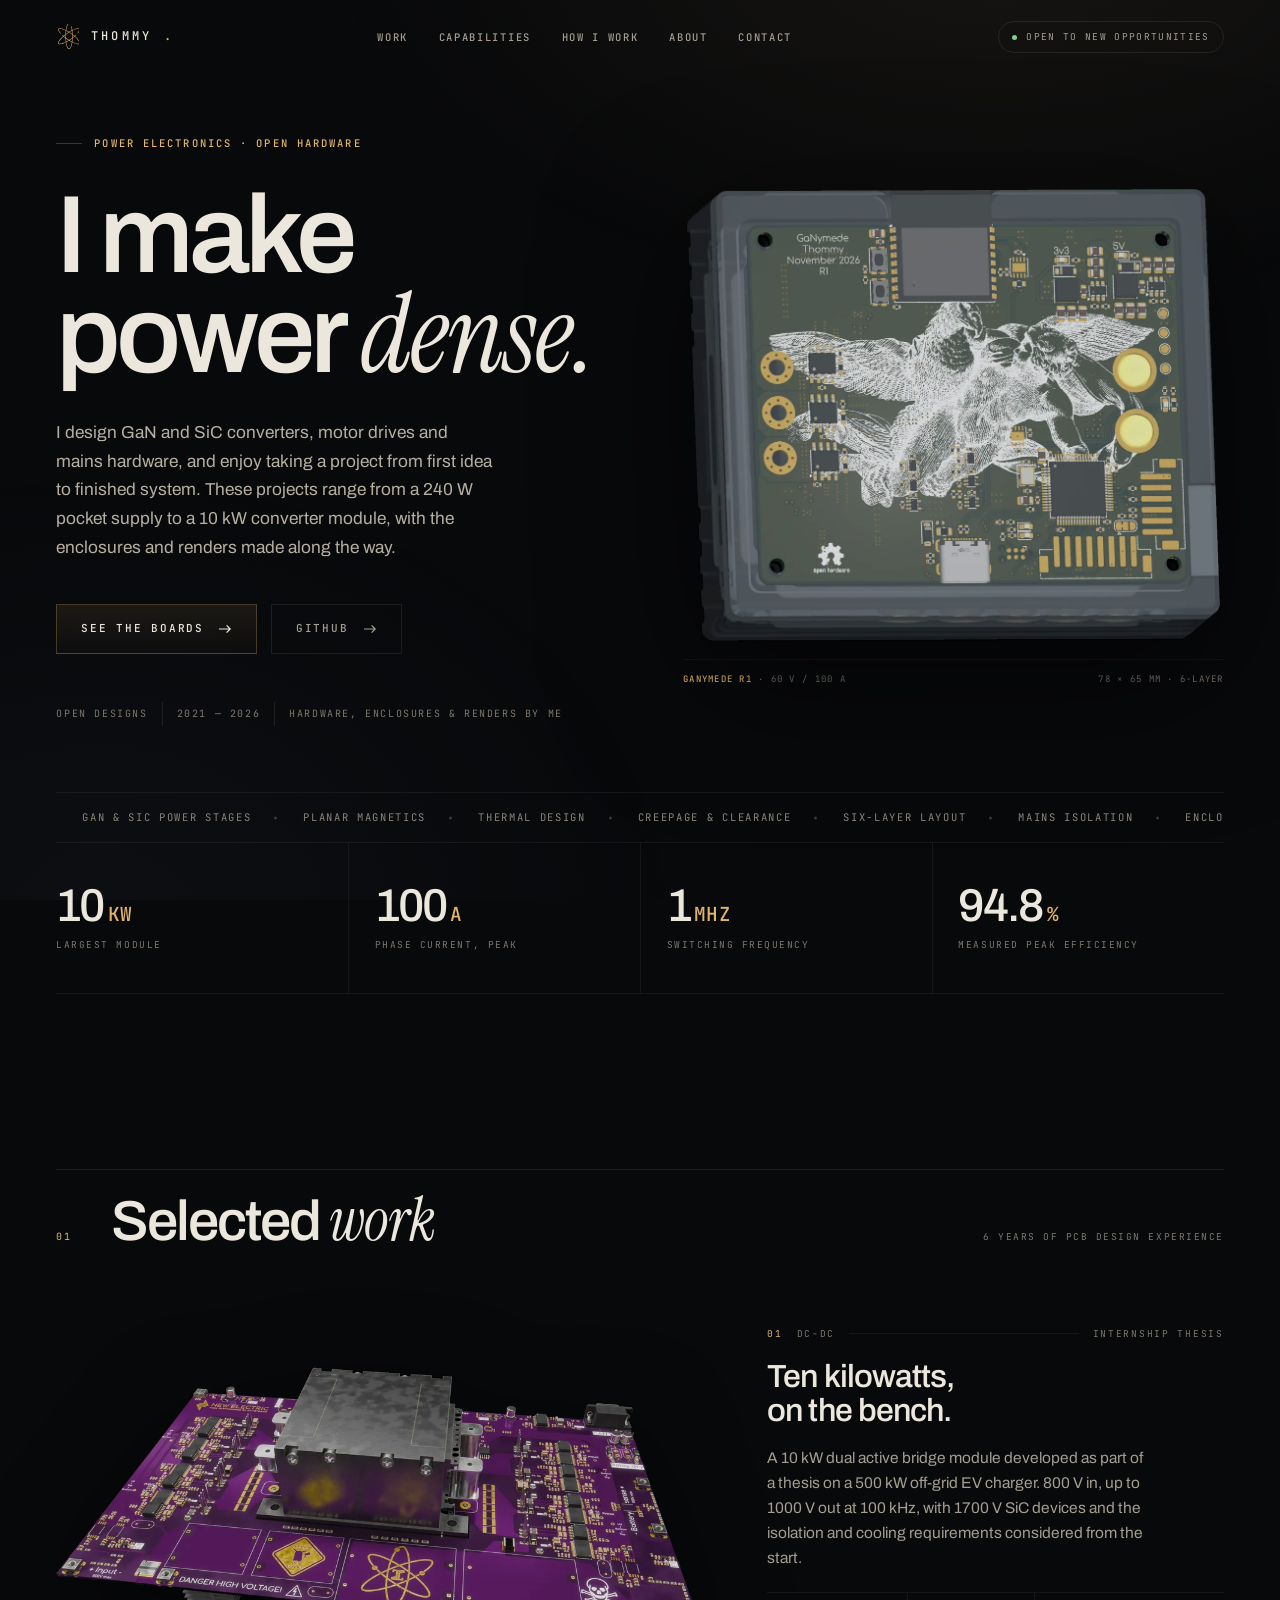
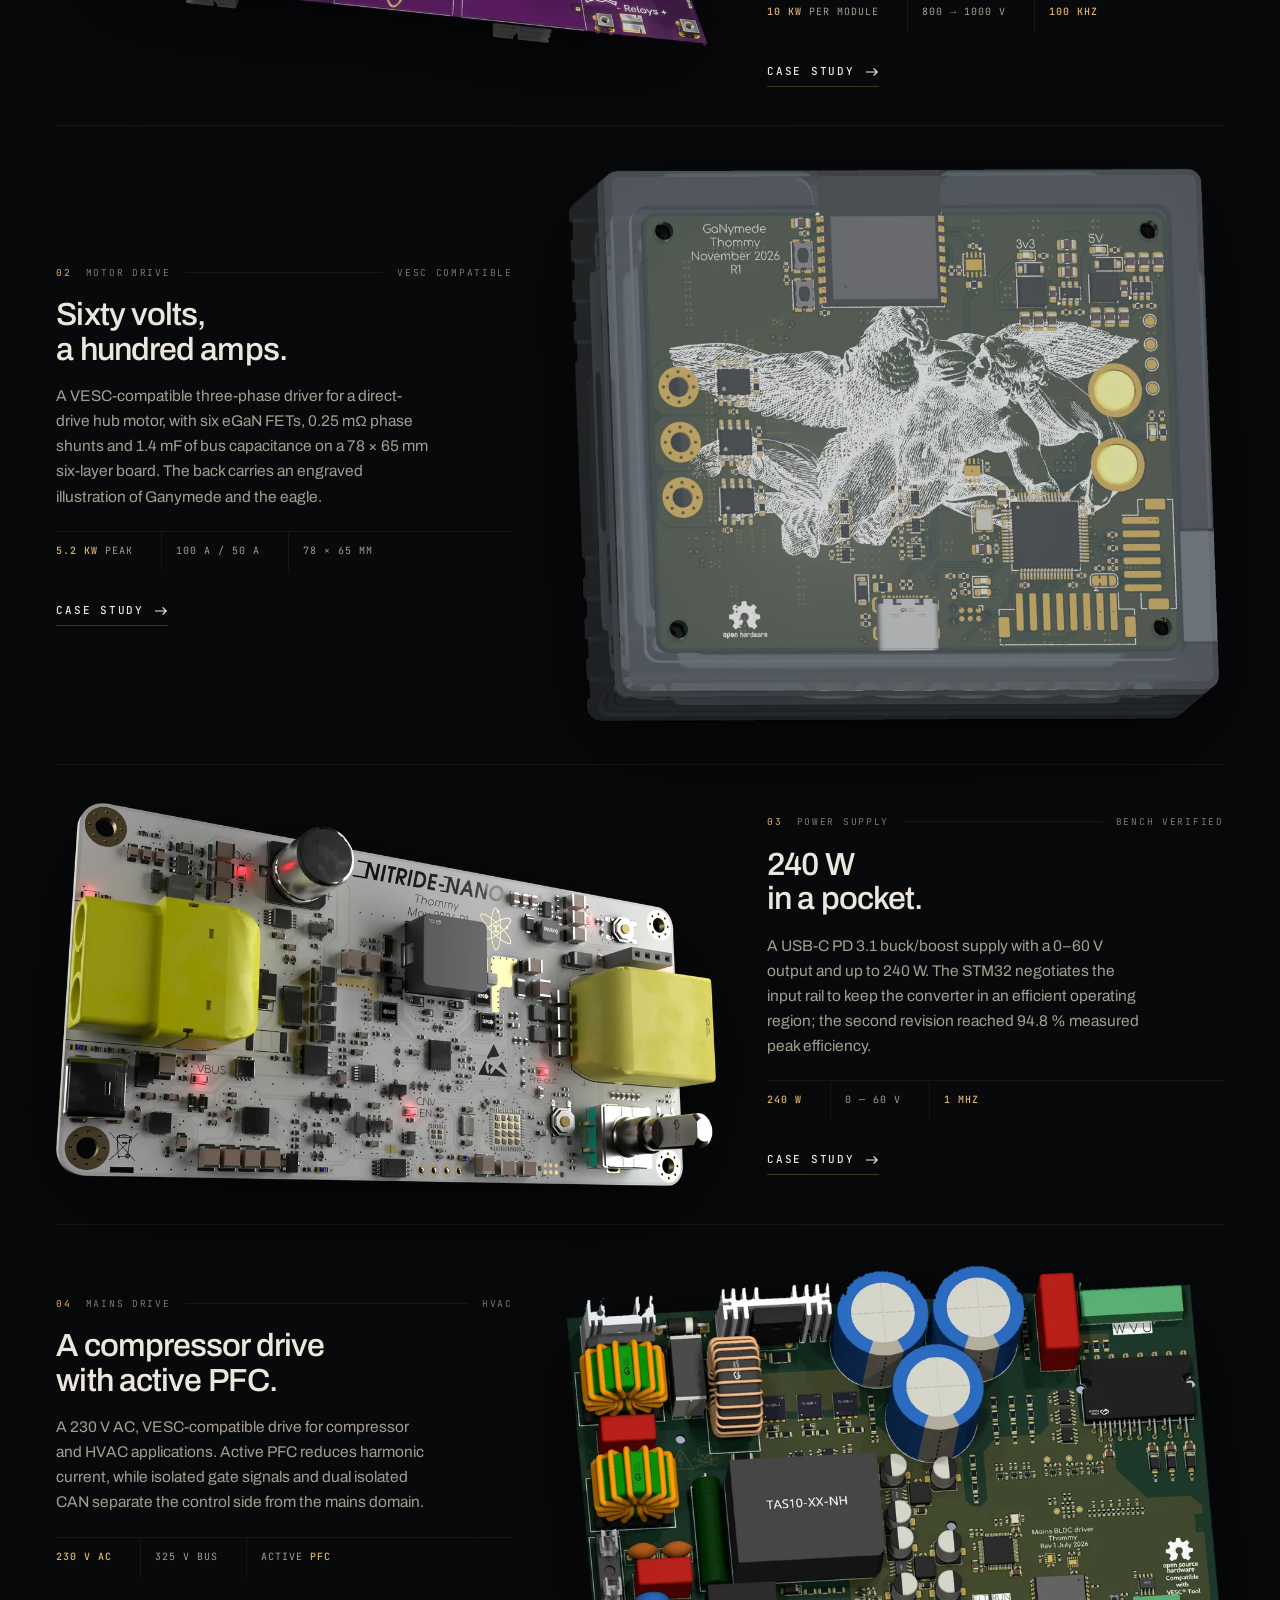
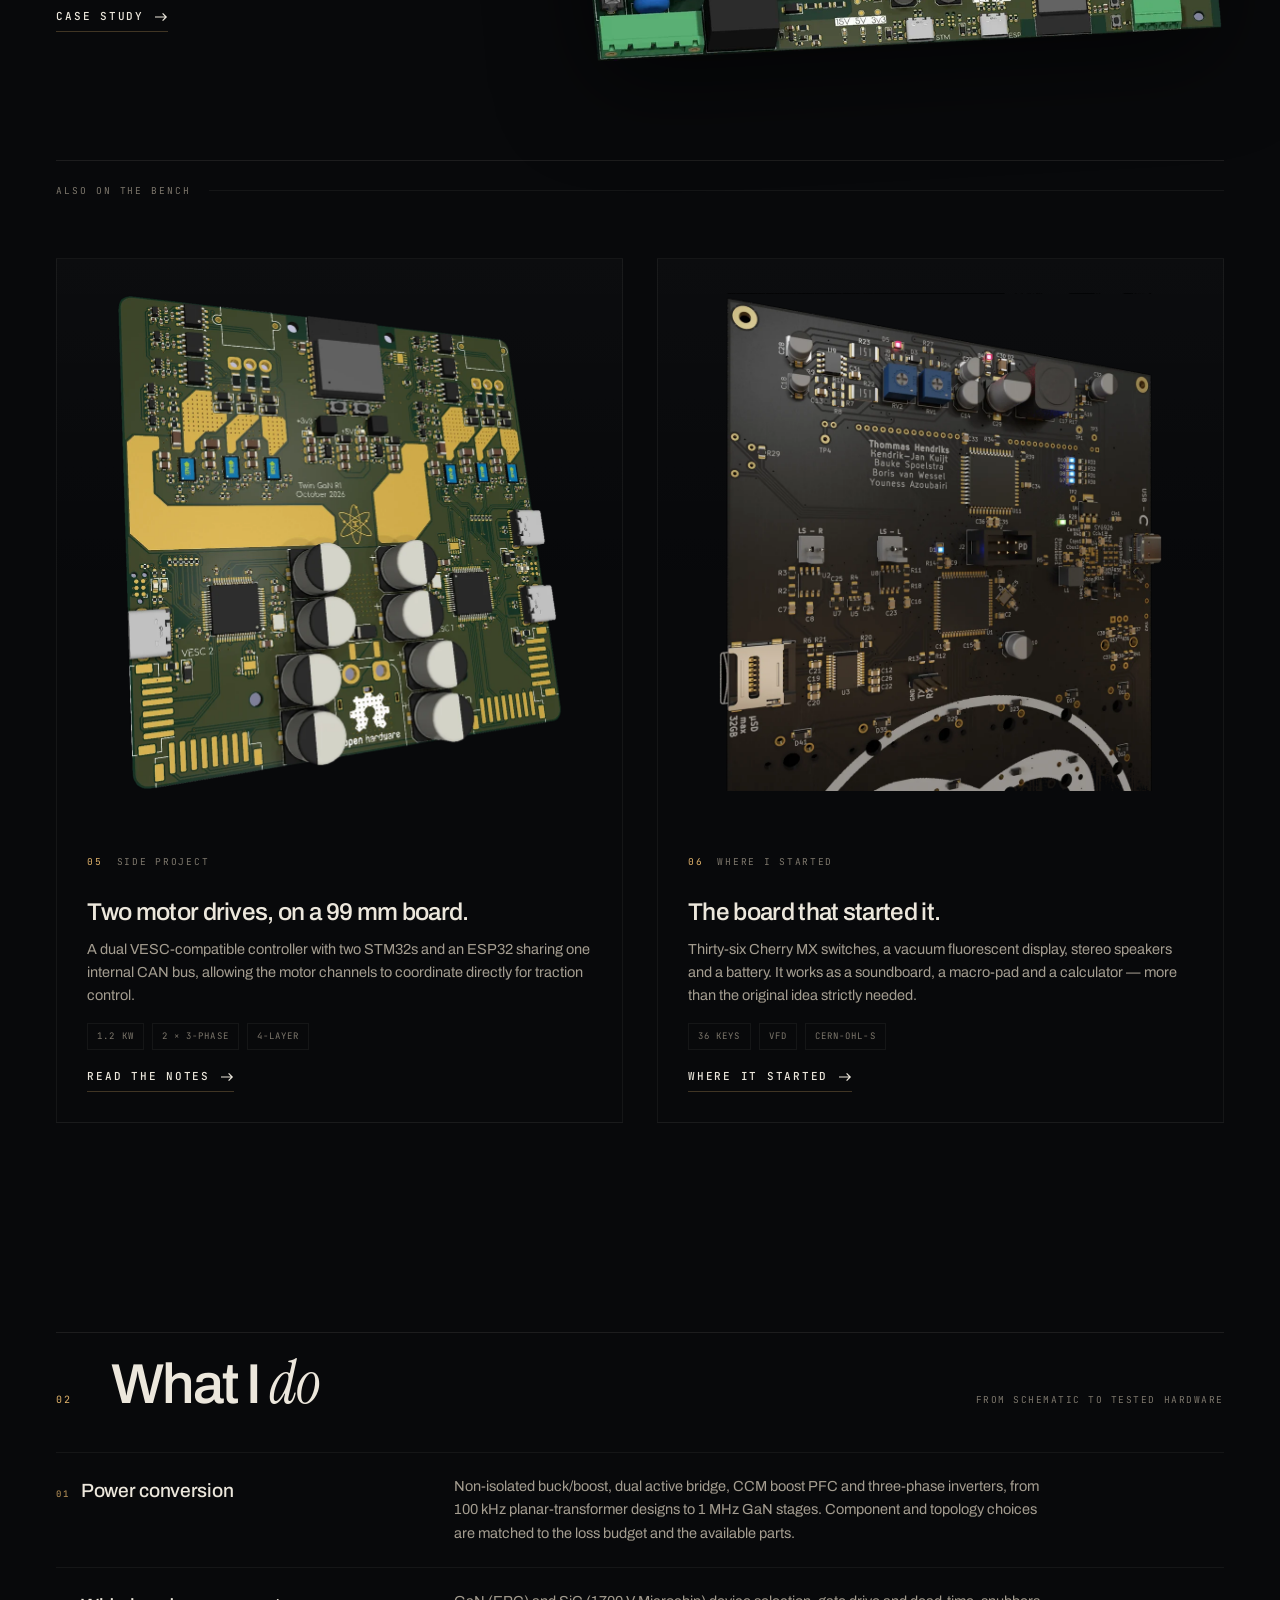
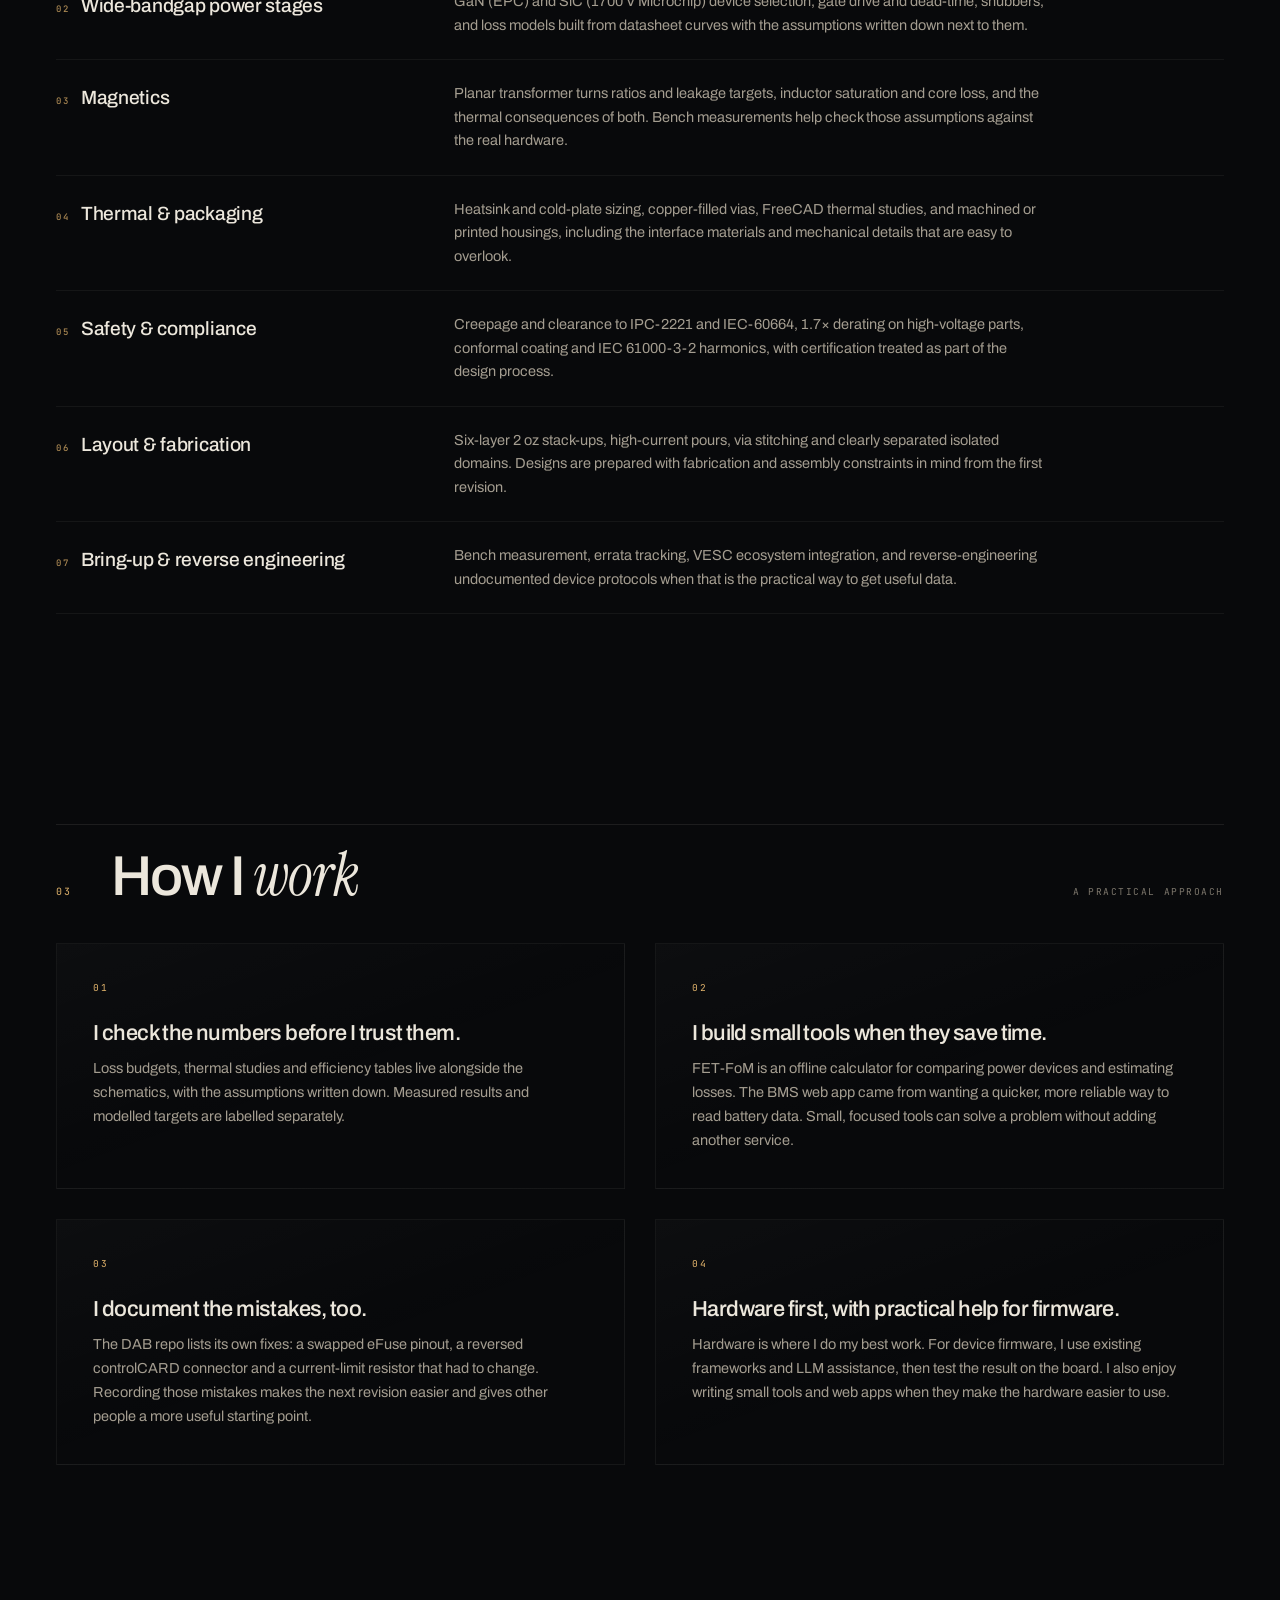
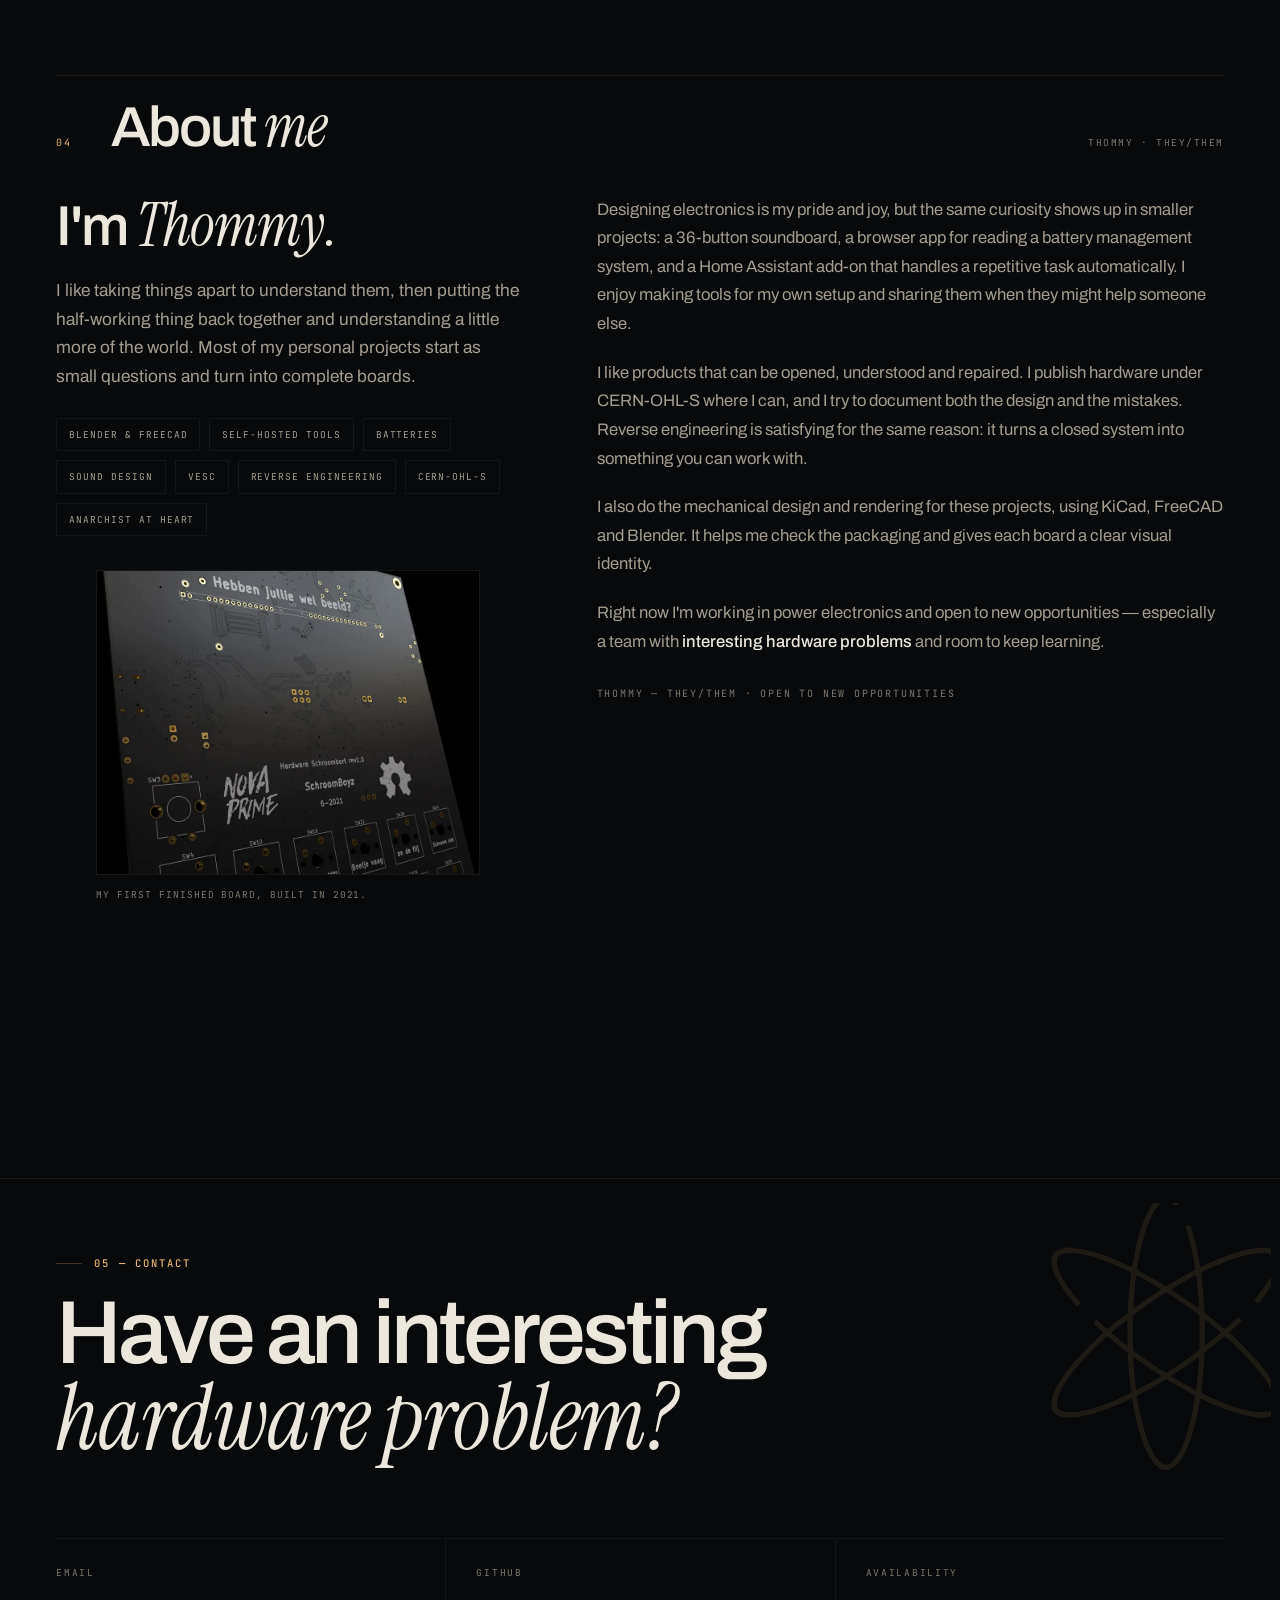
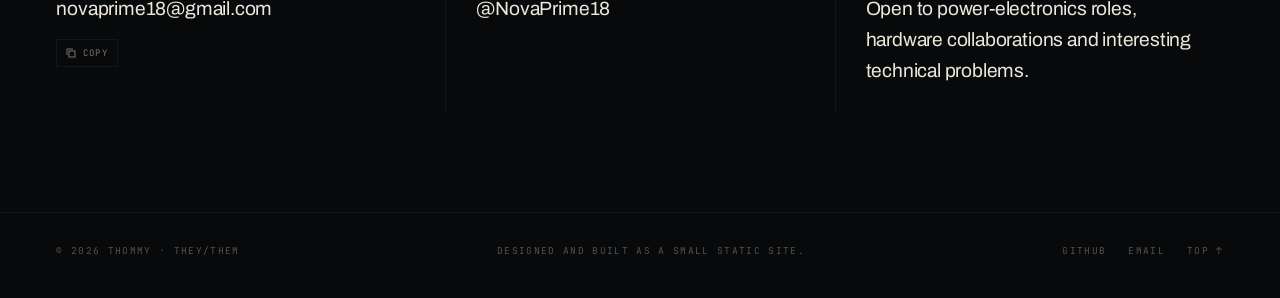
==== commit c730d8b5: "Replace the part-number ticker with capability phrases" ====
--- a/index.html
+++ b/index.html
@@ -81,8 +81,8 @@
     <div class="wrap">
       <div class="parts" aria-hidden="true">
         <div class="parts-track">
-          <span>EPC2361 eGaN</span><span>LMG1210</span><span>LT8390A</span><span>UCC28180D CCM PFC</span><span>IKCM10H60 IPM</span><span>MSC035SMA170B4 SiC</span><span>INA240A1</span><span>INA228</span><span>TJA1051</span><span>EPC23102 ePower</span><span>Planar transformer</span><span>6-layer · 2 oz</span>
-          <span>EPC2361 eGaN</span><span>LMG1210</span><span>LT8390A</span><span>UCC28180D CCM PFC</span><span>IKCM10H60 IPM</span><span>MSC035SMA170B4 SiC</span><span>INA240A1</span><span>INA228</span><span>TJA1051</span><span>EPC23102 ePower</span><span>Planar transformer</span><span>6-layer · 2 oz</span>
+          <span>GaN &amp; SiC power stages</span><span>Planar magnetics</span><span>Thermal design</span><span>Creepage &amp; clearance</span><span>Six-layer layout</span><span>Mains isolation</span><span>Enclosures</span><span>Renders</span><span>Reverse engineering</span>
+          <span>GaN &amp; SiC power stages</span><span>Planar magnetics</span><span>Thermal design</span><span>Creepage &amp; clearance</span><span>Six-layer layout</span><span>Mains isolation</span><span>Enclosures</span><span>Renders</span><span>Reverse engineering</span>
         </div>
       </div>
 
--- a/assets/css/style.css
+++ b/assets/css/style.css
@@ -479,10 +479,10 @@
 }
   .parts-track span {
   font-family: var(--mono);
-  font-size: 10px;
-  letter-spacing: 0.2em;
-  text-transform: uppercase;
-  color: #6d675d;
+  font-size: 10.5px;
+  letter-spacing: 0.16em;
+  text-transform: uppercase;
+  color: #8a8478;
   padding: 0 26px;
   position: relative;
   white-space: nowrap;
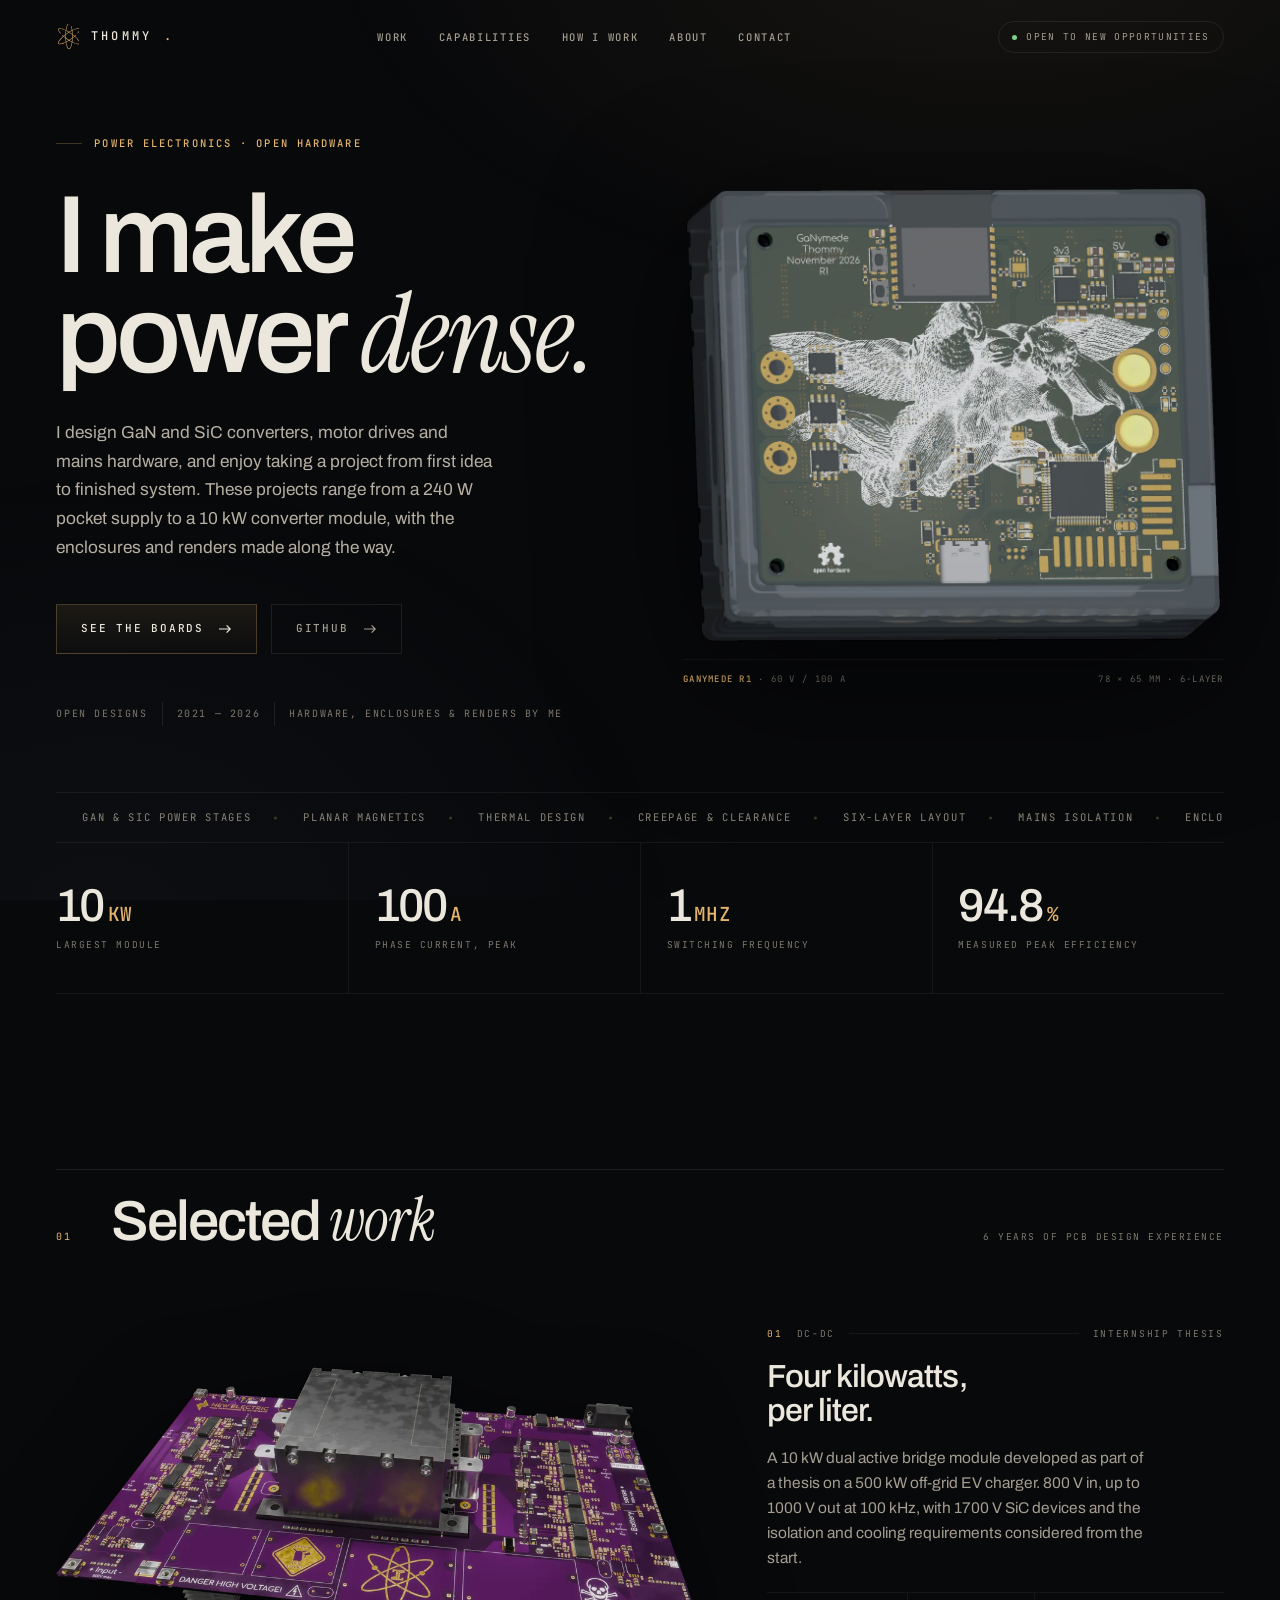
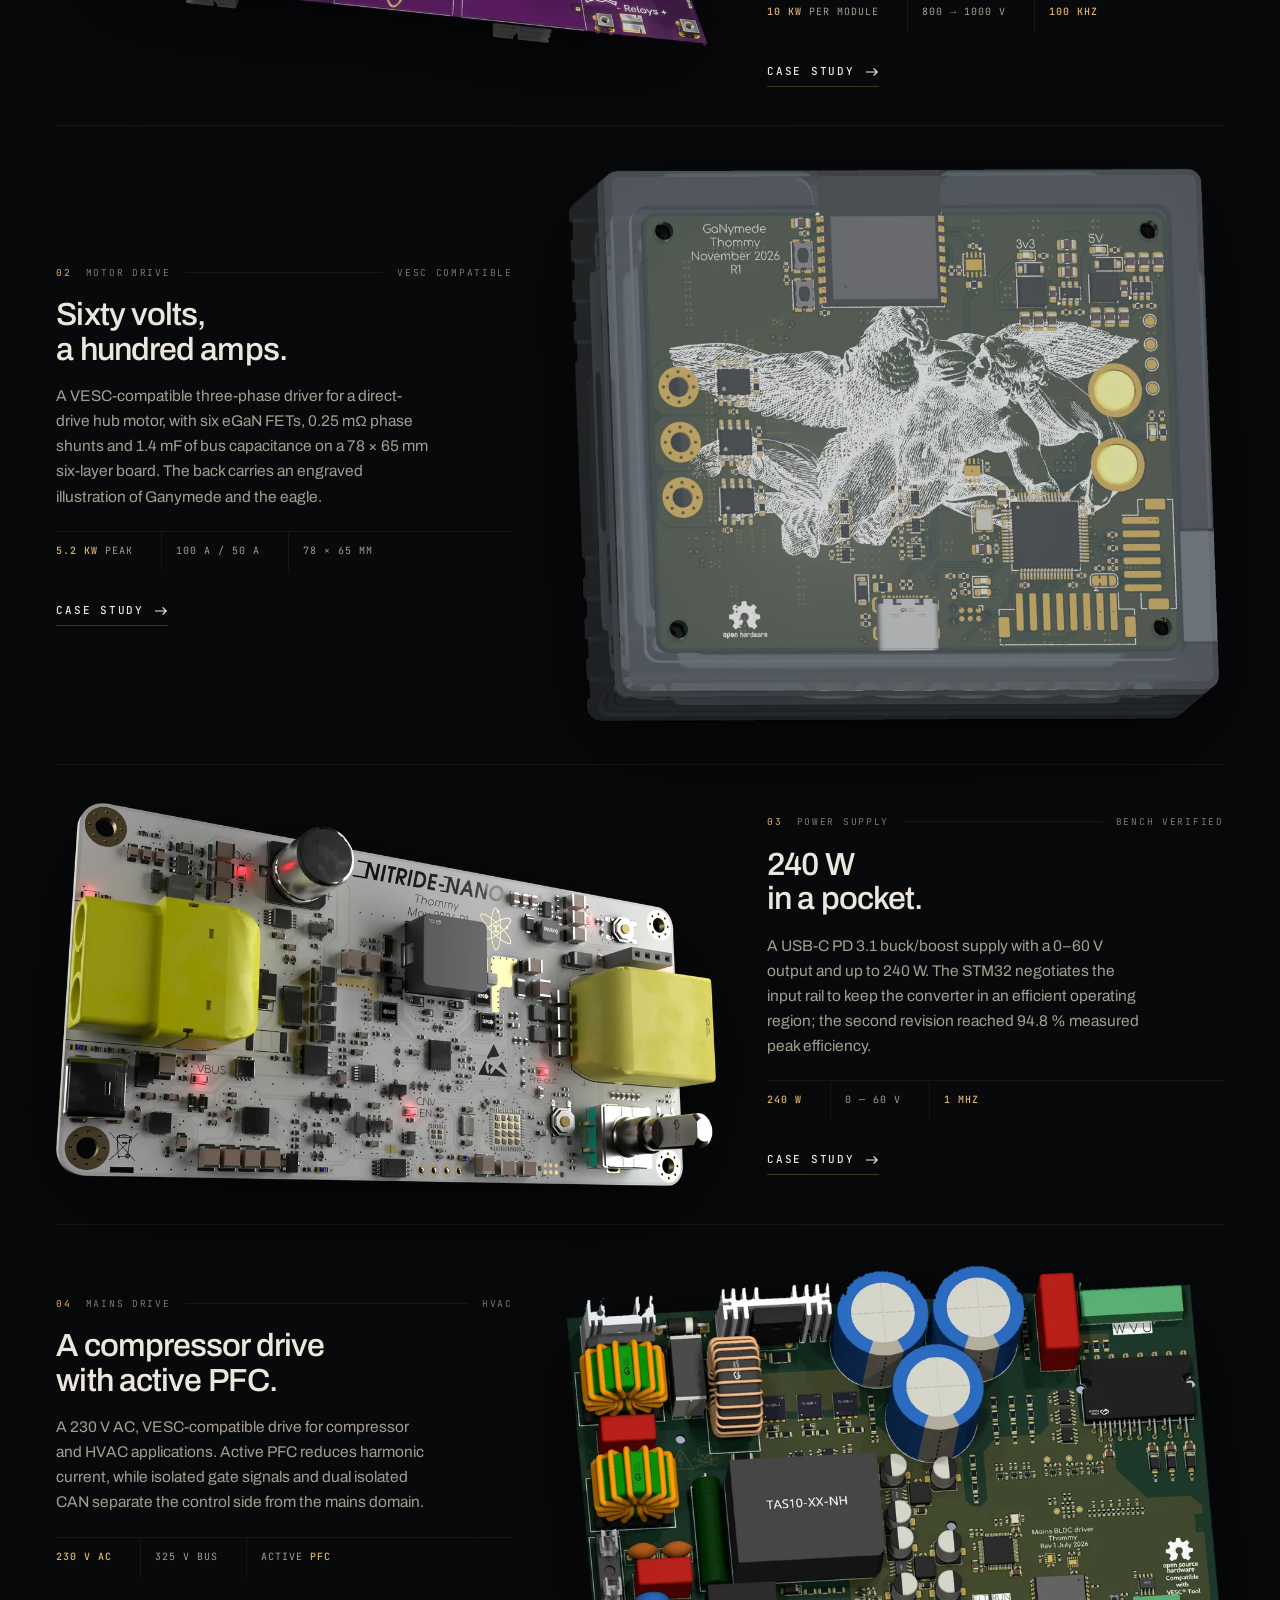
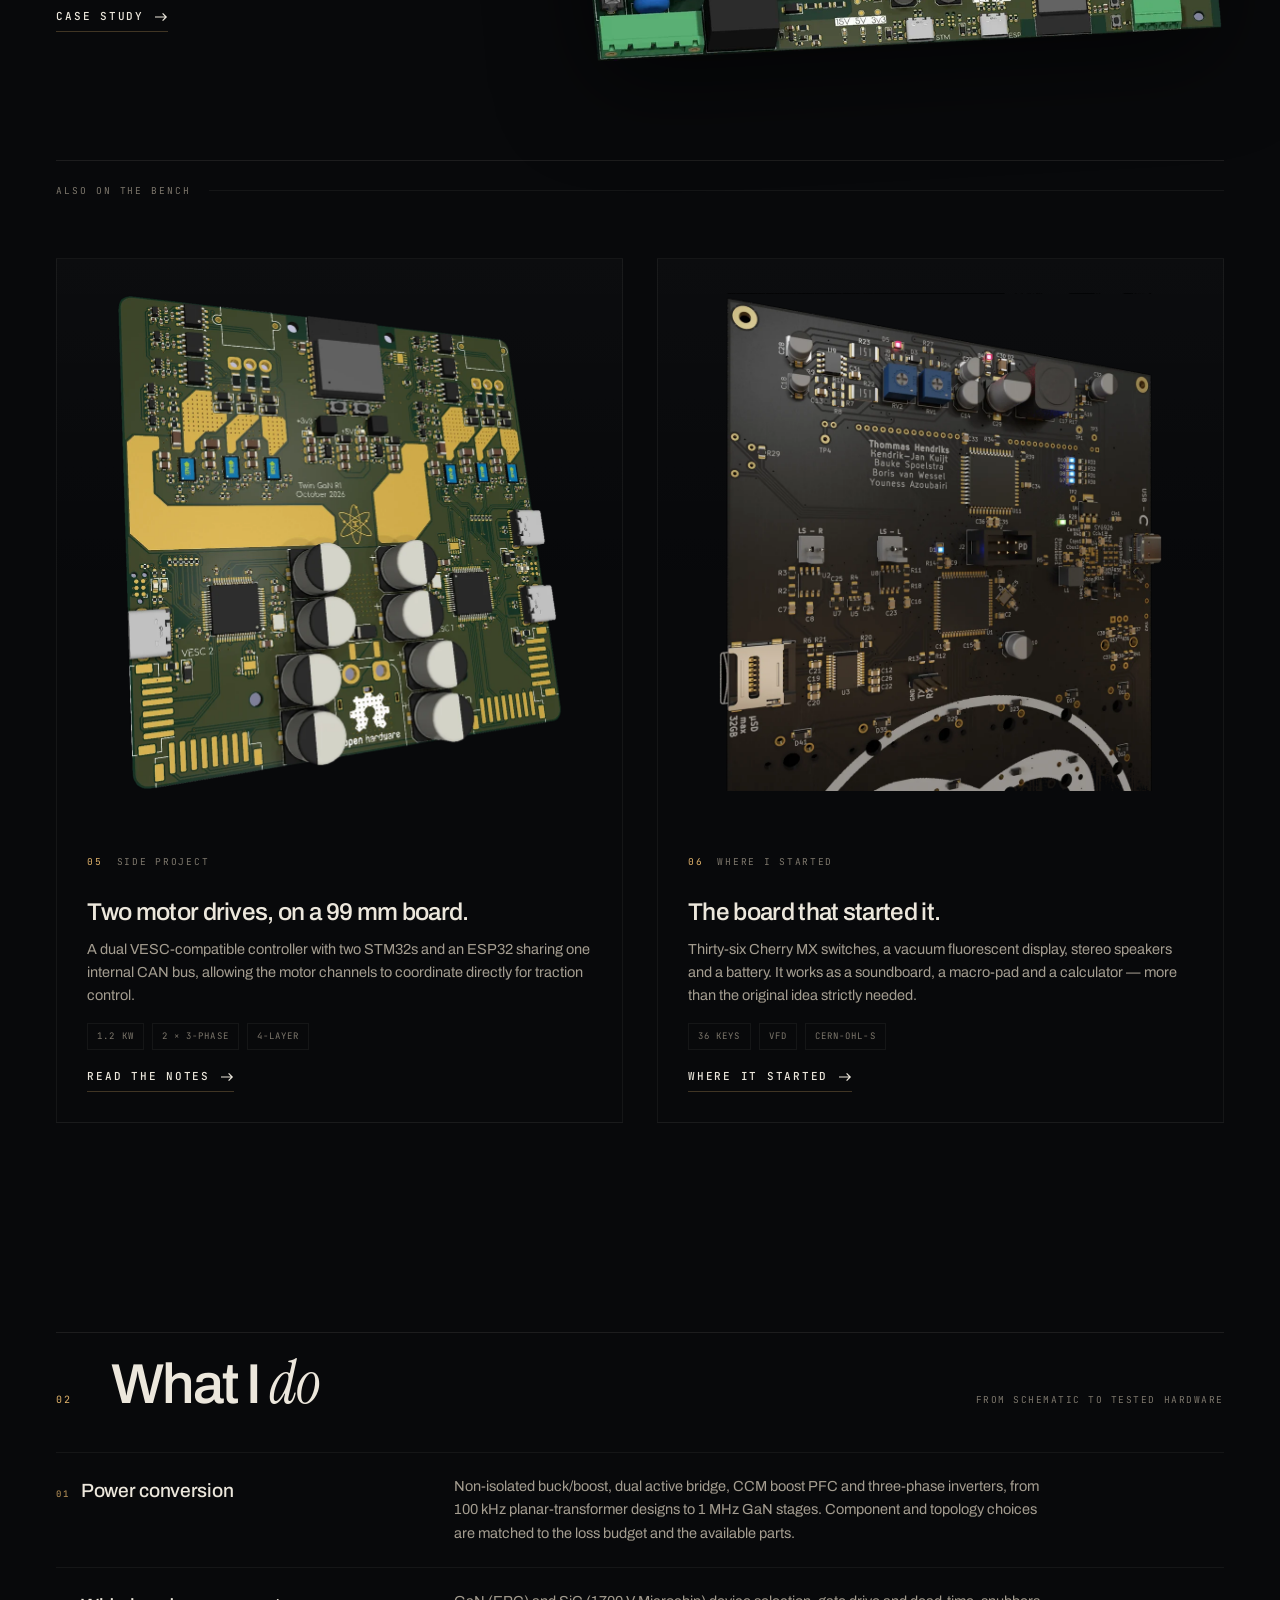
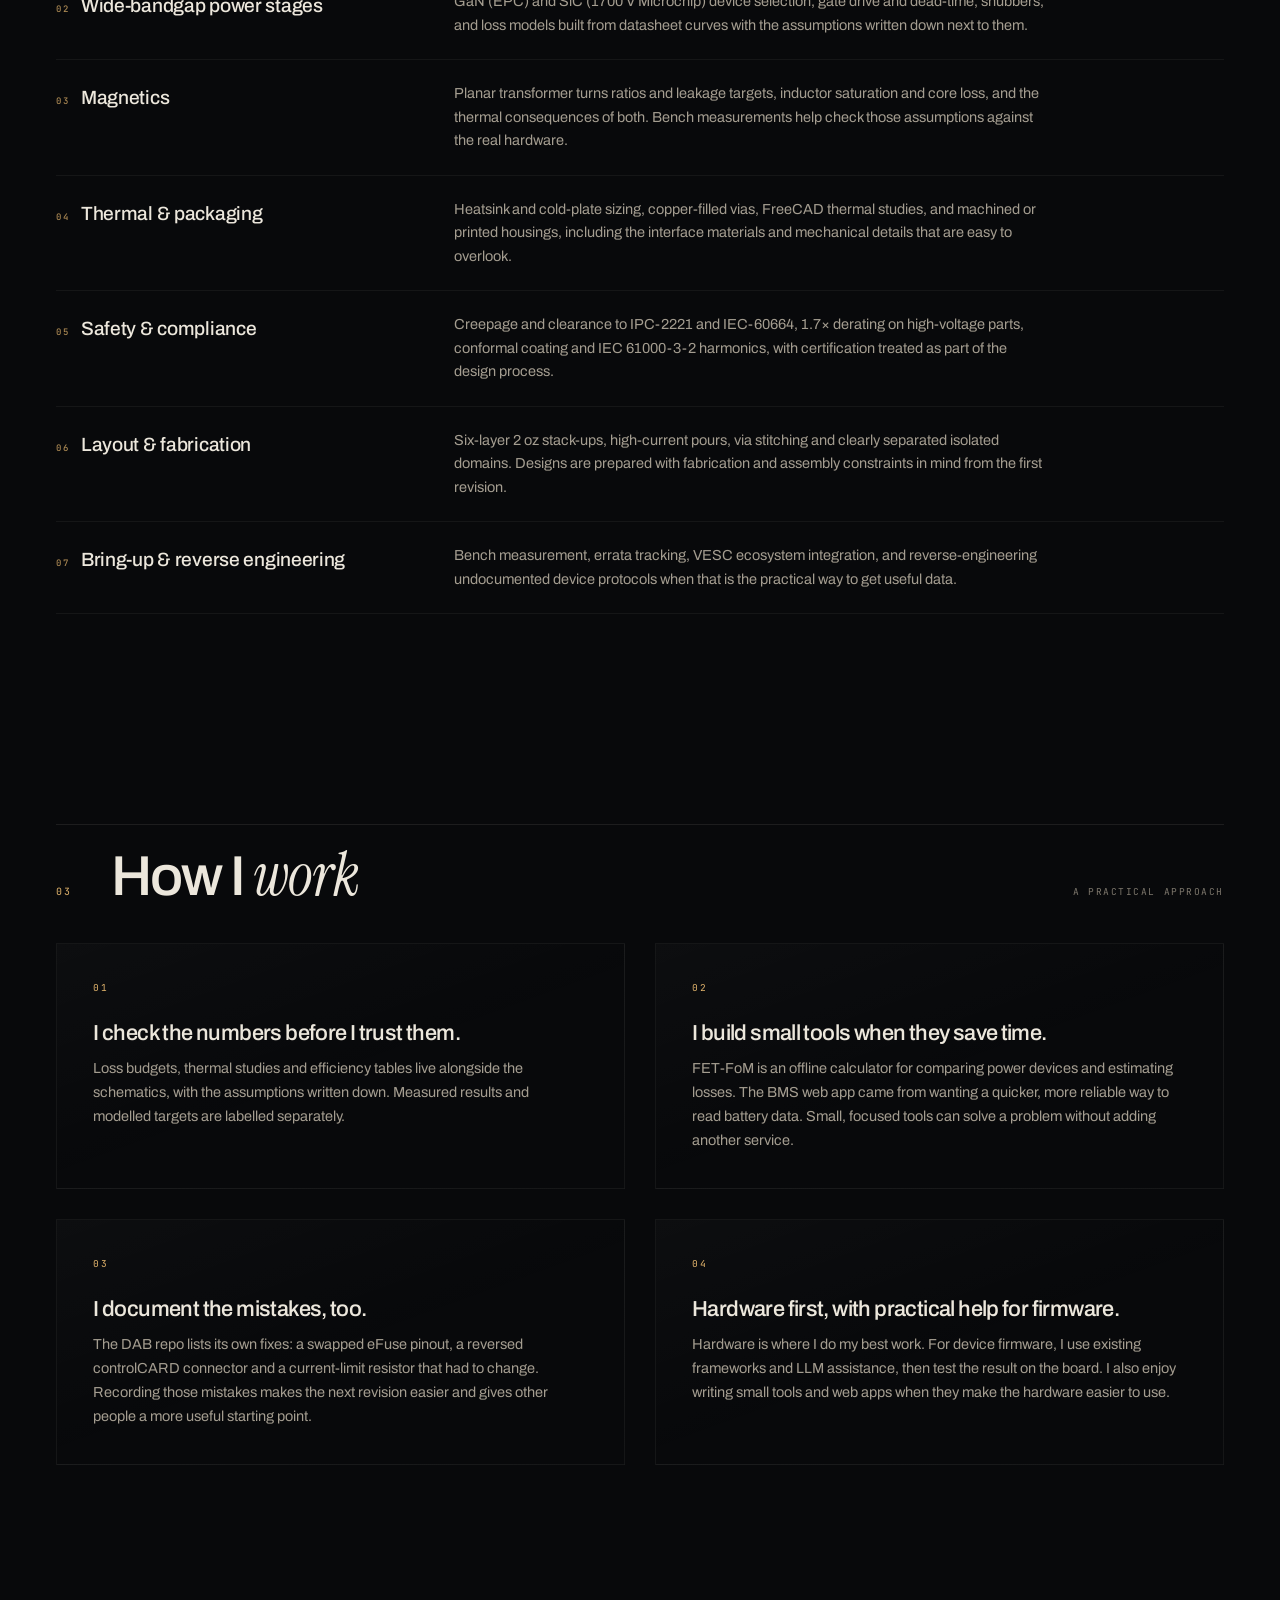
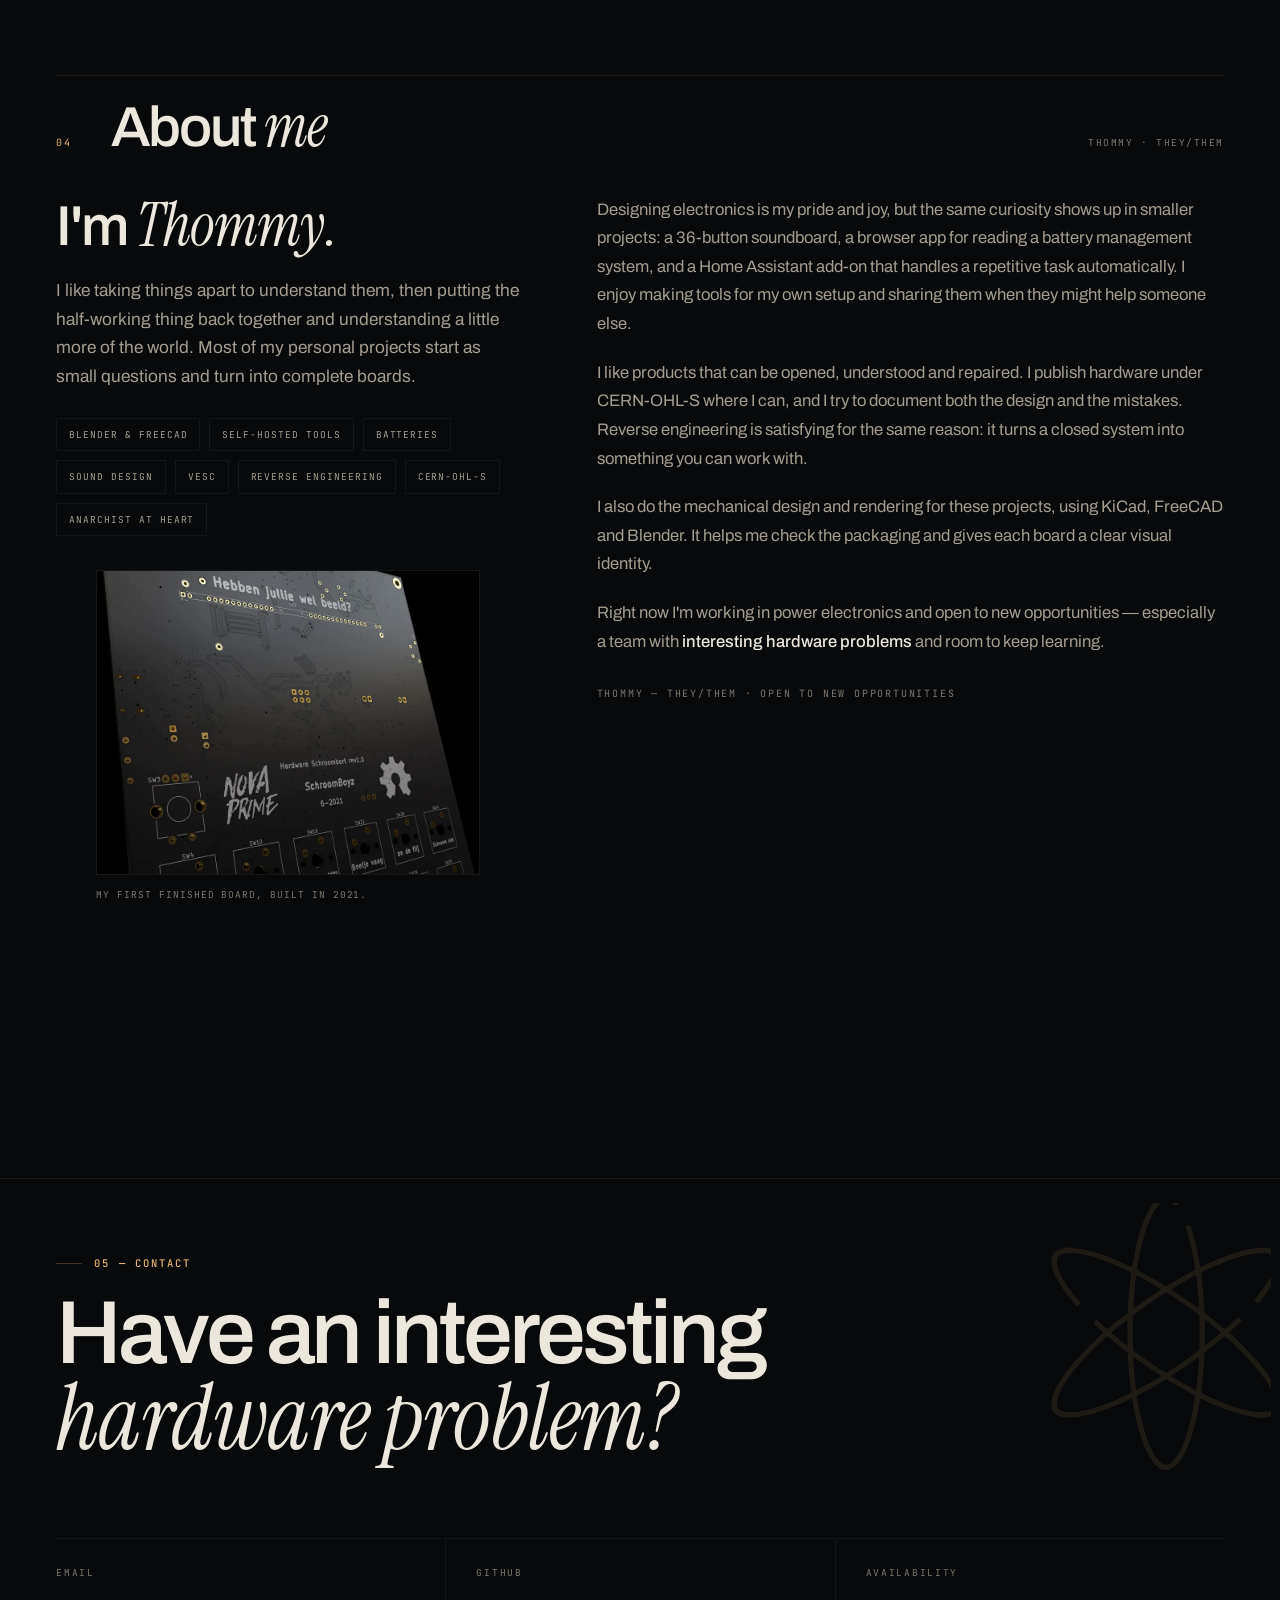
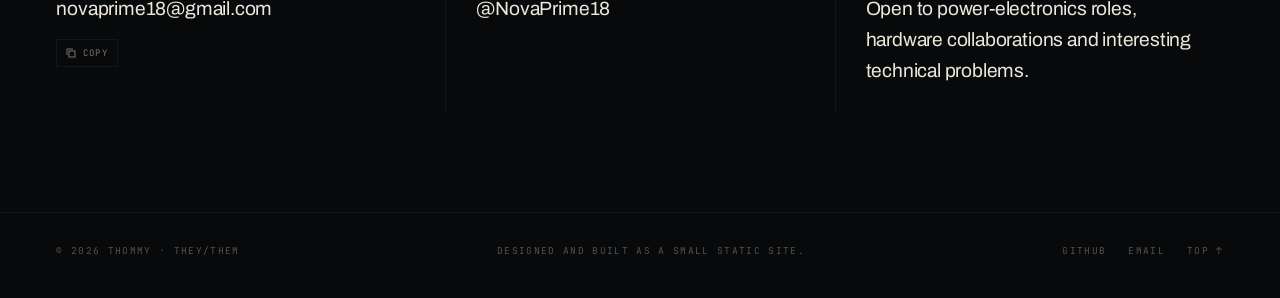
==== commit 731b8f3b: "edited" ====
--- a/index.html
+++ b/index.html
@@ -116,7 +116,7 @@
         </a>
         <div class="project-body">
           <div class="project-index"><i>01</i><span>DC-DC</span><span class="rule" aria-hidden="true"></span><span>Internship thesis</span></div>
-          <h3><a href="projects/dab-dcdc.html">Ten kilowatts,<br>on the bench.</a></h3>
+          <h3><a href="projects/dab-dcdc.html">Four kilowatts,<br>per liter.</a></h3>
           <p>A 10 kW dual active bridge module developed as part of a thesis on a 500 kW off-grid EV charger. 800 V in, up to 1000 V out at 100 kHz, with 1700 V SiC devices and the isolation and cooling requirements considered from the start.</p>
           <ul class="spec-line">
             <li><b>10 kW</b> per module</li>
@@ -340,7 +340,7 @@
             <span class="chip">Reverse engineering</span>
             <span class="chip">CERN-OHL-S</span>
             <span class="chip">Anarchist at heart</span>
-          </div>
+          </div> 
           <figure class="about-media">
             <img src="assets/img/schroombort-photo-950.webp"
                  srcset="assets/img/schroombort-photo-950.webp 950w, assets/img/schroombort-photo-1500.webp 1500w"
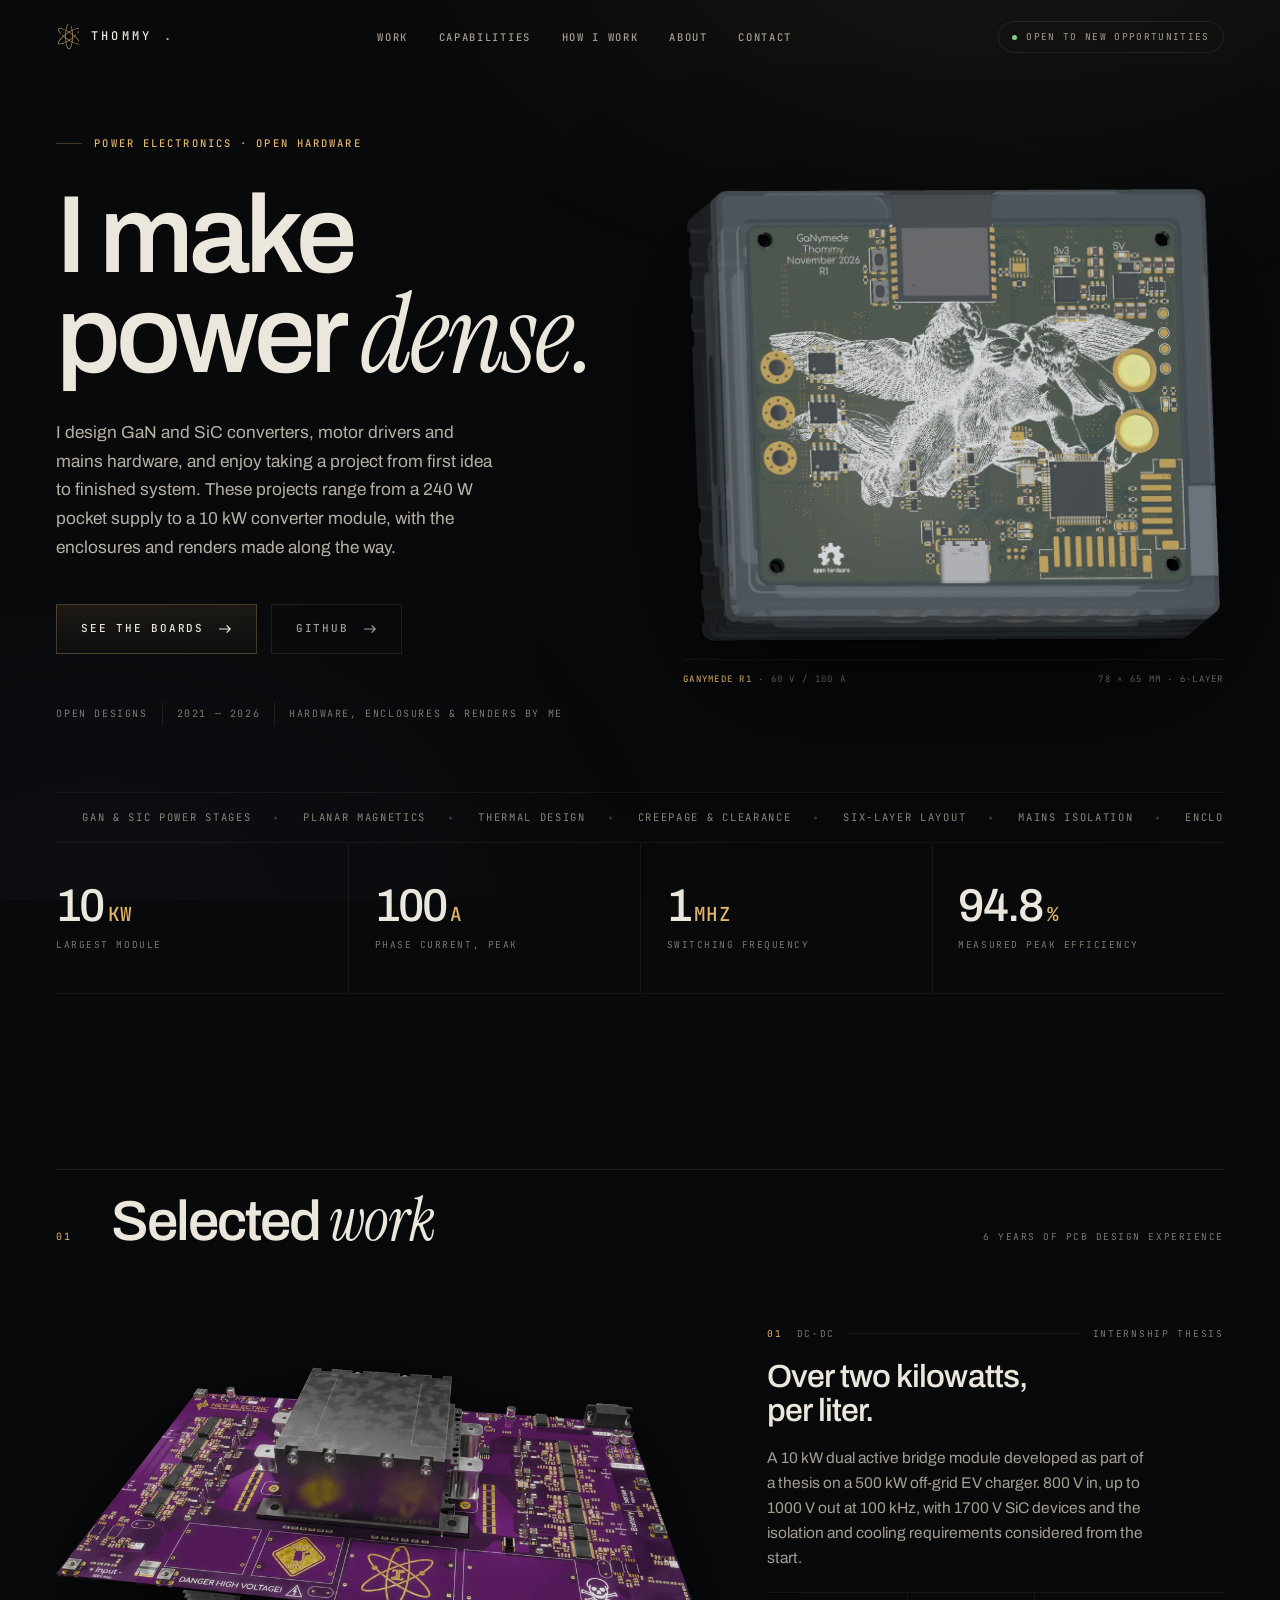
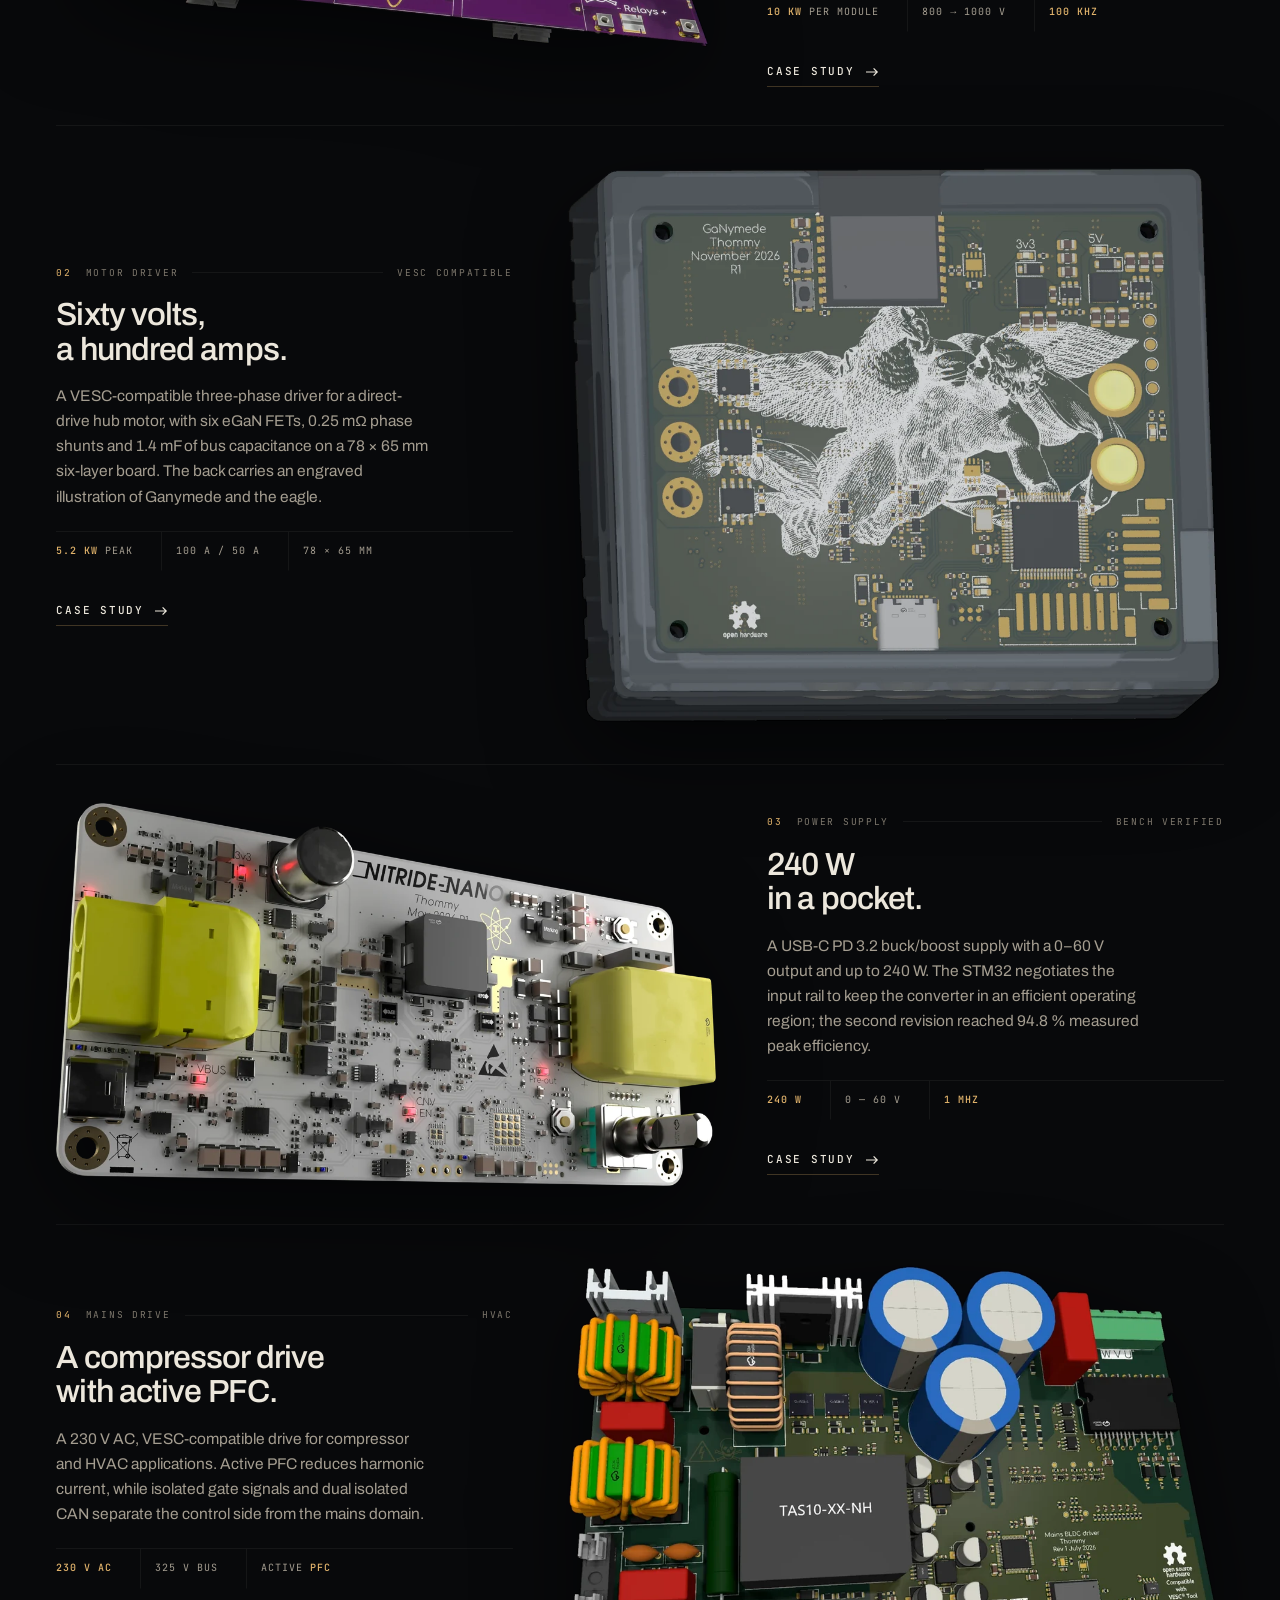
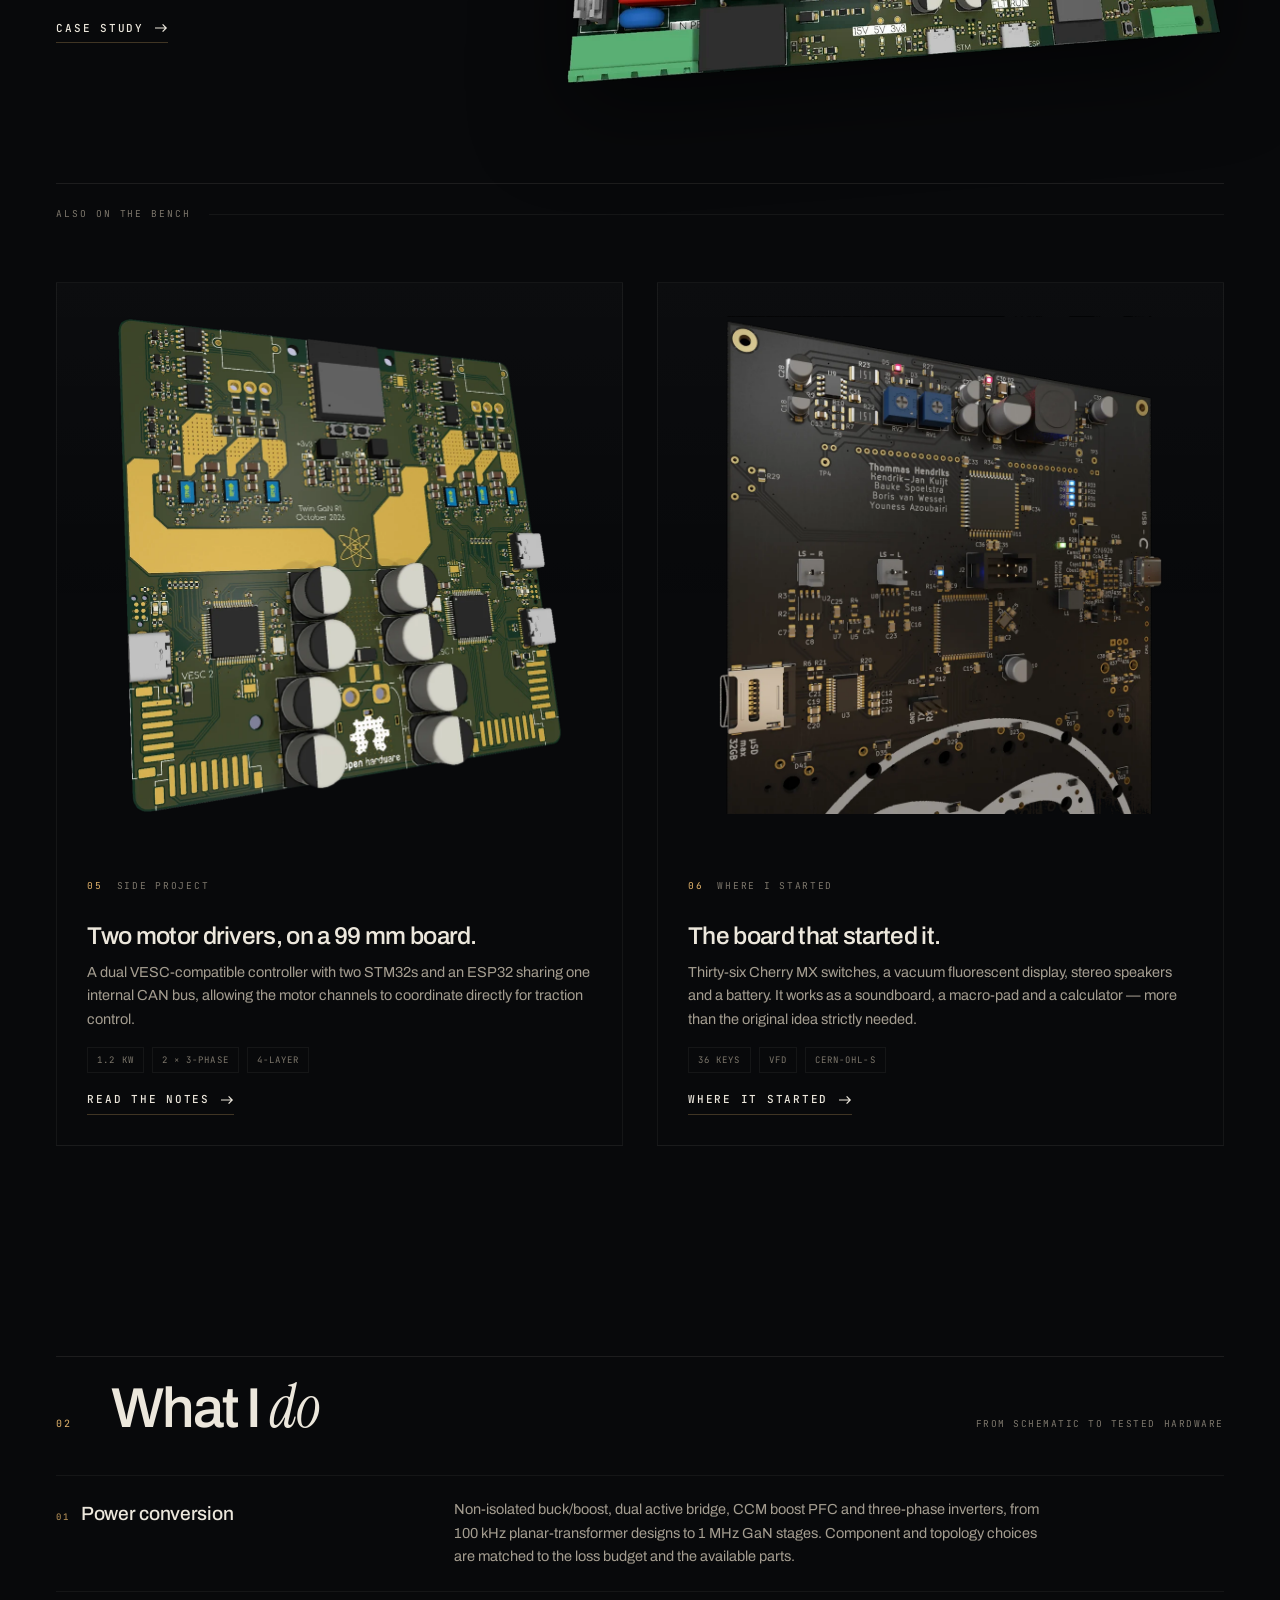
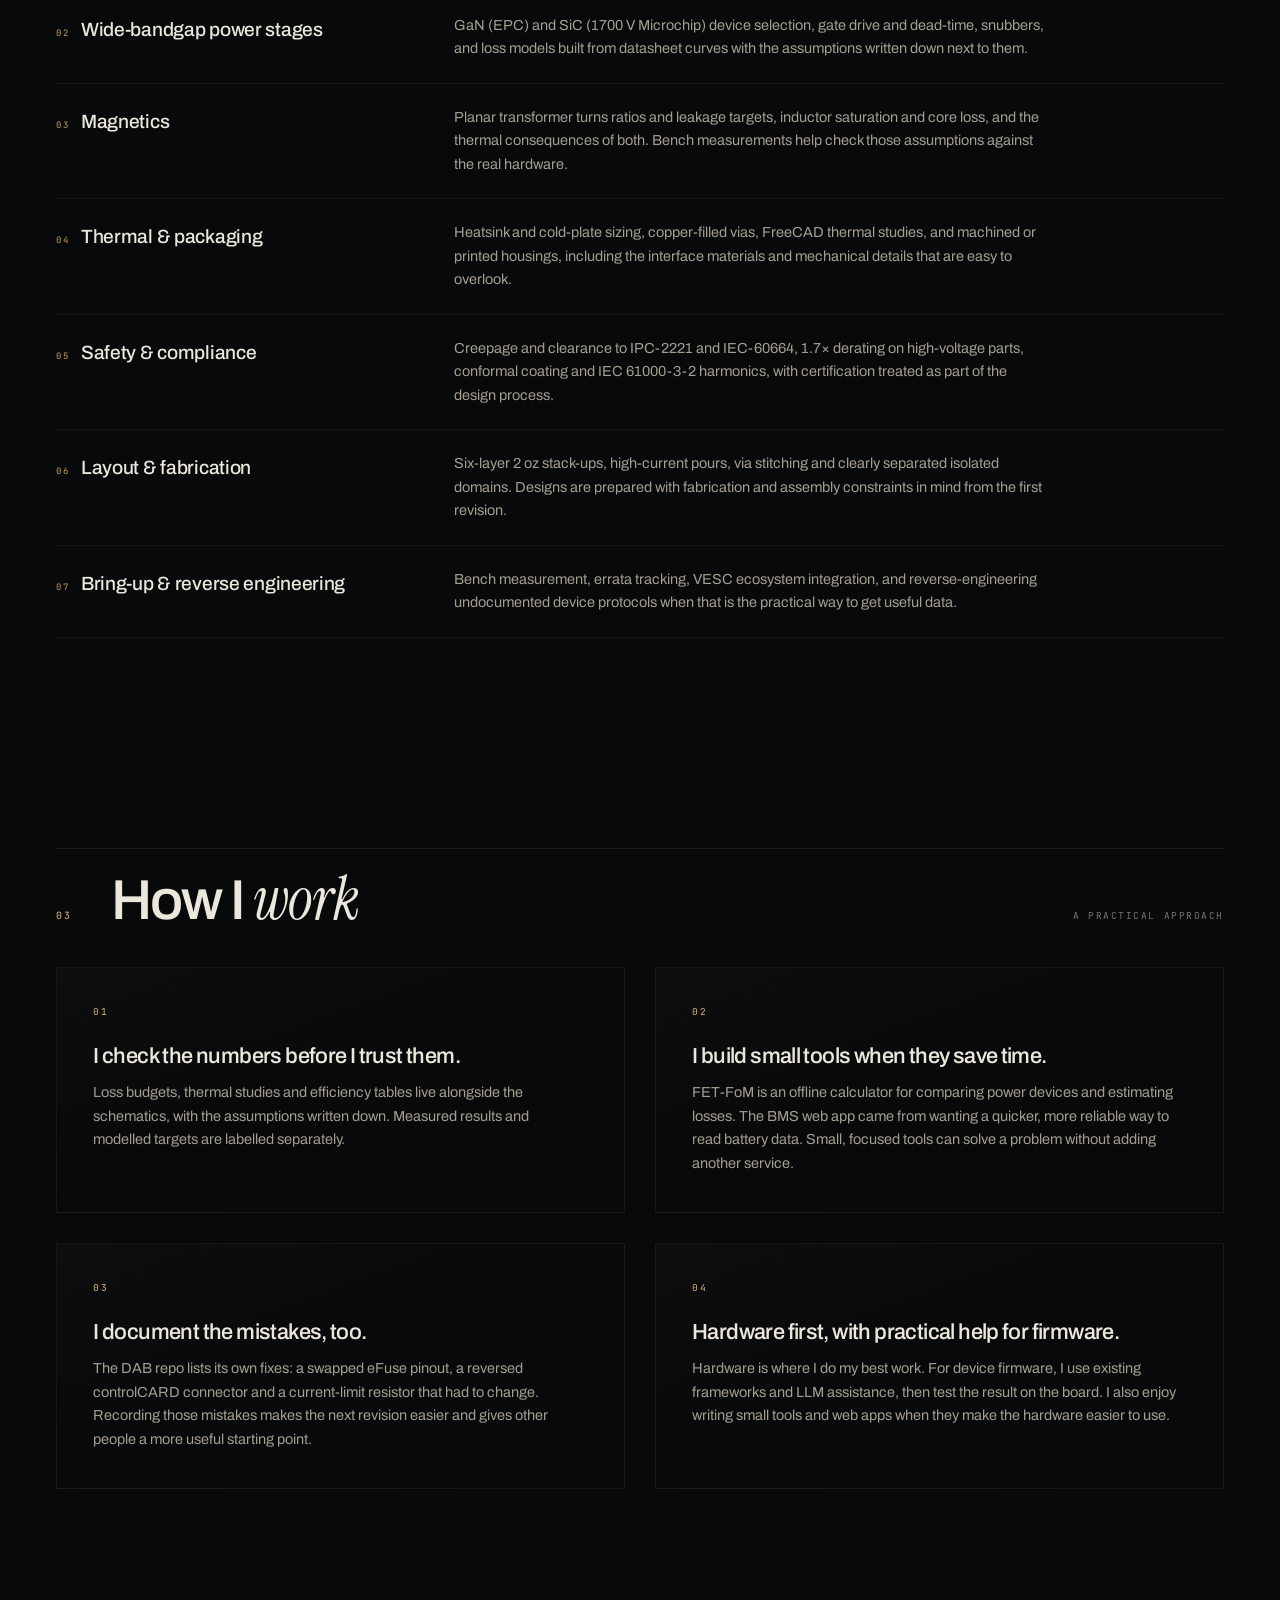
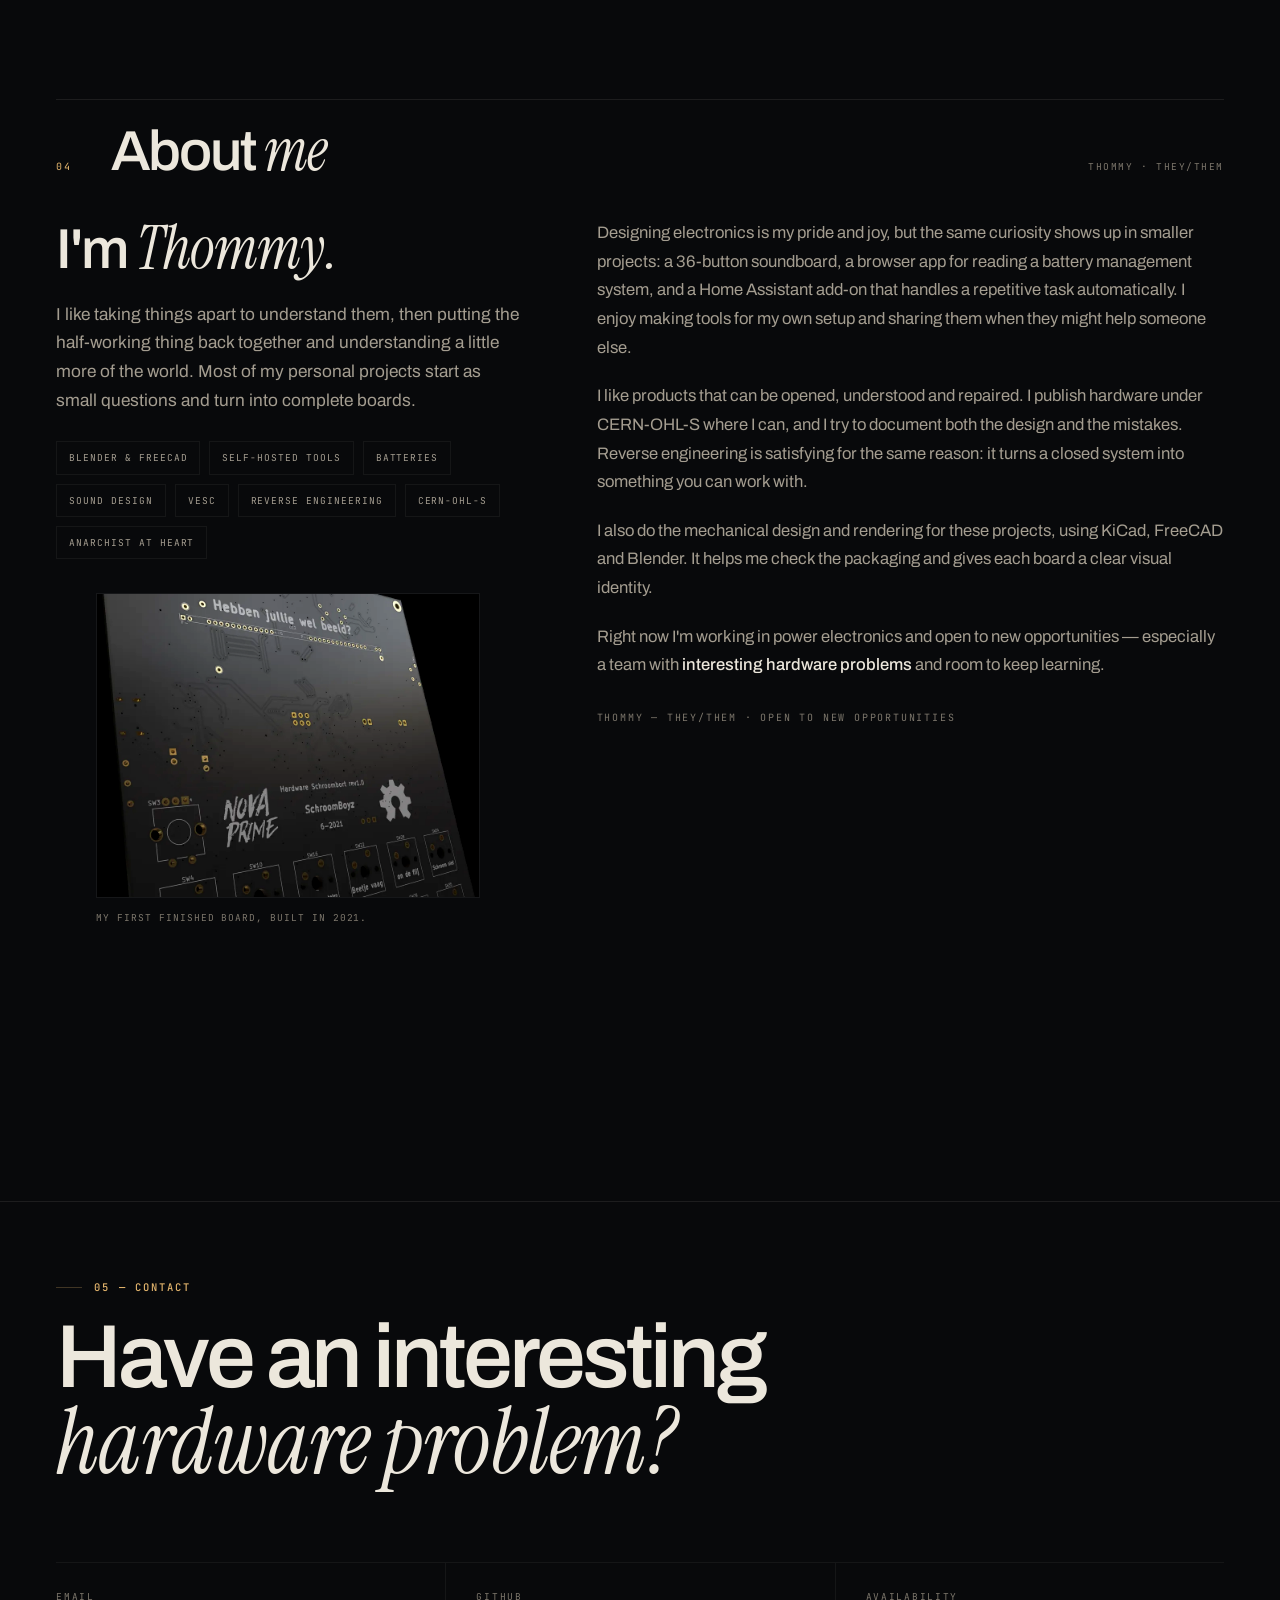
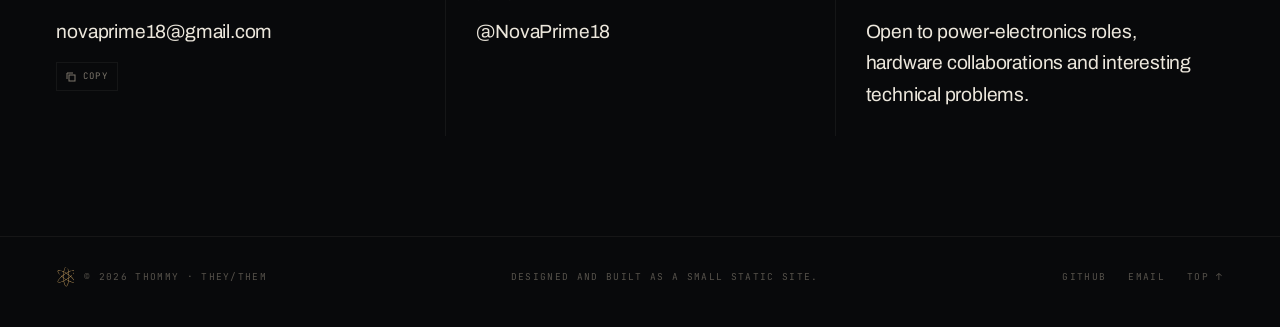
==== commit a70d5dcc: "Add Ganymede and compressor photos, PD 3.2 and motor driver wording" ====
--- a/index.html
+++ b/index.html
@@ -4,12 +4,12 @@
 <meta charset="utf-8">
 <meta name="viewport" content="width=device-width, initial-scale=1">
 <title>Thommy — Power Electronics &amp; Open Hardware</title>
-<meta name="description" content="Power electronics and open hardware by Thommy: GaN and SiC converters, motor drives and mains hardware, from a 240 W pocket supply to a 10 kW converter module.">
+<meta name="description" content="Power electronics and open hardware by Thommy: GaN and SiC converters, motor drivers and mains hardware, from a 240 W pocket supply to a 10 kW converter module.">
 <meta name="author" content="Thommy">
 <meta name="theme-color" content="#08090b">
 <meta property="og:type" content="website">
 <meta property="og:title" content="Thommy — Power Electronics &amp; Open Hardware">
-<meta property="og:description" content="Open hardware, 240 W to 10 kW: GaN and SiC power stages, motor drives and mains electronics.">
+<meta property="og:description" content="Open hardware, 240 W to 10 kW: GaN and SiC power stages, motor drivers and mains electronics.">
 <meta property="og:image" content="assets/og.png">
 <meta name="twitter:card" content="summary_large_image">
 <link rel="icon" href="assets/favicon.svg" type="image/svg+xml">
@@ -54,7 +54,7 @@
           <span class="line">I make</span>
           <span class="line">power <em class="serif">dense.</em></span>
         </h1>
-        <p class="lede">I design GaN and SiC converters, motor drives and mains hardware, and enjoy taking a project from first idea to finished system. These projects range from a 240&nbsp;W pocket supply to a 10&nbsp;kW converter module, with the enclosures and renders made along the way.</p>
+        <p class="lede">I design GaN and SiC converters, motor drivers and mains hardware, and enjoy taking a project from first idea to finished system. These projects range from a 240&nbsp;W pocket supply to a 10&nbsp;kW converter module, with the enclosures and renders made along the way.</p>
         <div class="hero-cta">
           <a class="btn" href="#work">See the boards <svg width="14" height="10" viewBox="0 0 14 10" fill="none" aria-hidden="true"><path d="M1 5h11M8.6 1.4 12.2 5l-3.6 3.6" stroke="currentColor" stroke-width="1.2"/></svg></a>
           <a class="btn btn--ghost" href="https://github.com/NovaPrime18" target="_blank" rel="noopener">GitHub <svg width="14" height="10" viewBox="0 0 14 10" fill="none" aria-hidden="true"><path d="M1 5h11M8.6 1.4 12.2 5l-3.6 3.6" stroke="currentColor" stroke-width="1.2"/></svg></a>
@@ -116,7 +116,7 @@
         </a>
         <div class="project-body">
           <div class="project-index"><i>01</i><span>DC-DC</span><span class="rule" aria-hidden="true"></span><span>Internship thesis</span></div>
-          <h3><a href="projects/dab-dcdc.html">Four kilowatts,<br>per liter.</a></h3>
+          <h3><a href="projects/dab-dcdc.html">Over two kilowatts,<br>per liter.</a></h3>
           <p>A 10 kW dual active bridge module developed as part of a thesis on a 500 kW off-grid EV charger. 800 V in, up to 1000 V out at 100 kHz, with 1700 V SiC devices and the isolation and cooling requirements considered from the start.</p>
           <ul class="spec-line">
             <li><b>10 kW</b> per module</li>
@@ -138,7 +138,7 @@
                loading="lazy">
         </a>
         <div class="project-body">
-          <div class="project-index"><i>02</i><span>Motor drive</span><span class="rule" aria-hidden="true"></span><span>VESC compatible</span></div>
+          <div class="project-index"><i>02</i><span>Motor driver</span><span class="rule" aria-hidden="true"></span><span>VESC compatible</span></div>
           <h3><a href="projects/ganymede.html">Sixty volts,<br>a hundred amps.</a></h3>
           <p>A VESC-compatible three-phase driver for a direct-drive hub motor, with six eGaN FETs, 0.25&nbsp;mΩ phase shunts and 1.4&nbsp;mF of bus capacitance on a 78 × 65&nbsp;mm six-layer board. The back carries an engraved illustration of Ganymede and the eagle.</p>
           <ul class="spec-line">
@@ -163,7 +163,7 @@
         <div class="project-body">
           <div class="project-index"><i>03</i><span>Power supply</span><span class="rule" aria-hidden="true"></span><span>Bench verified</span></div>
           <h3><a href="projects/nitride-nano.html">240 W<br>in a pocket.</a></h3>
-          <p>A USB-C PD 3.1 buck/boost supply with a 0–60&nbsp;V output and up to 240&nbsp;W. The STM32 negotiates the input rail to keep the converter in an efficient operating region; the second revision reached 94.8&nbsp;% measured peak efficiency.</p>
+          <p>A USB-C PD 3.2 buck/boost supply with a 0–60&nbsp;V output and up to 240&nbsp;W. The STM32 negotiates the input rail to keep the converter in an efficient operating region; the second revision reached 94.8&nbsp;% measured peak efficiency.</p>
           <ul class="spec-line">
             <li><b>240 W</b></li>
             <li>0 — 60 V</li>
@@ -179,7 +179,7 @@
           <img src="assets/img/compressor-front-950.webp"
                srcset="assets/img/compressor-front-950.webp 950w, assets/img/compressor-front-1500.webp 1500w"
                sizes="(max-width: 860px) 92vw, 56vw"
-               width="1500" height="911"
+               width="1500" height="965"
                alt="The mains-powered compressor controller: green PCB with an intelligent power module, PFC inductor and large bus capacitors."
                loading="lazy">
         </a>
@@ -210,7 +210,7 @@
           </div>
           <div class="card-body">
             <div class="project-index"><i>05</i><span>Side project</span></div>
-            <h3 class="h3">Two motor drives, on a 99&nbsp;mm board.</h3>
+            <h3 class="h3">Two motor drivers, on a 99&nbsp;mm board.</h3>
             <p>A dual VESC-compatible controller with two STM32s and an ESP32 sharing one internal CAN bus, allowing the motor channels to coordinate directly for traction control.</p>
             <div class="card-tags"><span class="tag">1.2 kW</span><span class="tag">2 × 3-phase</span><span class="tag">4-layer</span></div>
             <a class="arrow" href="projects/twin-gan.html">Read the notes <svg width="14" height="10" viewBox="0 0 14 10" fill="none" aria-hidden="true"><path d="M1 5h11M8.6 1.4 12.2 5l-3.6 3.6" stroke="currentColor" stroke-width="1.2"/></svg></a>
@@ -393,7 +393,7 @@
 
 <footer class="site-foot">
   <div class="wrap foot-inner">
-    <span>© <span data-year>2026</span> Thommy · they/them</span>
+    <span class="foot-brand"><img src="assets/logo-mark.svg" alt="" width="18" height="20"><span>© <span data-year>2026</span> Thommy · they/them</span></span>
     <span>Designed and built as a small static site.</span>
     <nav class="foot-links" aria-label="Footer">
       <a href="https://github.com/NovaPrime18" target="_blank" rel="noopener">GitHub</a>
--- a/assets/css/style.css
+++ b/assets/css/style.css
@@ -853,25 +853,8 @@
 
 /* ---- contact ------------------------------------------------------------ */
 .contact { padding-block: clamp(90px, 12vw, 170px) 0; }
-.contact-inner {
-  border-top: 1px solid var(--line);
-  padding-top: clamp(44px, 6vw, 80px);
-  position: relative;
-  overflow: hidden;
-}
-.contact-inner::after {
-  content: "";
-  position: absolute;
-  right: 8px;
-  top: 24px;
-  width: clamp(190px, 19vw, 280px);
-  aspect-ratio: 895 / 1019;
-  background: url("../logo-mark.svg") center / contain no-repeat;
-  opacity: 0.1;
-  pointer-events: none;
-  z-index: 0;
-}
-.contact-inner > * { position: relative; z-index: 1; }
+.contact-inner { border-top: 1px solid var(--line); padding-top: clamp(44px, 6vw, 80px); }
+
 .contact h2 {
   margin: 18px 0 0;
   font-size: clamp(2.5rem, 7vw, 6.2rem);
@@ -956,6 +939,8 @@
   text-transform: uppercase;
   color: #56524b;
 }
+.foot-brand { display: inline-flex; align-items: center; gap: 10px; }
+.foot-brand img { height: 20px; width: auto; opacity: 0.9; flex: none; }
 .foot-links { display: flex; gap: 22px; }
 .foot-links a { transition: color 0.3s; }
 .foot-links a:hover { color: var(--gold); }
@@ -1229,7 +1214,6 @@
   .caps li { grid-template-columns: 1fr; gap: 8px; }
   .contact-rows { grid-template-columns: 1fr; }
   .contact-row { border-left: 0; padding: 20px 0 !important; border-top: 1px solid var(--line-2); }
-  .contact-inner::after { display: none; }
   .contact-row:first-child { border-top: 0; }
   .case-meta { grid-template-columns: 1fr 1fr; }
   .case-meta div:nth-child(3) { border-left: 0; padding-left: 0; }
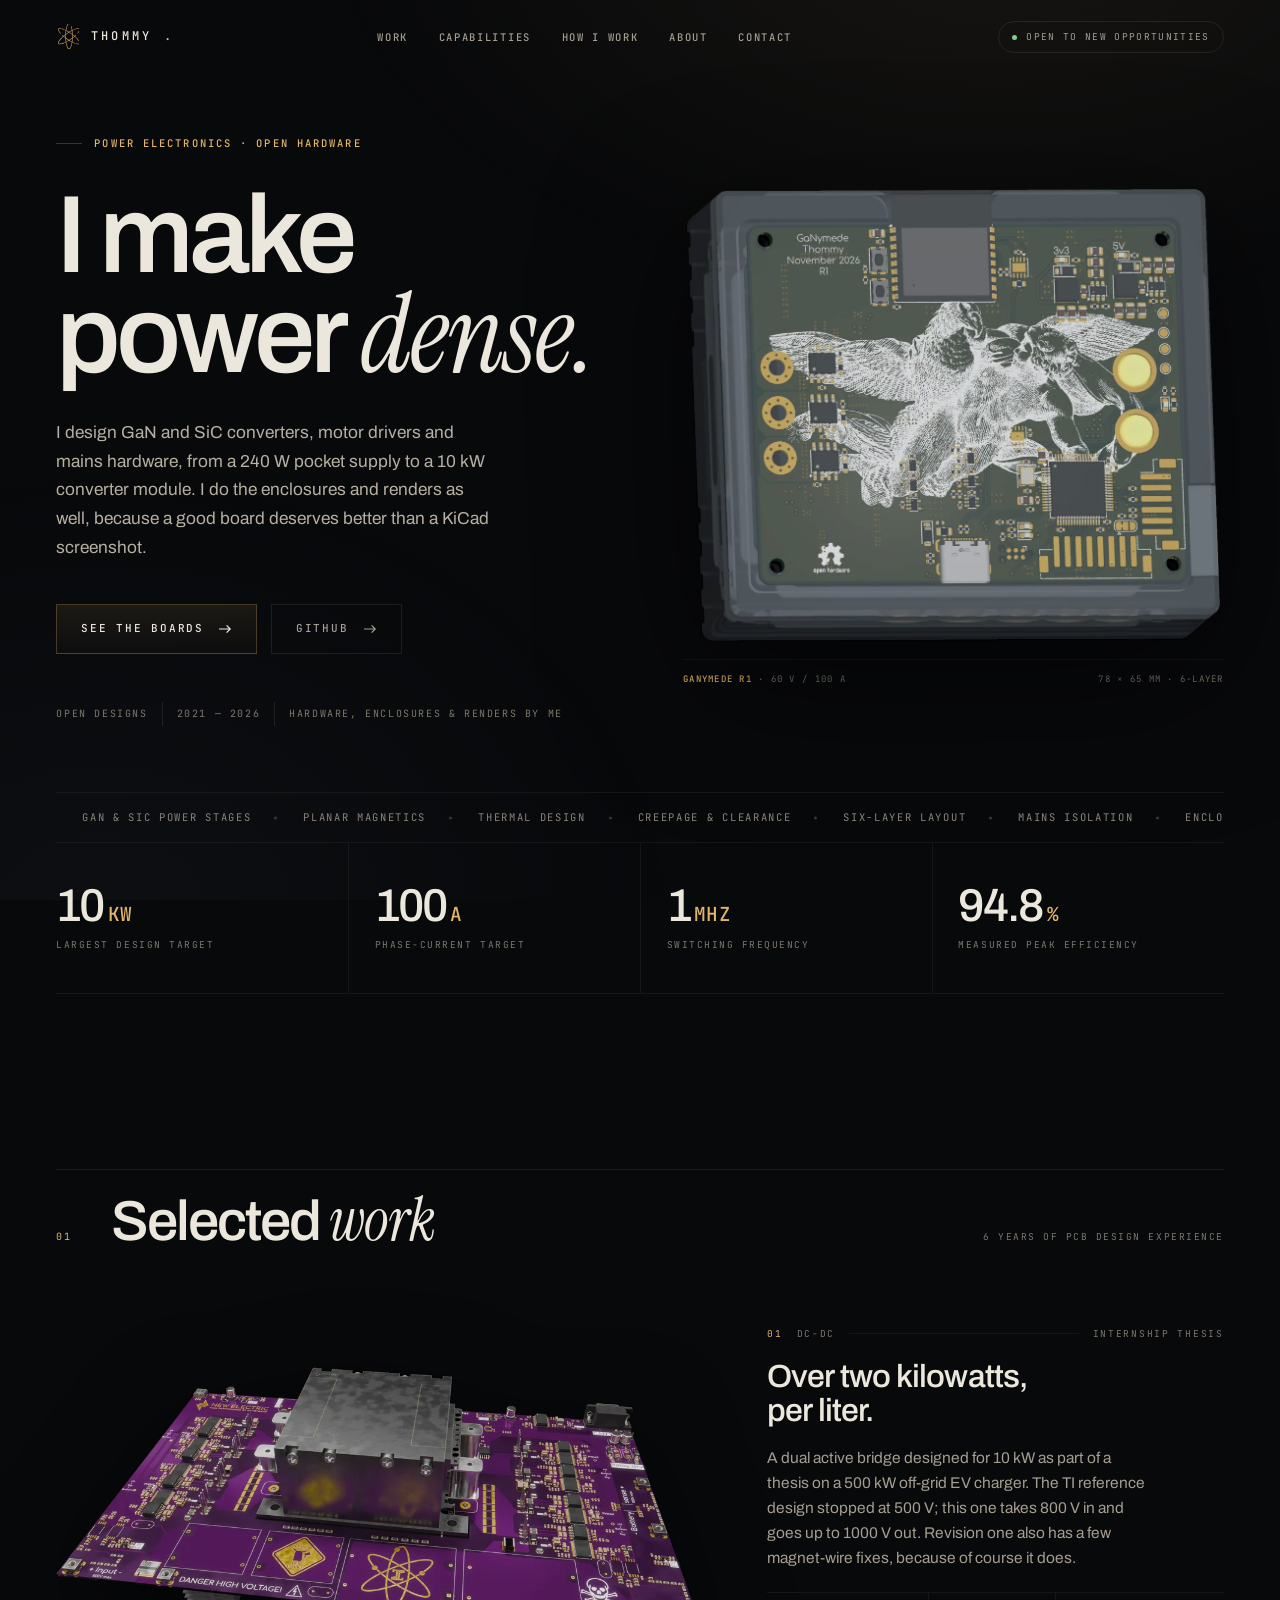
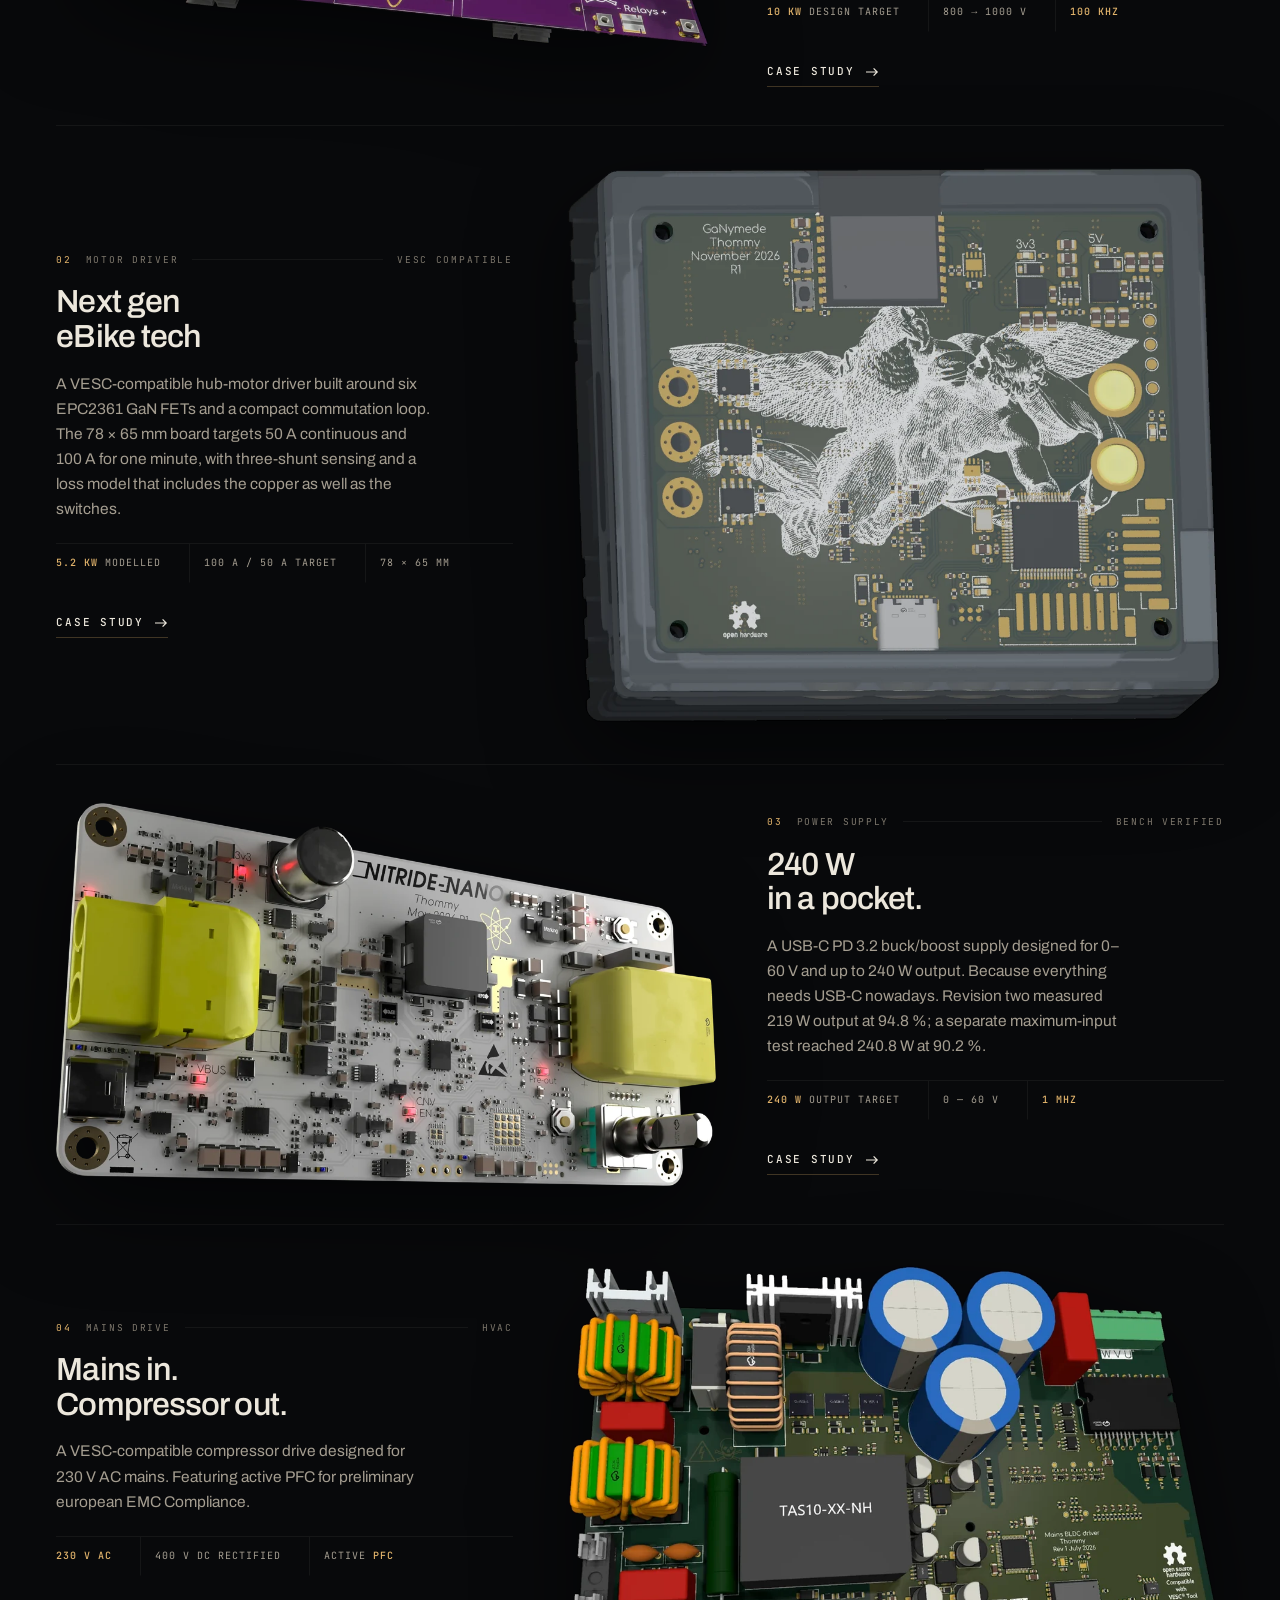
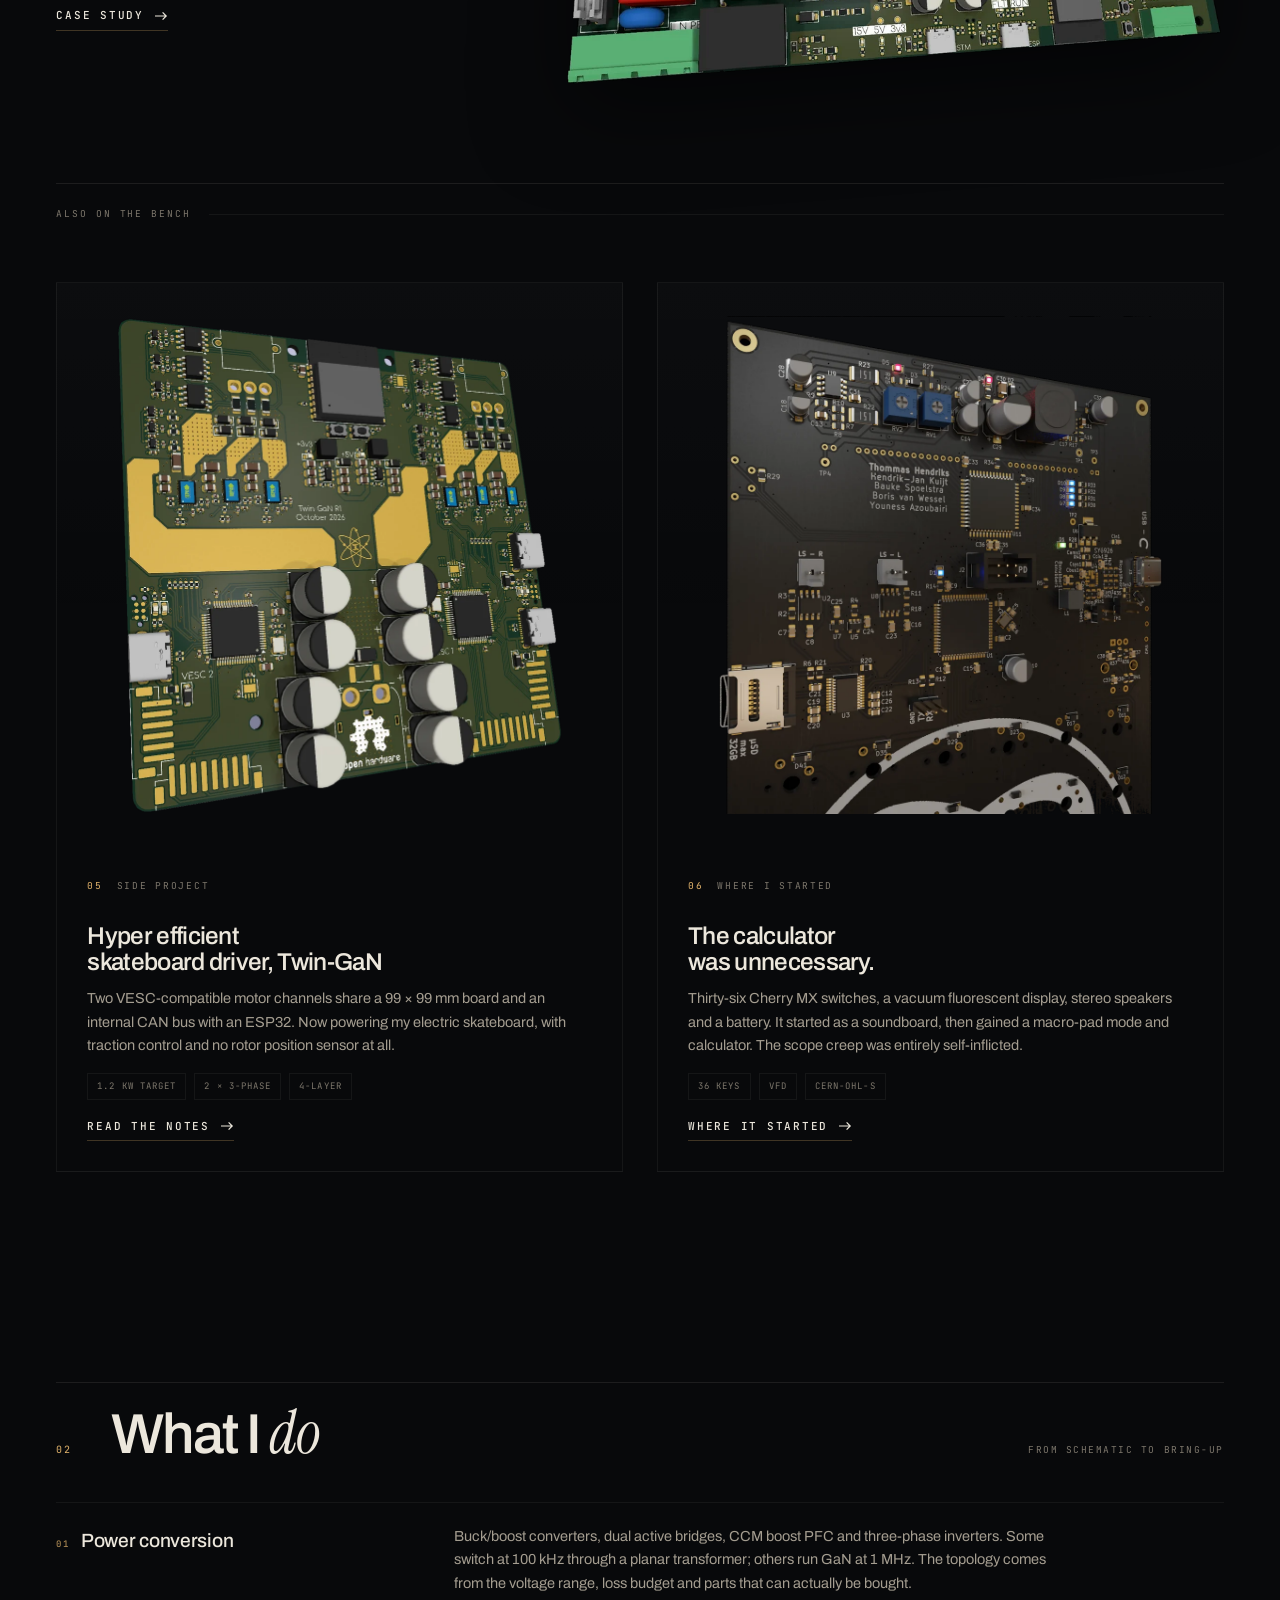
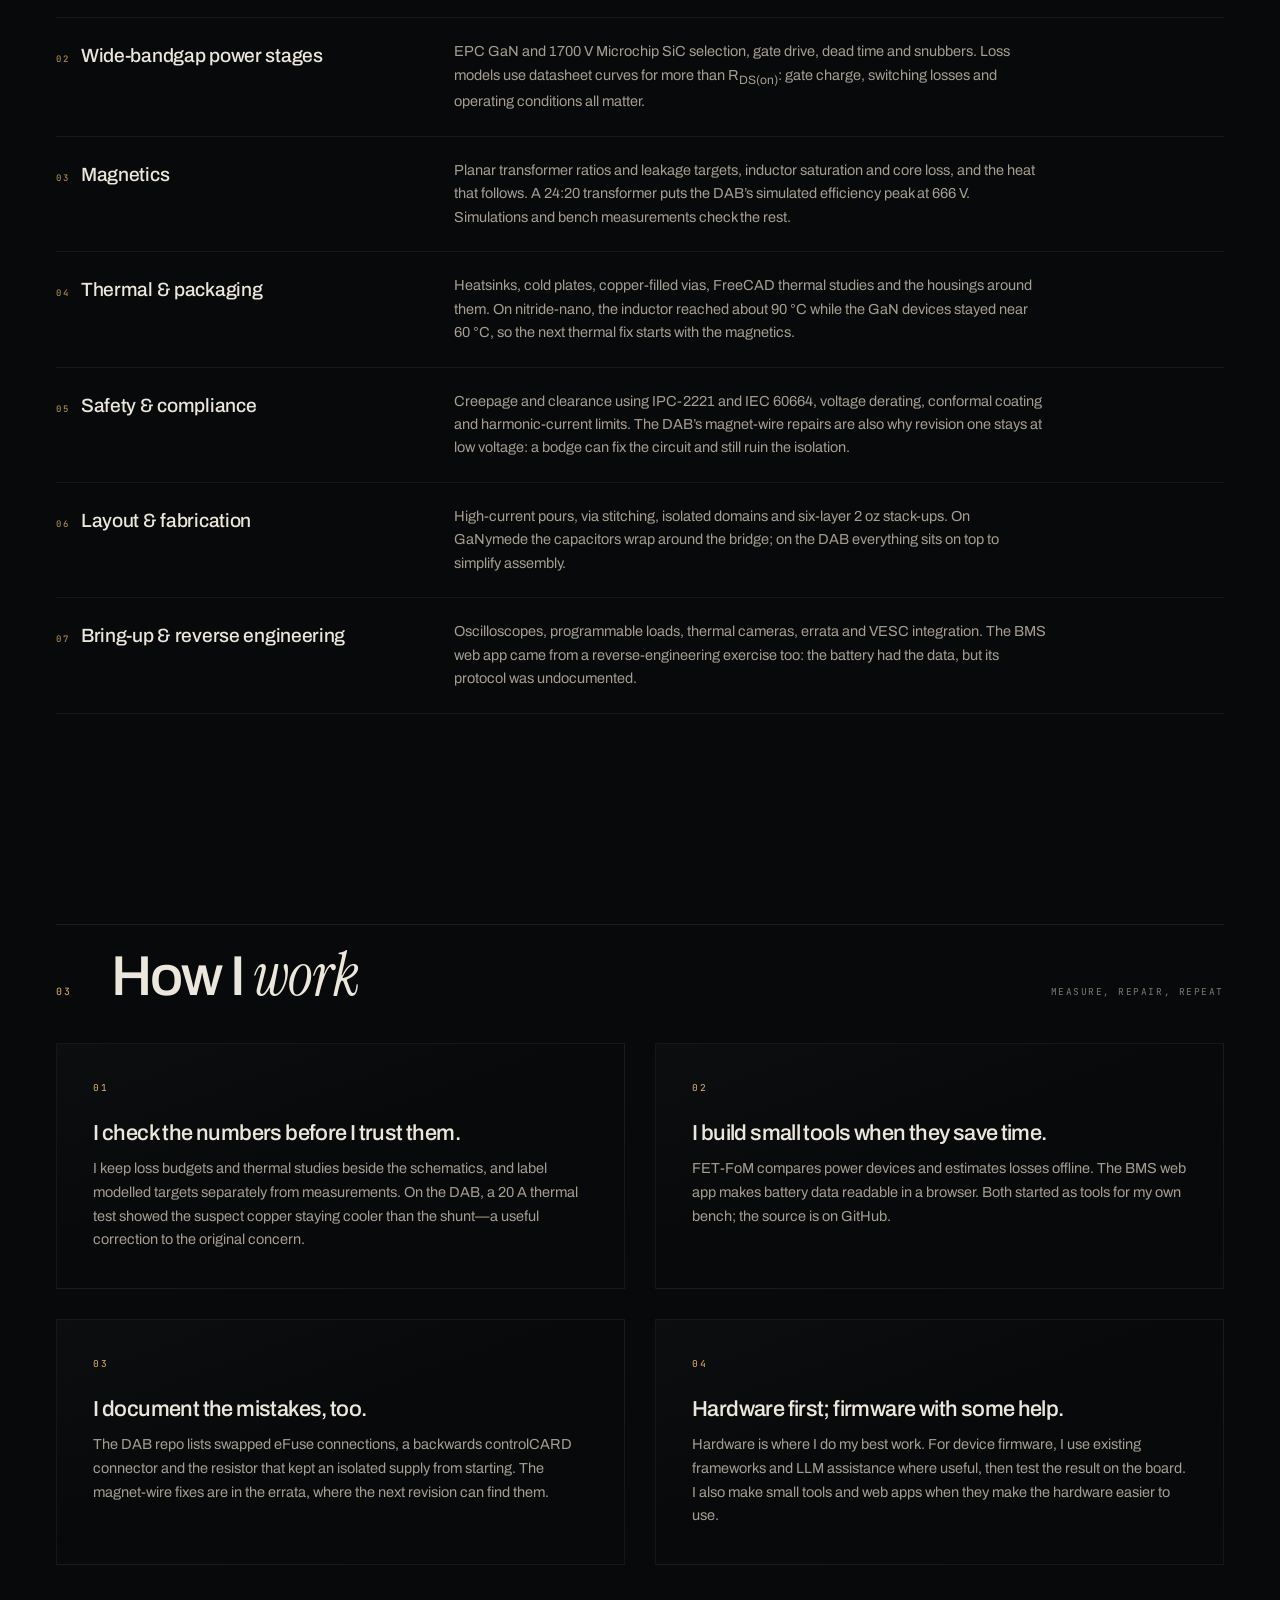
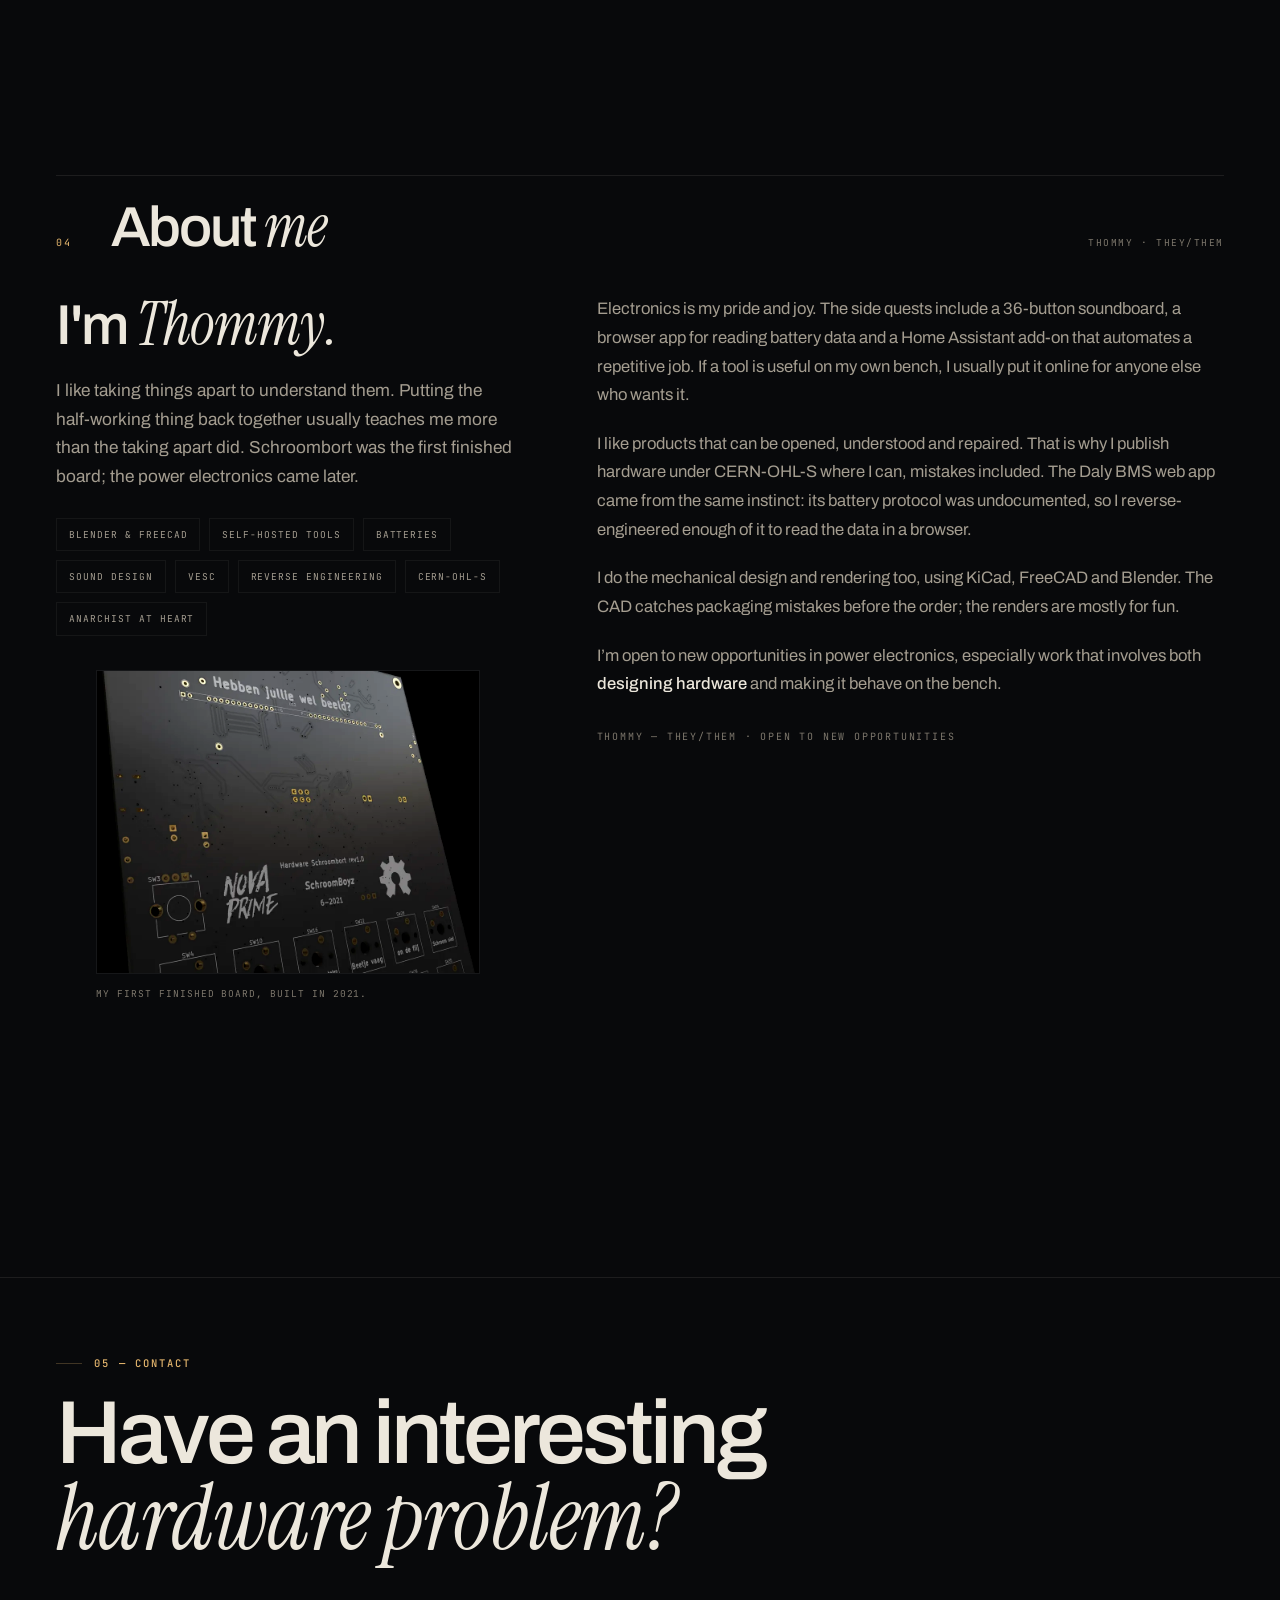
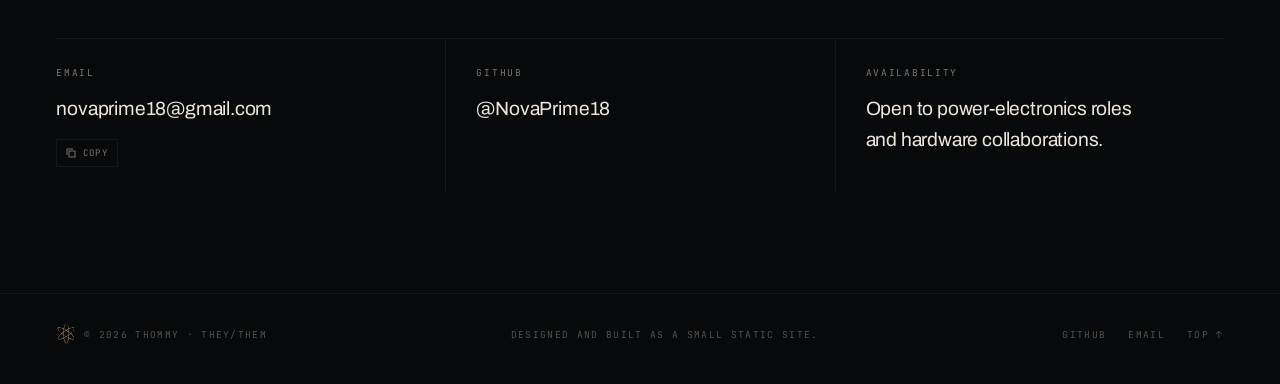
==== commit a03094e8: "Changed language" ====
--- a/index.html
+++ b/index.html
@@ -54,7 +54,7 @@
           <span class="line">I make</span>
           <span class="line">power <em class="serif">dense.</em></span>
         </h1>
-        <p class="lede">I design GaN and SiC converters, motor drivers and mains hardware, and enjoy taking a project from first idea to finished system. These projects range from a 240&nbsp;W pocket supply to a 10&nbsp;kW converter module, with the enclosures and renders made along the way.</p>
+        <p class="lede">I design GaN and SiC converters, motor drivers and mains hardware, from a 240&nbsp;W pocket supply to a 10&nbsp;kW converter module. I do the enclosures and renders as well, because a good board deserves better than a KiCad screenshot.</p>
         <div class="hero-cta">
           <a class="btn" href="#work">See the boards <svg width="14" height="10" viewBox="0 0 14 10" fill="none" aria-hidden="true"><path d="M1 5h11M8.6 1.4 12.2 5l-3.6 3.6" stroke="currentColor" stroke-width="1.2"/></svg></a>
           <a class="btn btn--ghost" href="https://github.com/NovaPrime18" target="_blank" rel="noopener">GitHub <svg width="14" height="10" viewBox="0 0 14 10" fill="none" aria-hidden="true"><path d="M1 5h11M8.6 1.4 12.2 5l-3.6 3.6" stroke="currentColor" stroke-width="1.2"/></svg></a>
@@ -87,8 +87,8 @@
       </div>
 
       <div class="stats">
-        <div class="stat" data-reveal><b>10<span class="u">kW</span></b><span>Largest module</span></div>
-        <div class="stat" data-reveal><b>100<span class="u">A</span></b><span>Phase current, peak</span></div>
+        <div class="stat" data-reveal><b>10<span class="u">kW</span></b><span>Largest design target</span></div>
+        <div class="stat" data-reveal><b>100<span class="u">A</span></b><span>Phase-current target</span></div>
         <div class="stat" data-reveal><b>1<span class="u">MHz</span></b><span>Switching frequency</span></div>
         <div class="stat" data-reveal><b>94.8<span class="u">%</span></b><span>Measured peak efficiency</span></div>
       </div>
@@ -117,9 +117,9 @@
         <div class="project-body">
           <div class="project-index"><i>01</i><span>DC-DC</span><span class="rule" aria-hidden="true"></span><span>Internship thesis</span></div>
           <h3><a href="projects/dab-dcdc.html">Over two kilowatts,<br>per liter.</a></h3>
-          <p>A 10 kW dual active bridge module developed as part of a thesis on a 500 kW off-grid EV charger. 800 V in, up to 1000 V out at 100 kHz, with 1700 V SiC devices and the isolation and cooling requirements considered from the start.</p>
+          <p>A dual active bridge designed for 10 kW as part of a thesis on a 500 kW off-grid EV charger. The TI reference design stopped at 500 V; this one takes 800 V in and goes up to 1000 V out. Revision one also has a few magnet-wire fixes, because of course it does.</p>
           <ul class="spec-line">
-            <li><b>10 kW</b> per module</li>
+            <li><b>10 kW</b> design target</li>
             <li>800 → 1000 V</li>
             <li><b>100 kHz</b></li>
           </ul>
@@ -139,11 +139,11 @@
         </a>
         <div class="project-body">
           <div class="project-index"><i>02</i><span>Motor driver</span><span class="rule" aria-hidden="true"></span><span>VESC compatible</span></div>
-          <h3><a href="projects/ganymede.html">Sixty volts,<br>a hundred amps.</a></h3>
-          <p>A VESC-compatible three-phase driver for a direct-drive hub motor, with six eGaN FETs, 0.25&nbsp;mΩ phase shunts and 1.4&nbsp;mF of bus capacitance on a 78 × 65&nbsp;mm six-layer board. The back carries an engraved illustration of Ganymede and the eagle.</p>
+          <h3><a href="projects/ganymede.html">Next gen<br>eBike tech</a></h3>
+          <p>A VESC-compatible hub-motor driver built around six EPC2361 GaN FETs and a compact commutation loop. The 78 × 65&nbsp;mm board targets 50 A continuous and 100 A for one minute, with three-shunt sensing and a loss model that includes the copper as well as the switches.</p>
           <ul class="spec-line">
-            <li><b>5.2 kW</b> peak</li>
-            <li>100 A / 50 A</li>
+            <li><b>5.2 kW</b> modelled</li>
+            <li>100 A / 50 A target</li>
             <li>78 × 65 mm</li>
           </ul>
           <a class="arrow" href="projects/ganymede.html">Case study <svg width="14" height="10" viewBox="0 0 14 10" fill="none" aria-hidden="true"><path d="M1 5h11M8.6 1.4 12.2 5l-3.6 3.6" stroke="currentColor" stroke-width="1.2"/></svg></a>
@@ -163,9 +163,9 @@
         <div class="project-body">
           <div class="project-index"><i>03</i><span>Power supply</span><span class="rule" aria-hidden="true"></span><span>Bench verified</span></div>
           <h3><a href="projects/nitride-nano.html">240 W<br>in a pocket.</a></h3>
-          <p>A USB-C PD 3.2 buck/boost supply with a 0–60&nbsp;V output and up to 240&nbsp;W. The STM32 negotiates the input rail to keep the converter in an efficient operating region; the second revision reached 94.8&nbsp;% measured peak efficiency.</p>
+          <p>A USB-C PD 3.2 buck/boost supply designed for 0–60&nbsp;V and up to 240&nbsp;W output. Because everything needs USB-C nowadays. Revision two measured 219&nbsp;W output at 94.8&nbsp;%; a separate maximum-input test reached 240.8&nbsp;W at 90.2&nbsp;%.</p>
           <ul class="spec-line">
-            <li><b>240 W</b></li>
+            <li><b>240 W</b> output target</li>
             <li>0 — 60 V</li>
             <li><b>1 MHz</b></li>
           </ul>
@@ -185,11 +185,11 @@
         </a>
         <div class="project-body">
           <div class="project-index"><i>04</i><span>Mains drive</span><span class="rule" aria-hidden="true"></span><span>HVAC</span></div>
-          <h3><a href="projects/compressor-controller.html">A compressor drive<br>with active PFC.</a></h3>
-          <p>A 230&nbsp;V AC, VESC-compatible drive for compressor and HVAC applications. Active PFC reduces harmonic current, while isolated gate signals and dual isolated CAN separate the control side from the mains domain.</p>
+          <h3><a href="projects/compressor-controller.html">Mains in.<br>Compressor out.</a></h3>
+          <p>A VESC-compatible compressor drive designed for 230&nbsp;V AC mains. Featuring active PFC for preliminary european EMC Compliance.</p>
           <ul class="spec-line">
             <li><b>230 V AC</b></li>
-            <li>325 V bus</li>
+            <li>400 V DC rectified</li>
             <li>Active <b>PFC</b></li>
           </ul>
           <a class="arrow" href="projects/compressor-controller.html">Case study <svg width="14" height="10" viewBox="0 0 14 10" fill="none" aria-hidden="true"><path d="M1 5h11M8.6 1.4 12.2 5l-3.6 3.6" stroke="currentColor" stroke-width="1.2"/></svg></a>
@@ -210,9 +210,9 @@
           </div>
           <div class="card-body">
             <div class="project-index"><i>05</i><span>Side project</span></div>
-            <h3 class="h3">Two motor drivers, on a 99&nbsp;mm board.</h3>
-            <p>A dual VESC-compatible controller with two STM32s and an ESP32 sharing one internal CAN bus, allowing the motor channels to coordinate directly for traction control.</p>
-            <div class="card-tags"><span class="tag">1.2 kW</span><span class="tag">2 × 3-phase</span><span class="tag">4-layer</span></div>
+            <h3 class="h3">Hyper efficient<br>skateboard driver, Twin-GaN</h3>
+            <p>Two VESC-compatible motor channels share a 99 × 99&nbsp;mm board and an internal CAN bus with an ESP32. Now powering my electric skateboard, with traction control and no rotor position sensor at all.</p>
+            <div class="card-tags"><span class="tag">1.2 kW target</span><span class="tag">2 × 3-phase</span><span class="tag">4-layer</span></div>
             <a class="arrow" href="projects/twin-gan.html">Read the notes <svg width="14" height="10" viewBox="0 0 14 10" fill="none" aria-hidden="true"><path d="M1 5h11M8.6 1.4 12.2 5l-3.6 3.6" stroke="currentColor" stroke-width="1.2"/></svg></a>
           </div>
         </article>
@@ -228,8 +228,8 @@
           </div>
           <div class="card-body">
             <div class="project-index"><i>06</i><span>Where I started</span></div>
-            <h3 class="h3">The board that started it.</h3>
-            <p>Thirty-six Cherry MX switches, a vacuum fluorescent display, stereo speakers and a battery. It works as a soundboard, a macro-pad and a calculator — more than the original idea strictly needed.</p>
+            <h3 class="h3">The calculator<br>was unnecessary.</h3>
+            <p>Thirty-six Cherry MX switches, a vacuum fluorescent display, stereo speakers and a battery. It started as a soundboard, then gained a macro-pad mode and calculator. The scope creep was entirely self-inflicted.</p>
             <div class="card-tags"><span class="tag">36 keys</span><span class="tag">VFD</span><span class="tag">CERN-OHL-S</span></div>
             <a class="arrow" href="projects/schroombort.html">Where it started <svg width="14" height="10" viewBox="0 0 14 10" fill="none" aria-hidden="true"><path d="M1 5h11M8.6 1.4 12.2 5l-3.6 3.6" stroke="currentColor" stroke-width="1.2"/></svg></a>
           </div>
@@ -244,37 +244,37 @@
       <div class="sec-head">
         <span class="sec-num">02</span>
         <h2 class="h2">What I <span class="serif">do</span></h2>
-        <span class="sec-note">From schematic to tested hardware</span>
+        <span class="sec-note">From schematic to bring-up</span>
       </div>
 
       <ul class="caps">
         <li data-reveal>
           <span class="k"><em>01</em>Power conversion</span>
-          <span class="v">Non-isolated buck/boost, dual active bridge, CCM boost PFC and three-phase inverters, from 100&nbsp;kHz planar-transformer designs to 1&nbsp;MHz GaN stages. Component and topology choices are matched to the loss budget and the available parts.</span>
+          <span class="v">Buck/boost converters, dual active bridges, CCM boost PFC and three-phase inverters. Some switch at 100&nbsp;kHz through a planar transformer; others run GaN at 1&nbsp;MHz. The topology comes from the voltage range, loss budget and parts that can actually be bought.</span>
         </li>
         <li data-reveal>
           <span class="k"><em>02</em>Wide-bandgap power stages</span>
-          <span class="v">GaN (EPC) and SiC (1700&nbsp;V Microchip) device selection, gate drive and dead-time, snubbers, and loss models built from datasheet curves with the assumptions written down next to them.</span>
+          <span class="v">EPC GaN and 1700&nbsp;V Microchip SiC selection, gate drive, dead time and snubbers. Loss models use datasheet curves for more than R<sub>DS(on)</sub>: gate charge, switching losses and operating conditions all matter.</span>
         </li>
         <li data-reveal>
           <span class="k"><em>03</em>Magnetics</span>
-          <span class="v">Planar transformer turns ratios and leakage targets, inductor saturation and core loss, and the thermal consequences of both. Bench measurements help check those assumptions against the real hardware.</span>
+          <span class="v">Planar transformer ratios and leakage targets, inductor saturation and core loss, and the heat that follows. A 24:20 transformer puts the DAB’s simulated efficiency peak at 666&nbsp;V. Simulations and bench measurements check the rest.</span>
         </li>
         <li data-reveal>
           <span class="k"><em>04</em>Thermal &amp; packaging</span>
-          <span class="v">Heatsink and cold-plate sizing, copper-filled vias, FreeCAD thermal studies, and machined or printed housings, including the interface materials and mechanical details that are easy to overlook.</span>
+          <span class="v">Heatsinks, cold plates, copper-filled vias, FreeCAD thermal studies and the housings around them. On nitride-nano, the inductor reached about 90&nbsp;°C while the GaN devices stayed near 60&nbsp;°C, so the next thermal fix starts with the magnetics.</span>
         </li>
         <li data-reveal>
           <span class="k"><em>05</em>Safety &amp; compliance</span>
-          <span class="v">Creepage and clearance to IPC-2221 and IEC-60664, 1.7× derating on high-voltage parts, conformal coating and IEC 61000-3-2 harmonics, with certification treated as part of the design process.</span>
+          <span class="v">Creepage and clearance using IPC-2221 and IEC 60664, voltage derating, conformal coating and harmonic-current limits. The DAB’s magnet-wire repairs are also why revision one stays at low voltage: a bodge can fix the circuit and still ruin the isolation.</span>
         </li>
         <li data-reveal>
           <span class="k"><em>06</em>Layout &amp; fabrication</span>
-          <span class="v">Six-layer 2&nbsp;oz stack-ups, high-current pours, via stitching and clearly separated isolated domains. Designs are prepared with fabrication and assembly constraints in mind from the first revision.</span>
+          <span class="v">High-current pours, via stitching, isolated domains and six-layer 2&nbsp;oz stack-ups. On GaNymede the capacitors wrap around the bridge; on the DAB everything sits on top to simplify assembly.</span>
         </li>
         <li data-reveal>
           <span class="k"><em>07</em>Bring-up &amp; reverse engineering</span>
-          <span class="v">Bench measurement, errata tracking, VESC ecosystem integration, and reverse-engineering undocumented device protocols when that is the practical way to get useful data.</span>
+          <span class="v">Oscilloscopes, programmable loads, thermal cameras, errata and VESC integration. The BMS web app came from a reverse-engineering exercise too: the battery had the data, but its protocol was undocumented.</span>
         </li>
       </ul>
     </div>
@@ -286,32 +286,32 @@
       <div class="sec-head">
         <span class="sec-num">03</span>
         <h2 class="h2">How I <span class="serif">work</span></h2>
-        <span class="sec-note">A practical approach</span>
+        <span class="sec-note">Measure, repair, repeat</span>
       </div>
 
       <div class="grid-2">
         <article class="note" data-reveal>
           <span class="num">01</span>
           <h3 class="h3">I check the numbers before I trust them.</h3>
-          <p>Loss budgets, thermal studies and efficiency tables live alongside the schematics, with the assumptions written down. Measured results and modelled targets are labelled separately.</p>
+          <p>I keep loss budgets and thermal studies beside the schematics, and label modelled targets separately from measurements. On the DAB, a 20&nbsp;A thermal test showed the suspect copper staying cooler than the shunt—a useful correction to the original concern.</p>
           <span class="corner" aria-hidden="true"></span>
         </article>
         <article class="note" data-reveal>
           <span class="num">02</span>
           <h3 class="h3">I build small tools when they save time.</h3>
-          <p>FET-FoM is an offline calculator for comparing power devices and estimating losses. The BMS web app came from wanting a quicker, more reliable way to read battery data. Small, focused tools can solve a problem without adding another service.</p>
+          <p>FET-FoM compares power devices and estimates losses offline. The BMS web app makes battery data readable in a browser. Both started as tools for my own bench; the source is on GitHub.</p>
           <span class="corner" aria-hidden="true"></span>
         </article>
         <article class="note" data-reveal>
           <span class="num">03</span>
           <h3 class="h3">I document the mistakes, too.</h3>
-          <p>The DAB repo lists its own fixes: a swapped eFuse pinout, a reversed controlCARD connector and a current-limit resistor that had to change. Recording those mistakes makes the next revision easier and gives other people a more useful starting point.</p>
+          <p>The DAB repo lists swapped eFuse connections, a backwards controlCARD connector and the resistor that kept an isolated supply from starting. The magnet-wire fixes are in the errata, where the next revision can find them.</p>
           <span class="corner" aria-hidden="true"></span>
         </article>
         <article class="note" data-reveal>
           <span class="num">04</span>
-          <h3 class="h3">Hardware first, with practical help for firmware.</h3>
-          <p>Hardware is where I do my best work. For device firmware, I use existing frameworks and LLM assistance, then test the result on the board. I also enjoy writing small tools and web apps when they make the hardware easier to use.</p>
+          <h3 class="h3">Hardware first; firmware with some help.</h3>
+          <p>Hardware is where I do my best work. For device firmware, I use existing frameworks and LLM assistance where useful, then test the result on the board. I also make small tools and web apps when they make the hardware easier to use.</p>
           <span class="corner" aria-hidden="true"></span>
         </article>
       </div>
@@ -330,7 +330,7 @@
       <div class="about-grid">
         <div class="about-side">
           <h3 class="h2">I'm <span class="serif">Thommy.</span></h3>
-          <p class="lede">I like taking things apart to understand them, then putting the half-working thing back together and understanding a little more of the world. Most of my personal projects start as small questions and turn into complete boards.</p>
+          <p class="lede">I like taking things apart to understand them. Putting the half-working thing back together usually teaches me more than the taking apart did. Schroombort was the first finished board; the power electronics came later.</p>
           <div class="chips">
             <span class="chip">Blender &amp; FreeCAD</span>
             <span class="chip">Self-hosted tools</span>
@@ -353,10 +353,10 @@
         </div>
 
         <div class="about-body">
-          <p>Designing electronics is my pride and joy, but the same curiosity shows up in smaller projects: a 36-button soundboard, a browser app for reading a battery management system, and a Home Assistant add-on that handles a repetitive task automatically. I enjoy making tools for my own setup and sharing them when they might help someone else.</p>
-          <p>I like products that can be opened, understood and repaired. I publish hardware under CERN-OHL-S where I can, and I try to document both the design and the mistakes. Reverse engineering is satisfying for the same reason: it turns a closed system into something you can work with.</p>
-          <p>I also do the mechanical design and rendering for these projects, using KiCad, FreeCAD and Blender. It helps me check the packaging and gives each board a clear visual identity.</p>
-          <p>Right now I'm working in power electronics and open to new opportunities — especially a team with <strong>interesting hardware problems</strong> and room to keep learning.</p>
+          <p>Electronics is my pride and joy. The side quests include a 36-button soundboard, a browser app for reading battery data and a Home Assistant add-on that automates a repetitive job. If a tool is useful on my own bench, I usually put it online for anyone else who wants it.</p>
+          <p>I like products that can be opened, understood and repaired. That is why I publish hardware under CERN-OHL-S where I can, mistakes included. The Daly BMS web app came from the same instinct: its battery protocol was undocumented, so I reverse-engineered enough of it to read the data in a browser.</p>
+          <p>I do the mechanical design and rendering too, using KiCad, FreeCAD and Blender. The CAD catches packaging mistakes before the order; the renders are mostly for fun.</p>
+          <p>I’m open to new opportunities in power electronics, especially work that involves both <strong>designing hardware</strong> and making it behave on the bench.</p>
           <p class="sig">Thommy — they/them · open to new opportunities</p>
         </div>
       </div>
@@ -384,7 +384,7 @@
         </div>
         <div class="contact-row">
           <span class="k">Availability</span>
-          <span class="v">Open to power-electronics roles,<br>hardware collaborations and interesting technical problems.</span>
+          <span class="v">Open to power-electronics roles<br>and hardware collaborations.</span>
         </div>
       </div>
     </div>
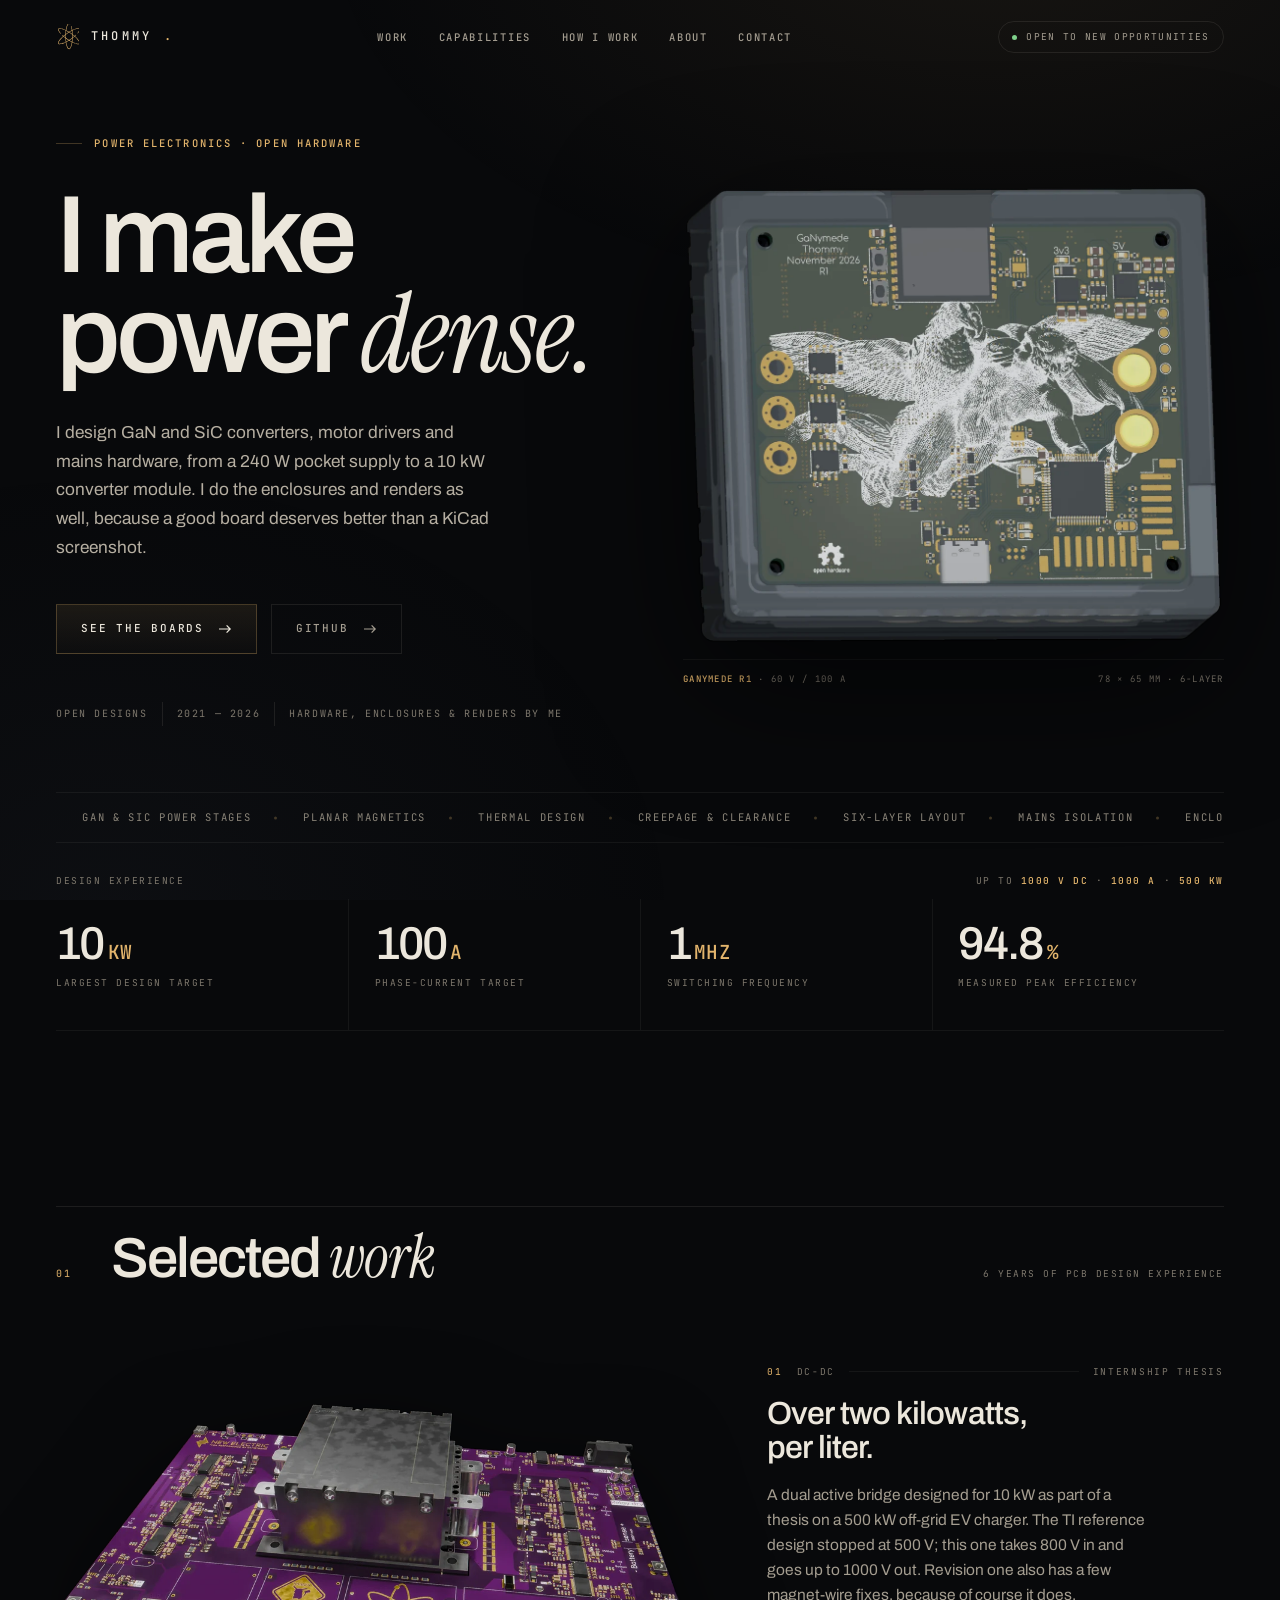
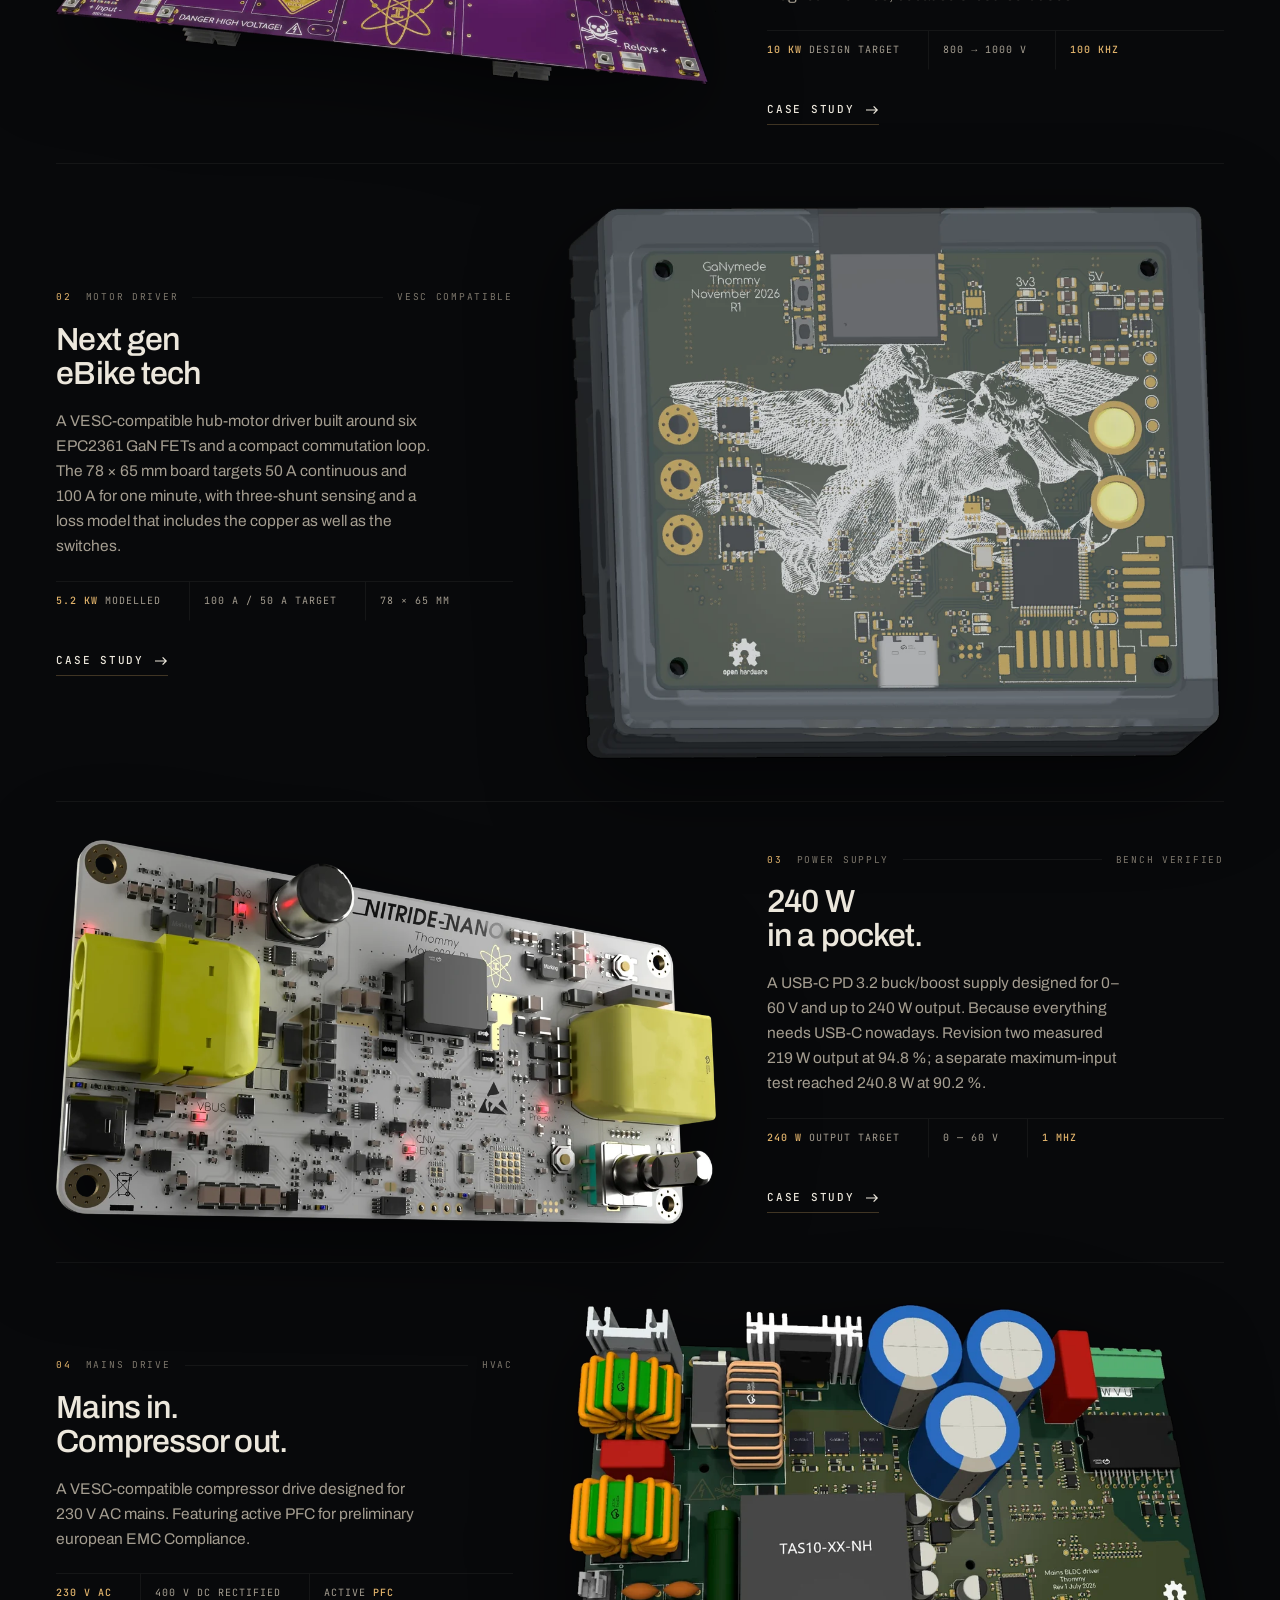
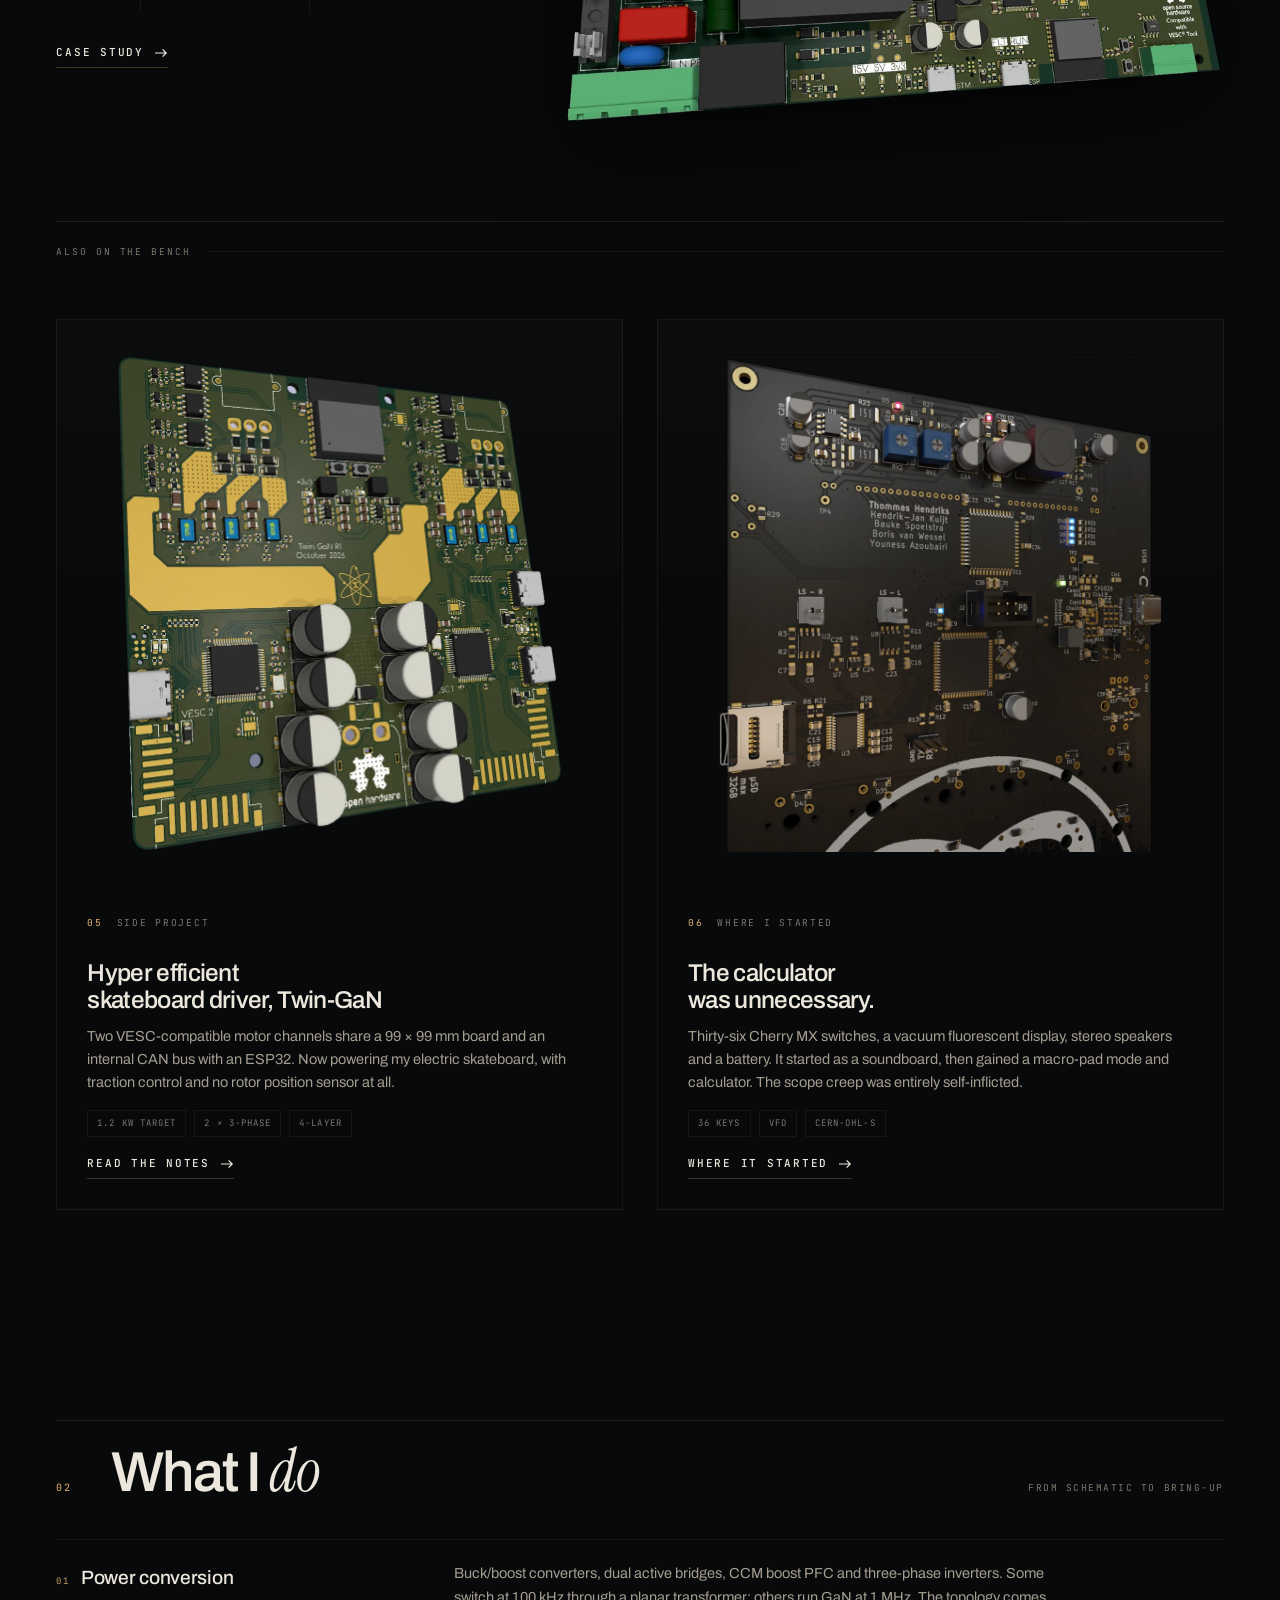
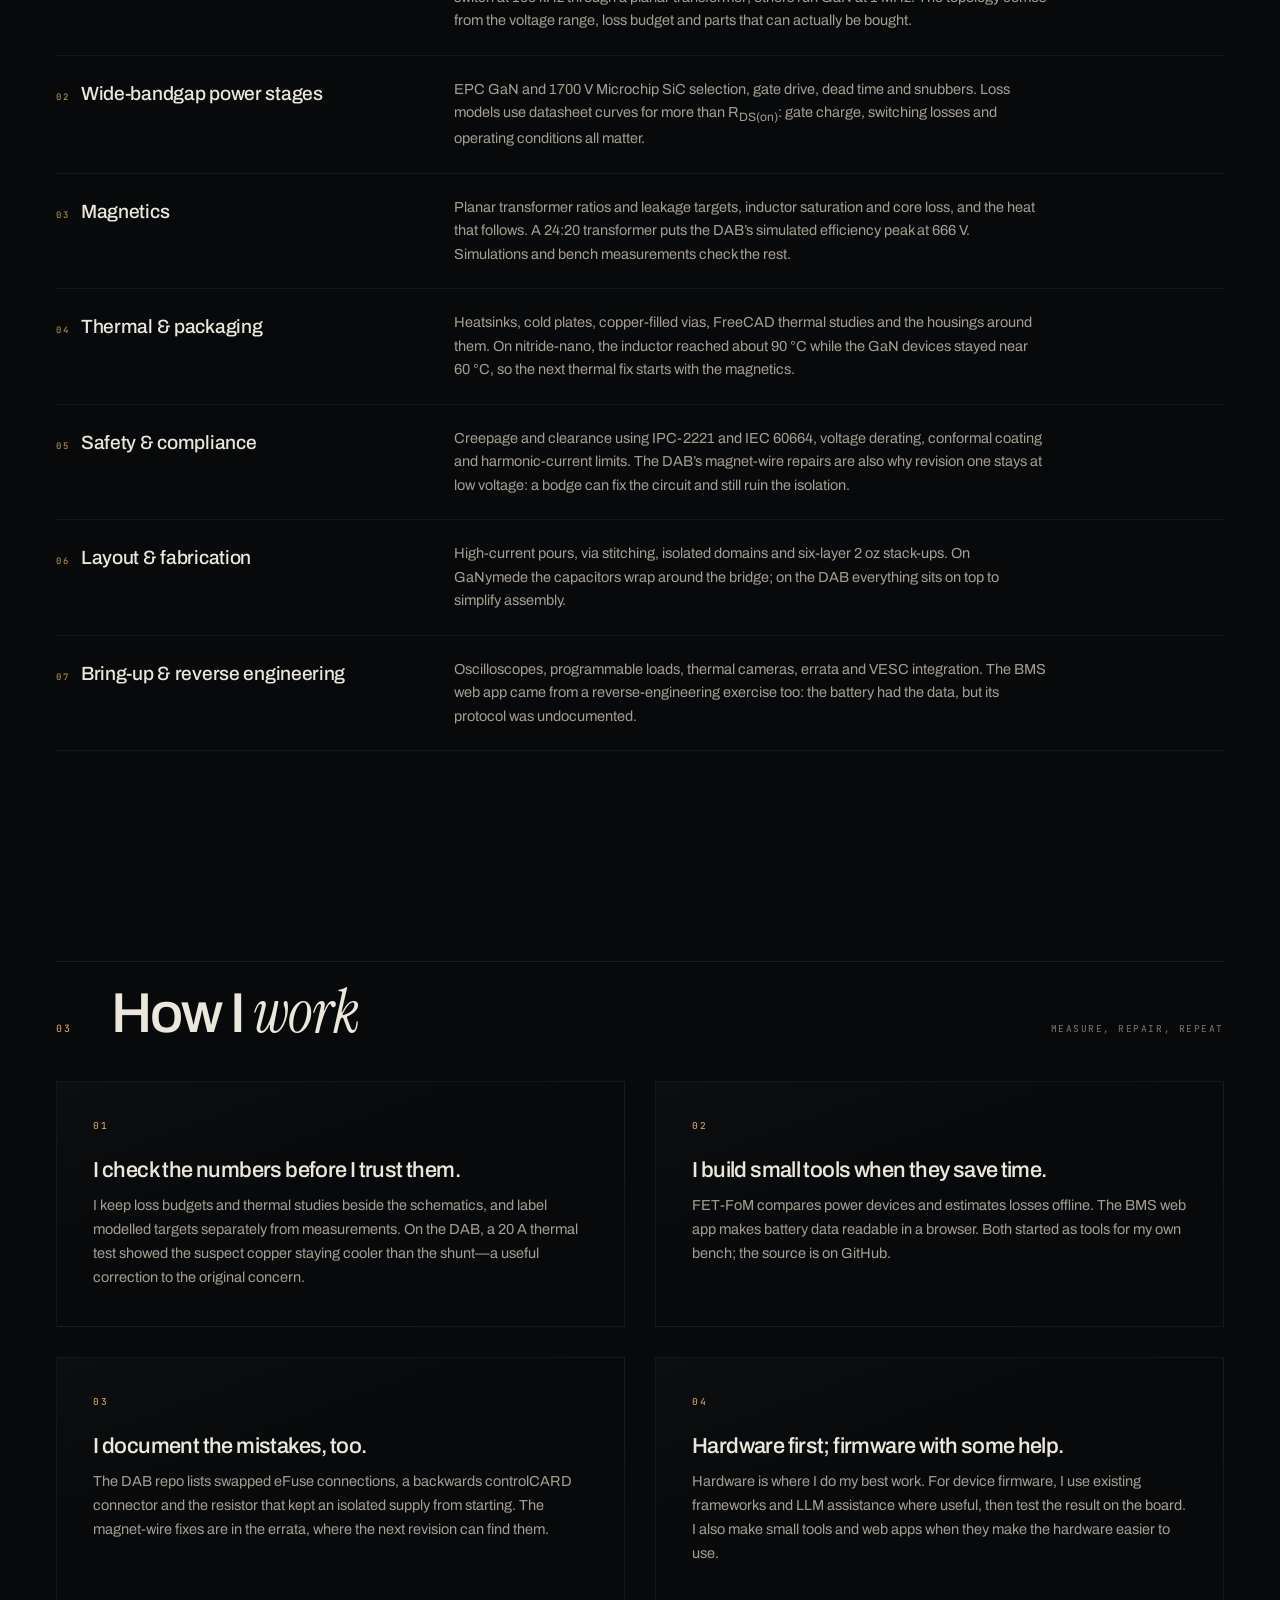
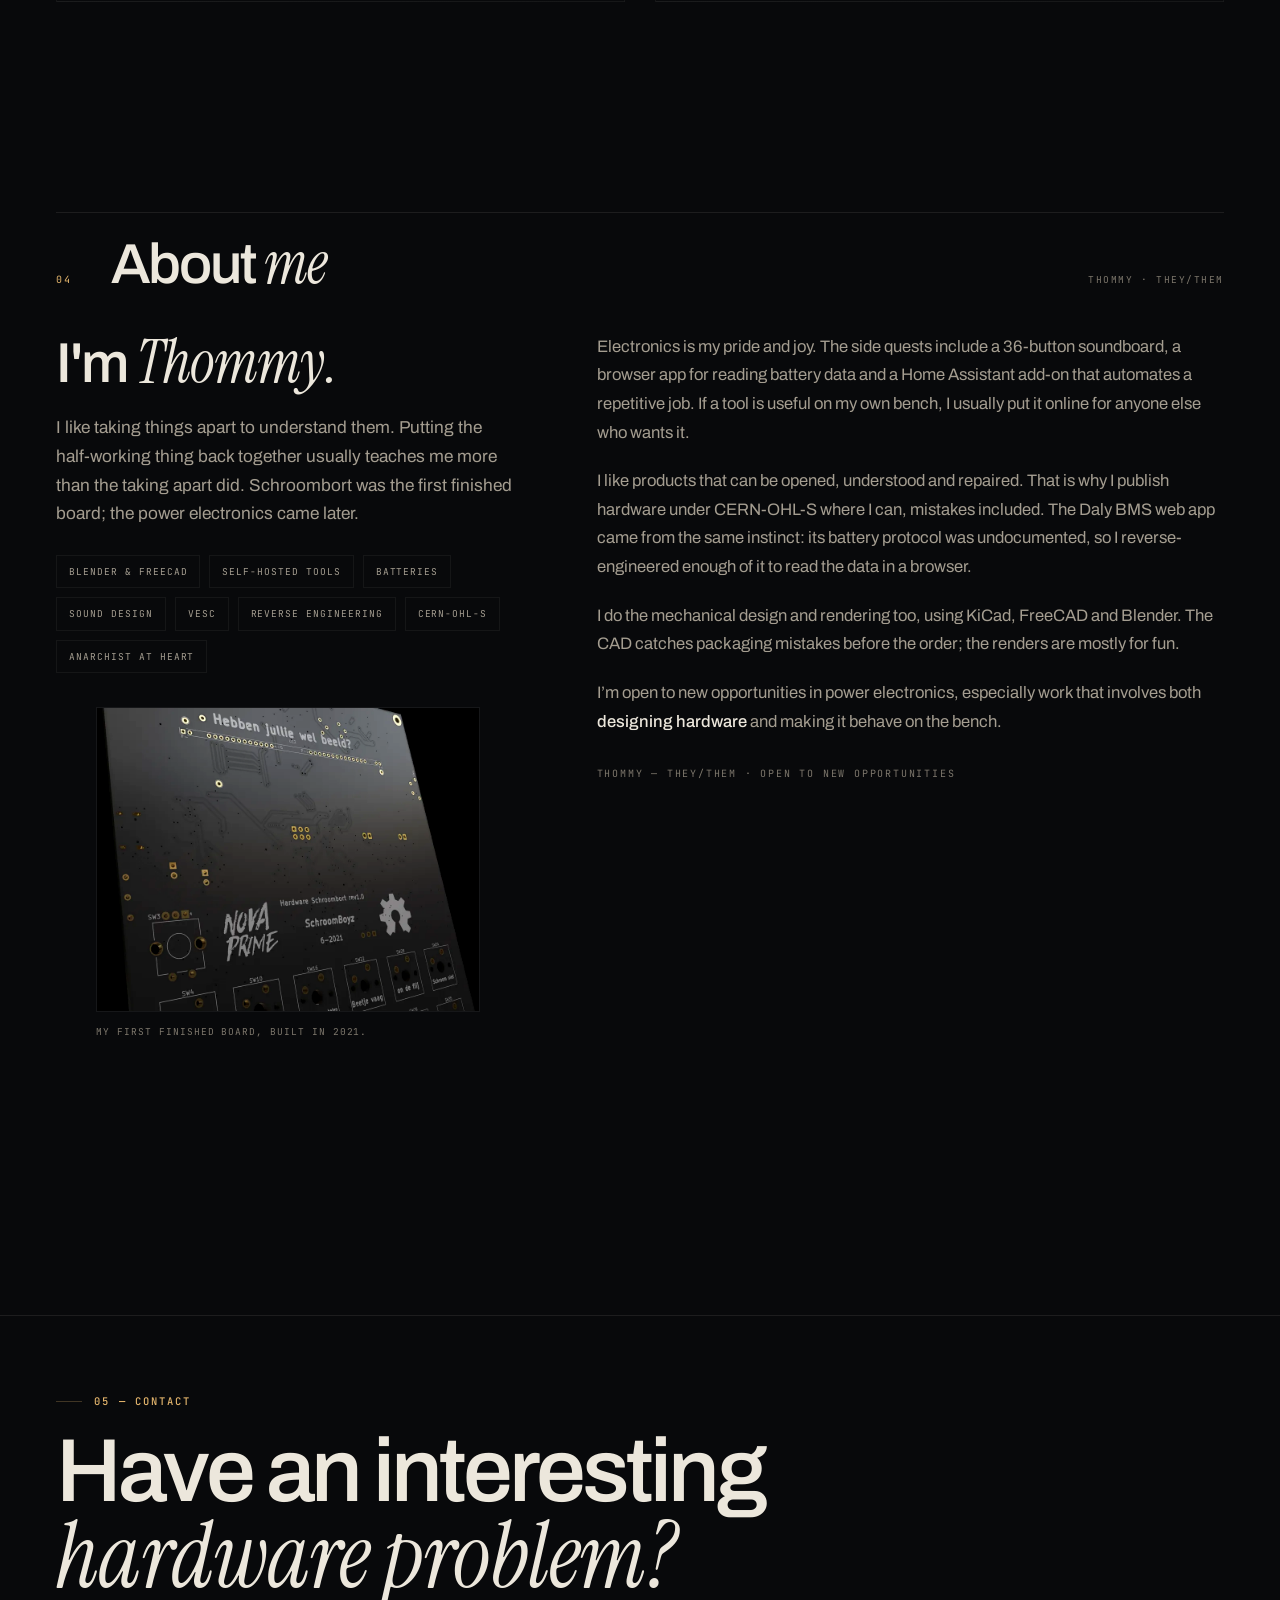
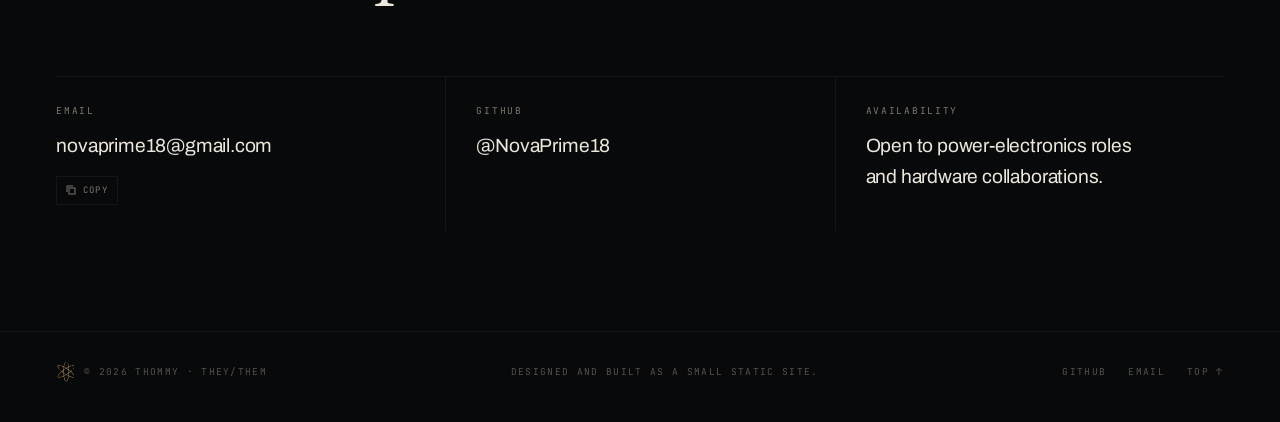
==== commit 4b99cd90: "changed design experience" ====
--- a/index.html
+++ b/index.html
@@ -86,6 +86,11 @@
         </div>
       </div>
 
+      <p class="stats-head" data-reveal>
+        <span>Design experience</span>
+        <span>up to <b>1000&nbsp;V&nbsp;DC</b> · <b>1000&nbsp;A</b> · <b>500&nbsp;kW</b></span>
+      </p>
+
       <div class="stats">
         <div class="stat" data-reveal><b>10<span class="u">kW</span></b><span>Largest design target</span></div>
         <div class="stat" data-reveal><b>100<span class="u">A</span></b><span>Phase-current target</span></div>
--- a/assets/css/style.css
+++ b/assets/css/style.css
@@ -505,6 +505,26 @@
 }
 
 /* ---- stats -------------------------------------------------------------- */
+.stats-head {
+  display: flex;
+  flex-wrap: wrap;
+  justify-content: space-between;
+  align-items: baseline;
+  gap: 6px 24px;
+  margin: 0 0 clamp(6px, 0.9vw, 10px);
+  padding-top: clamp(20px, 2.6vw, 30px);
+  font-family: var(--mono);
+  font-size: 9.5px;
+  letter-spacing: 0.16em;
+  text-transform: uppercase;
+  color: var(--dim);
+}
+.stats-head b {
+  color: var(--gold);
+  font-weight: 500;
+}
+.stats-head + .stats .stat { padding-top: clamp(16px, 2vw, 22px); }
+
 .stats {
   display: grid;
   grid-template-columns: repeat(4, 1fr);
